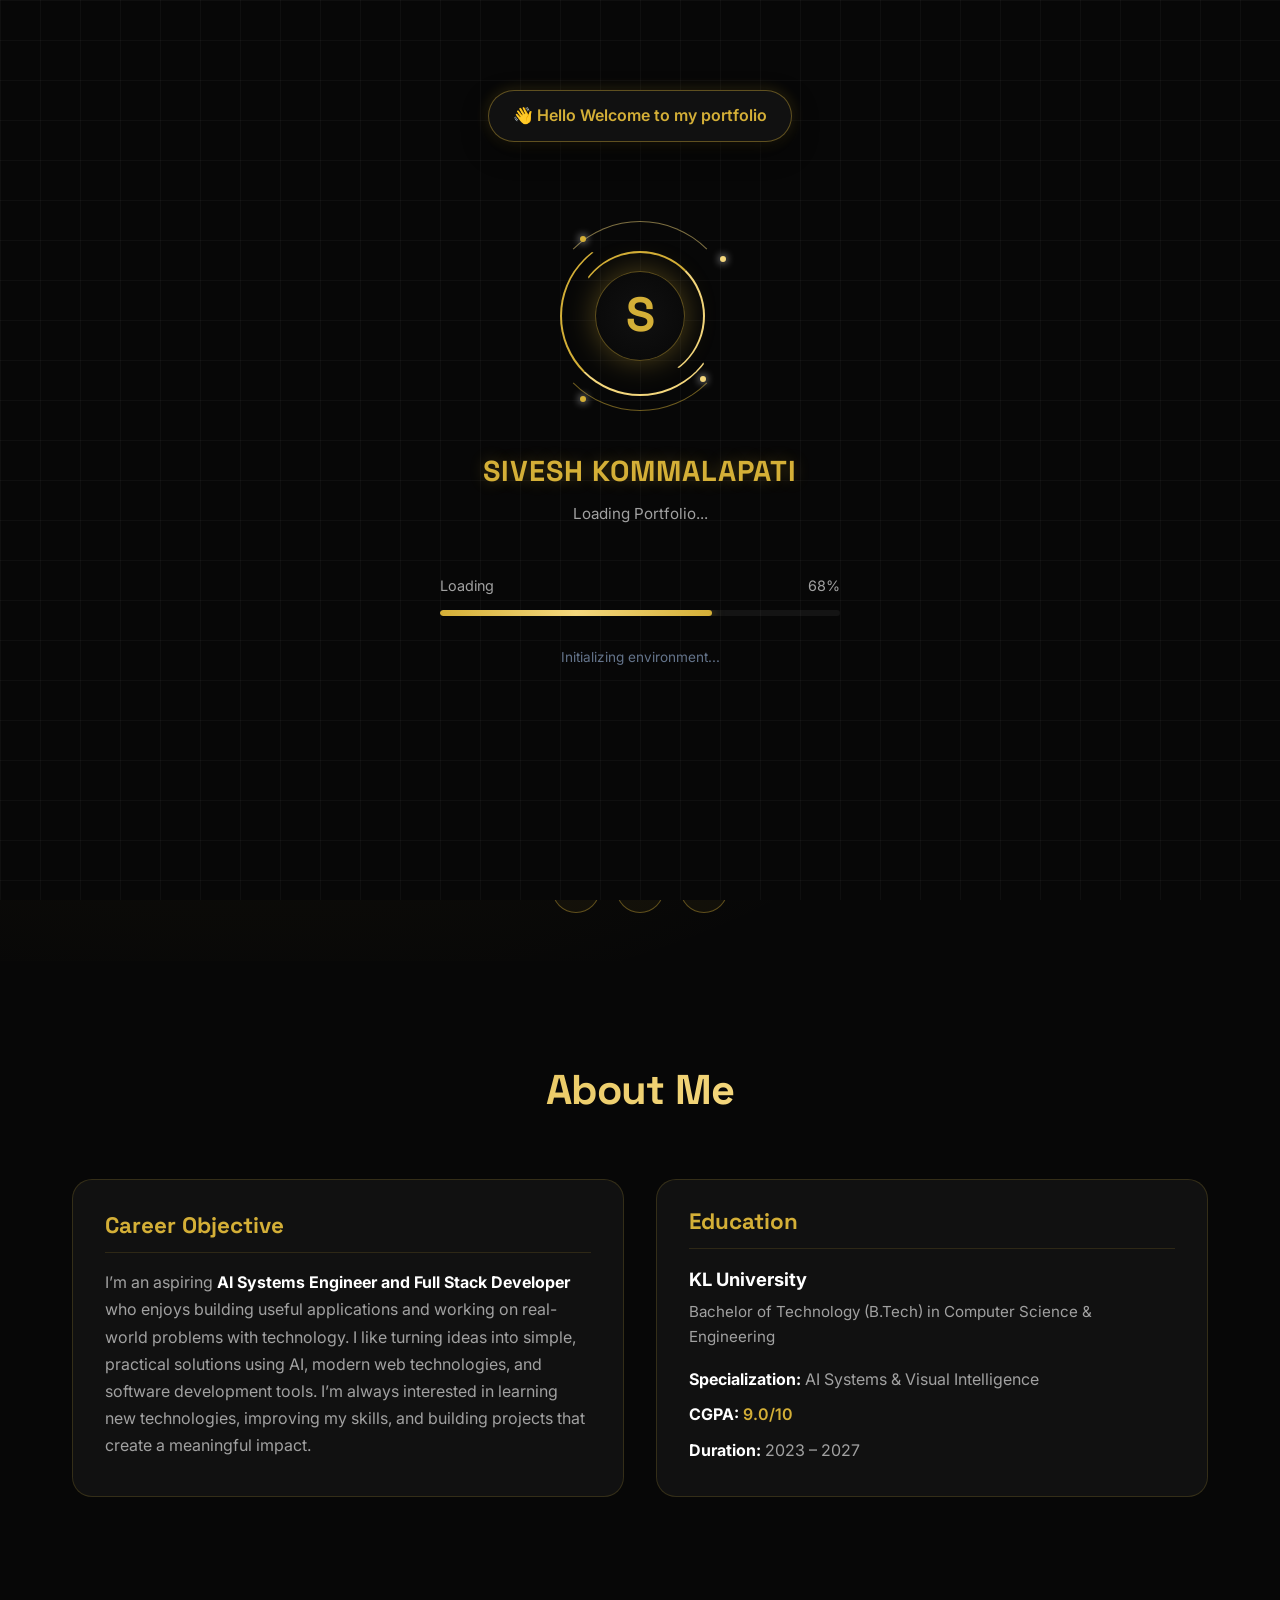
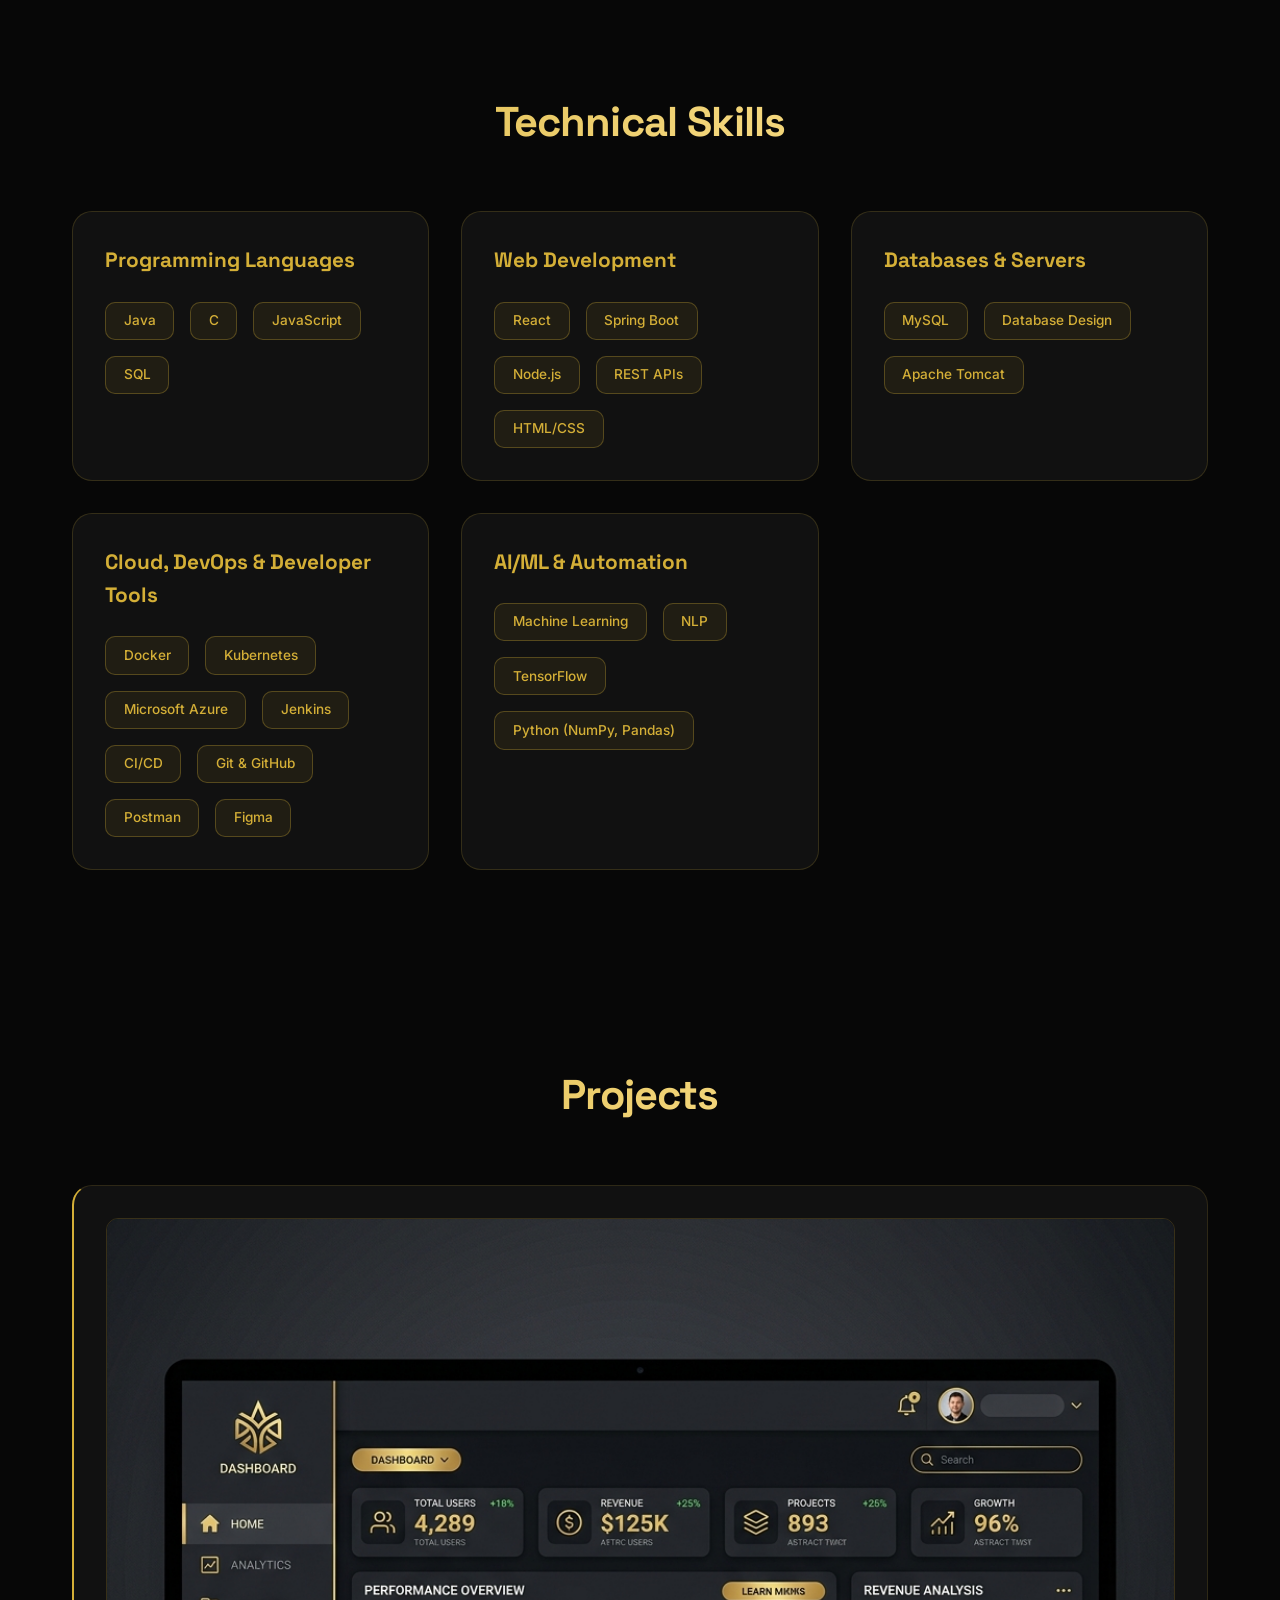
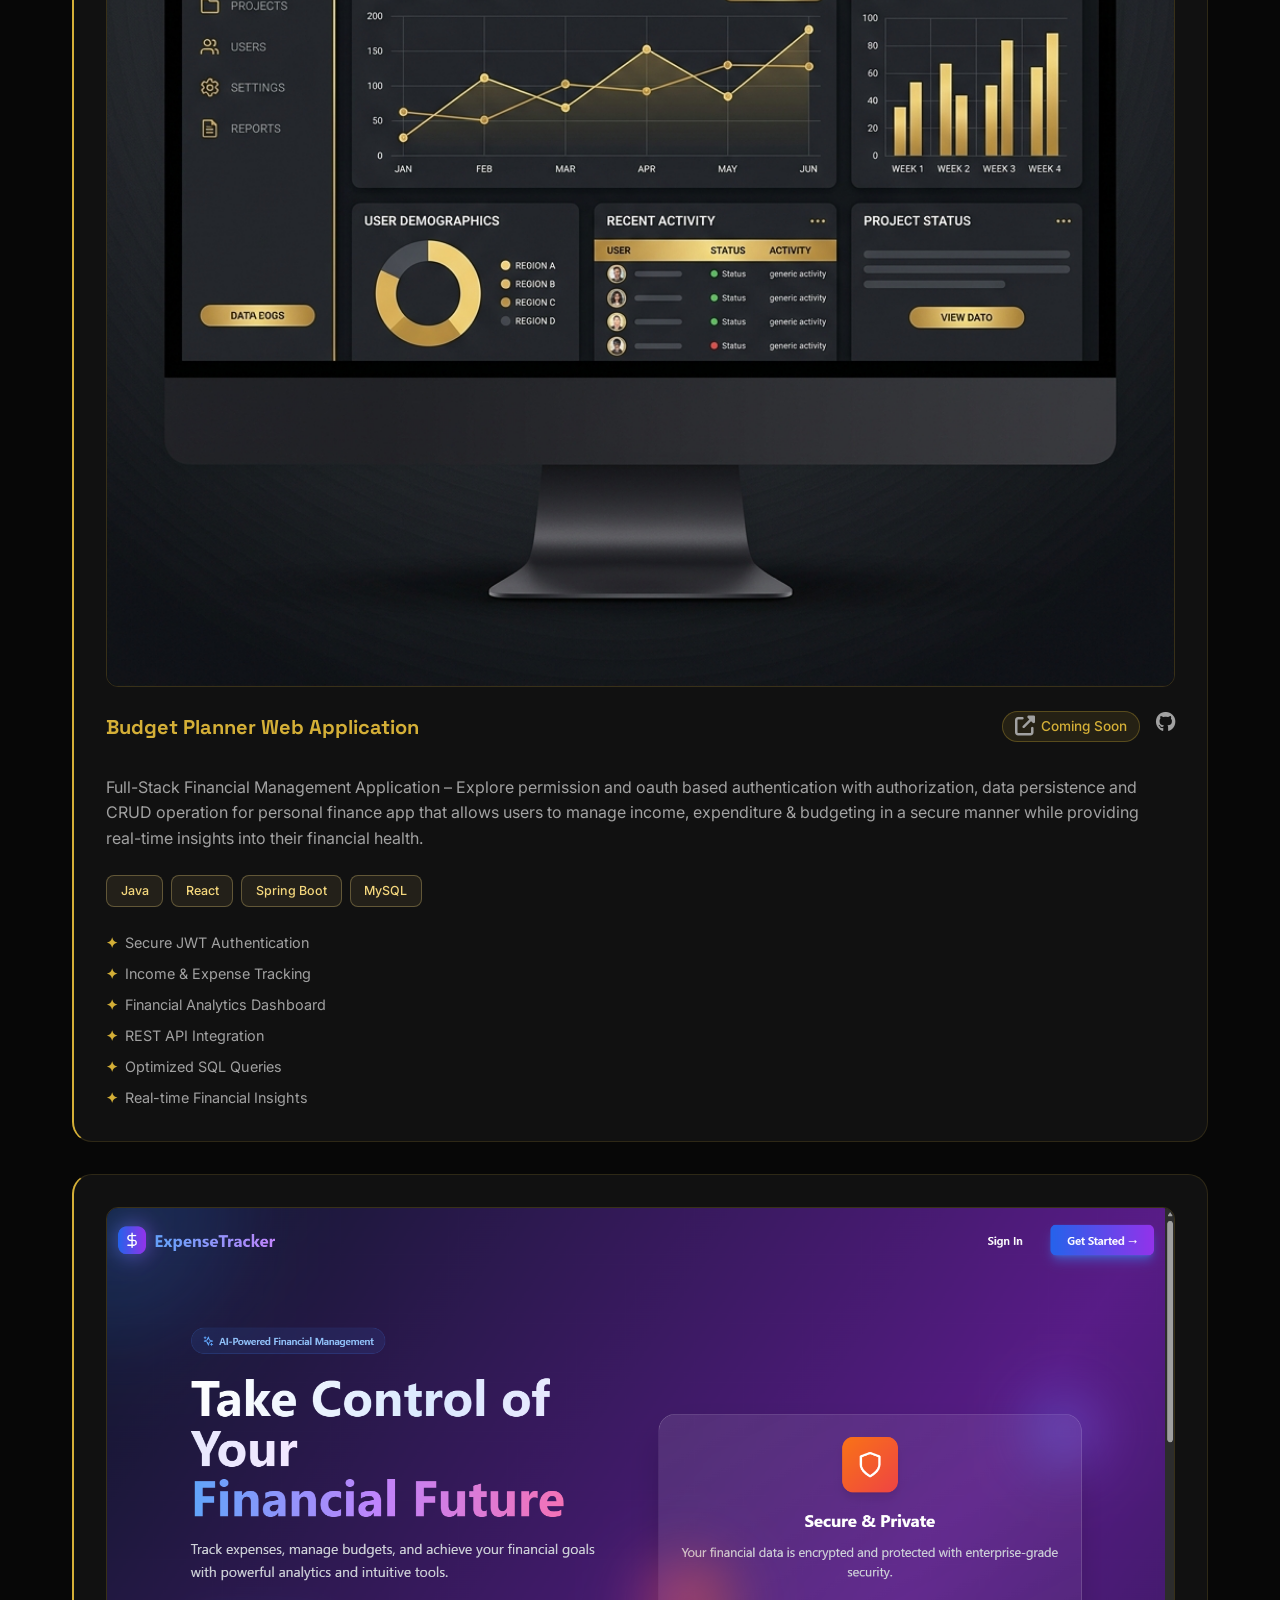
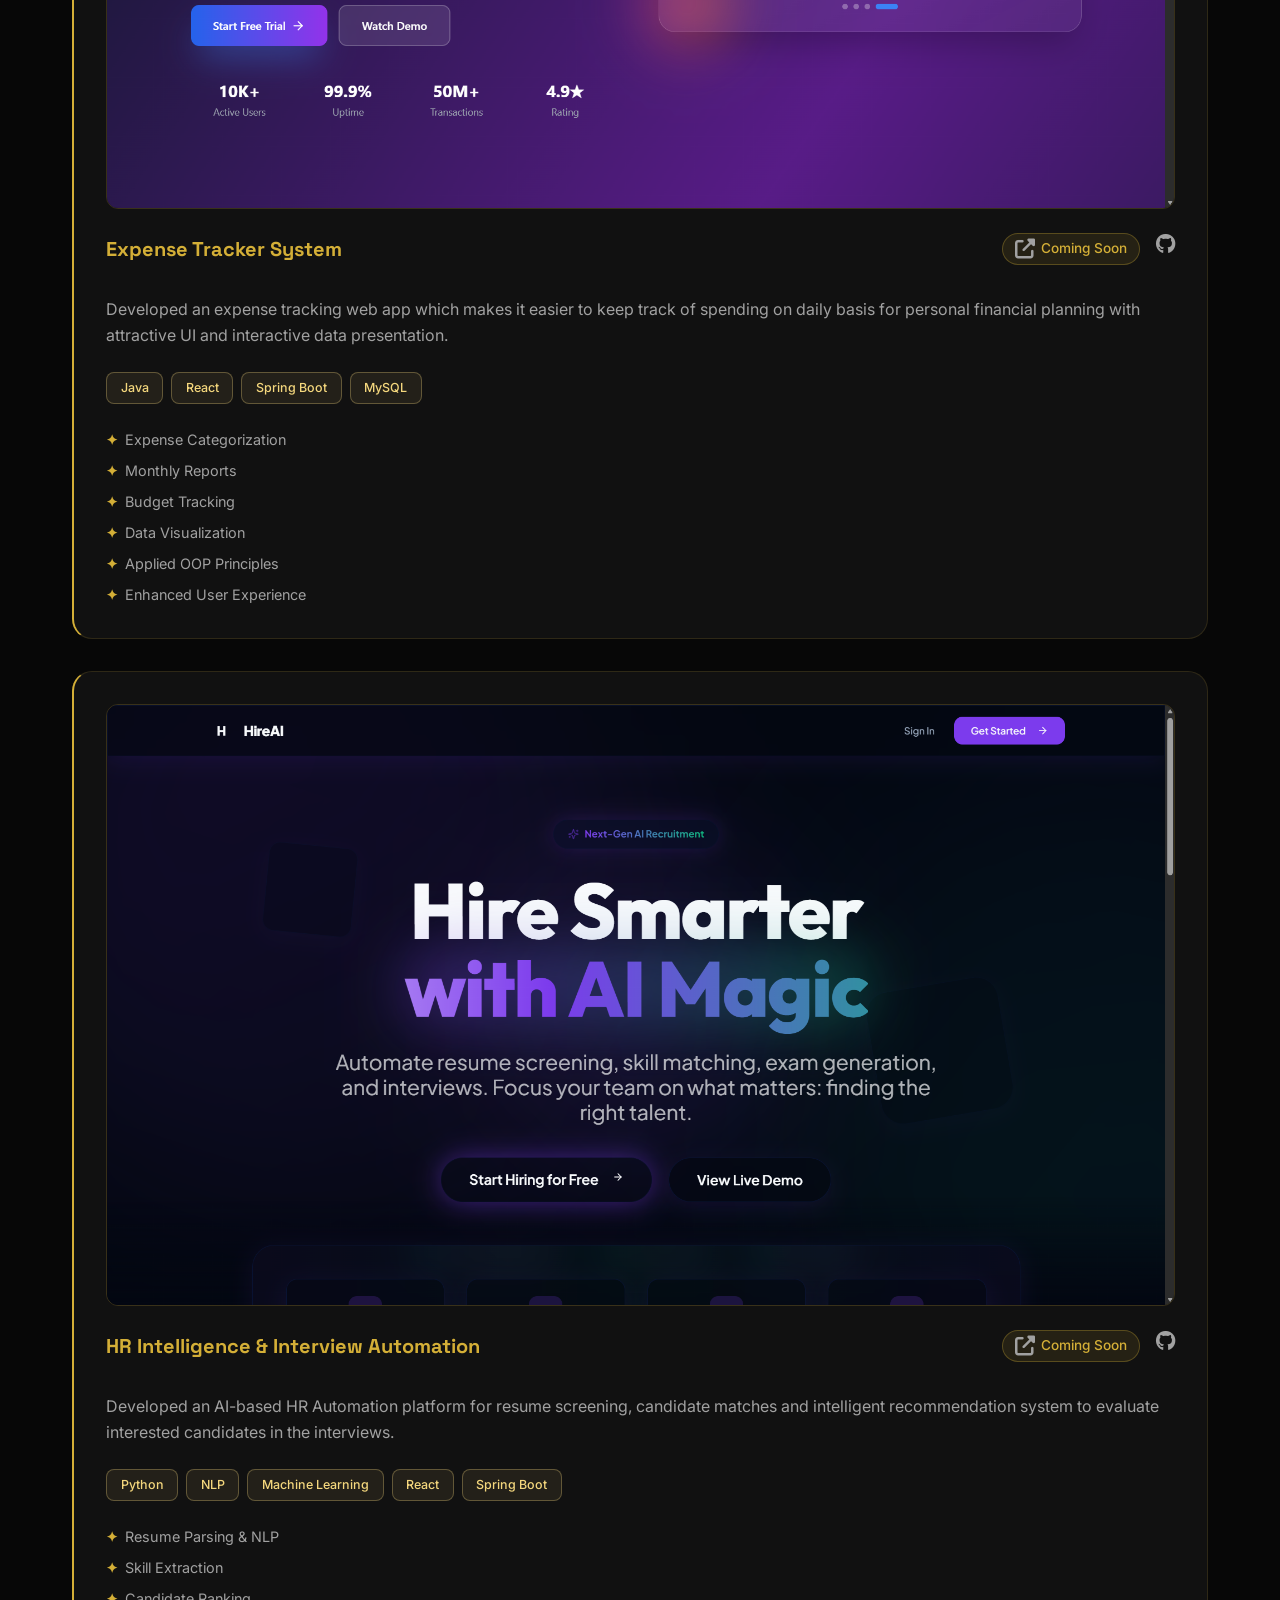
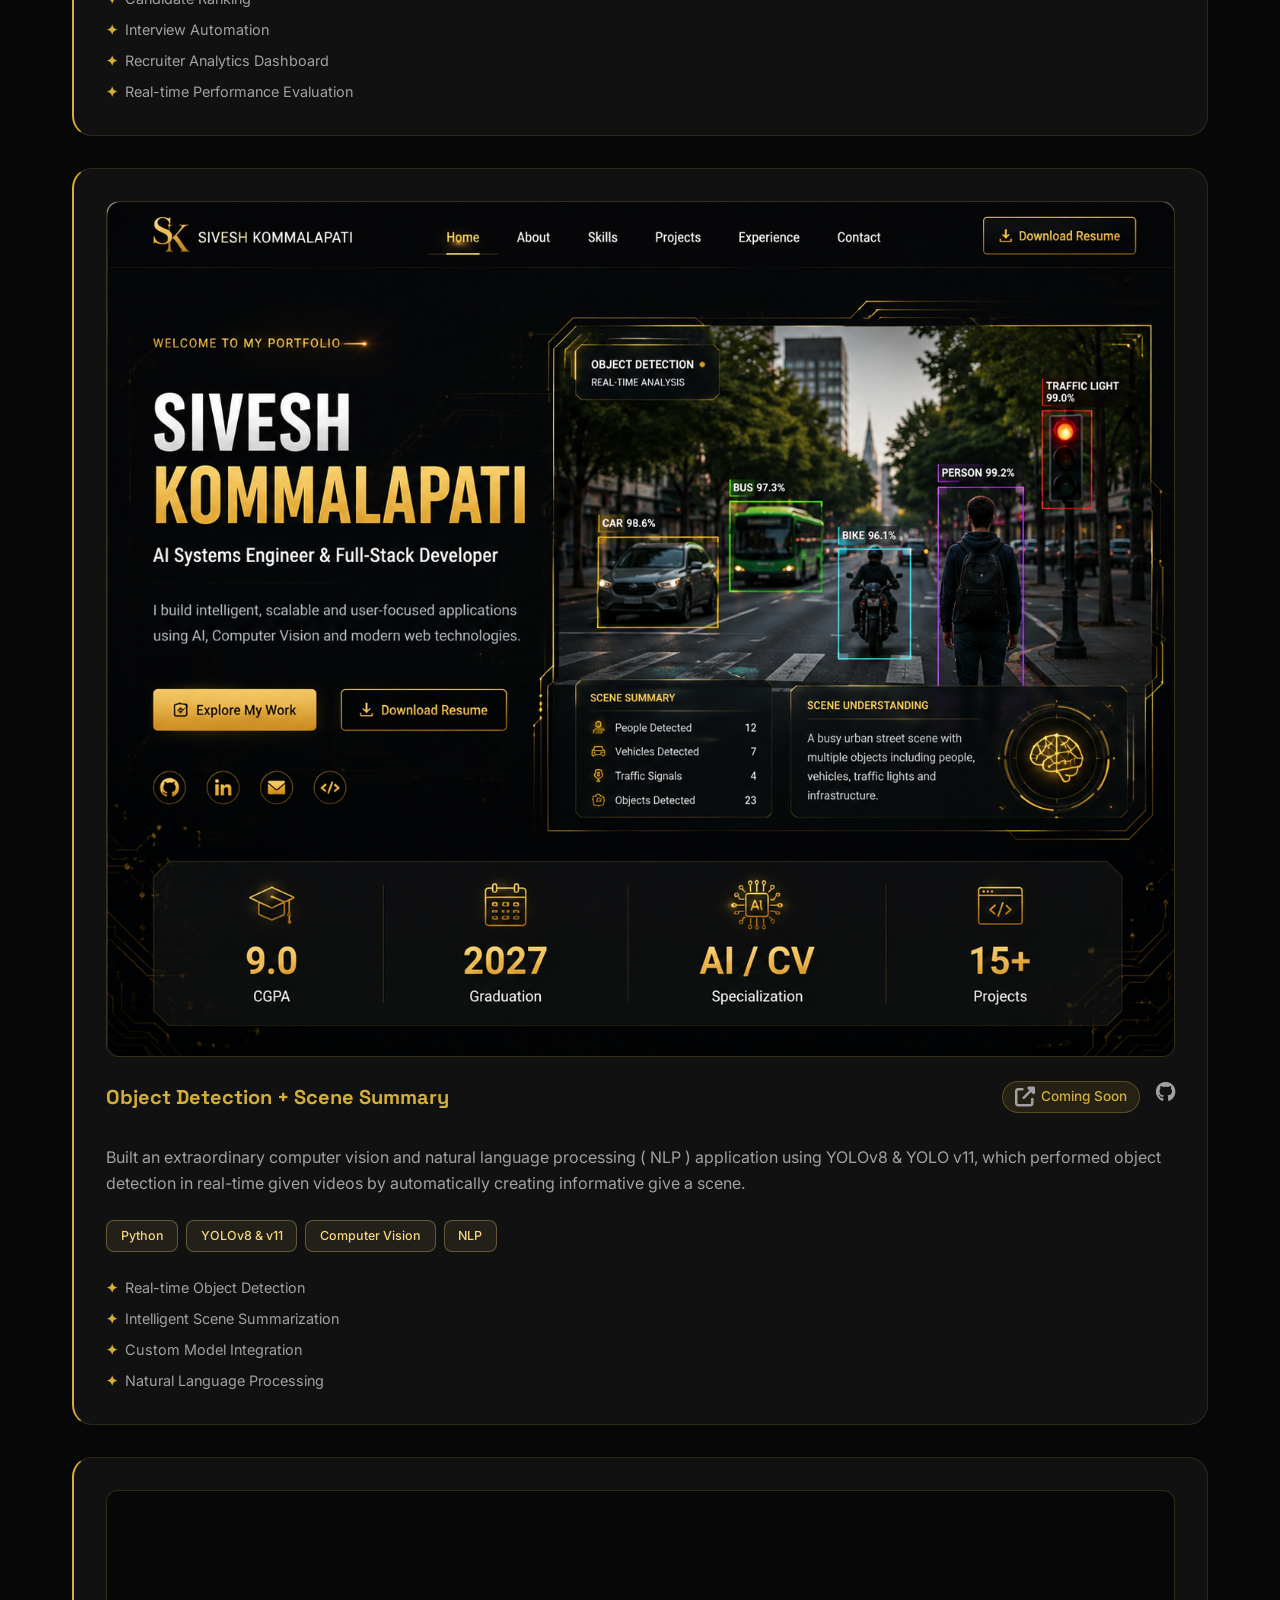
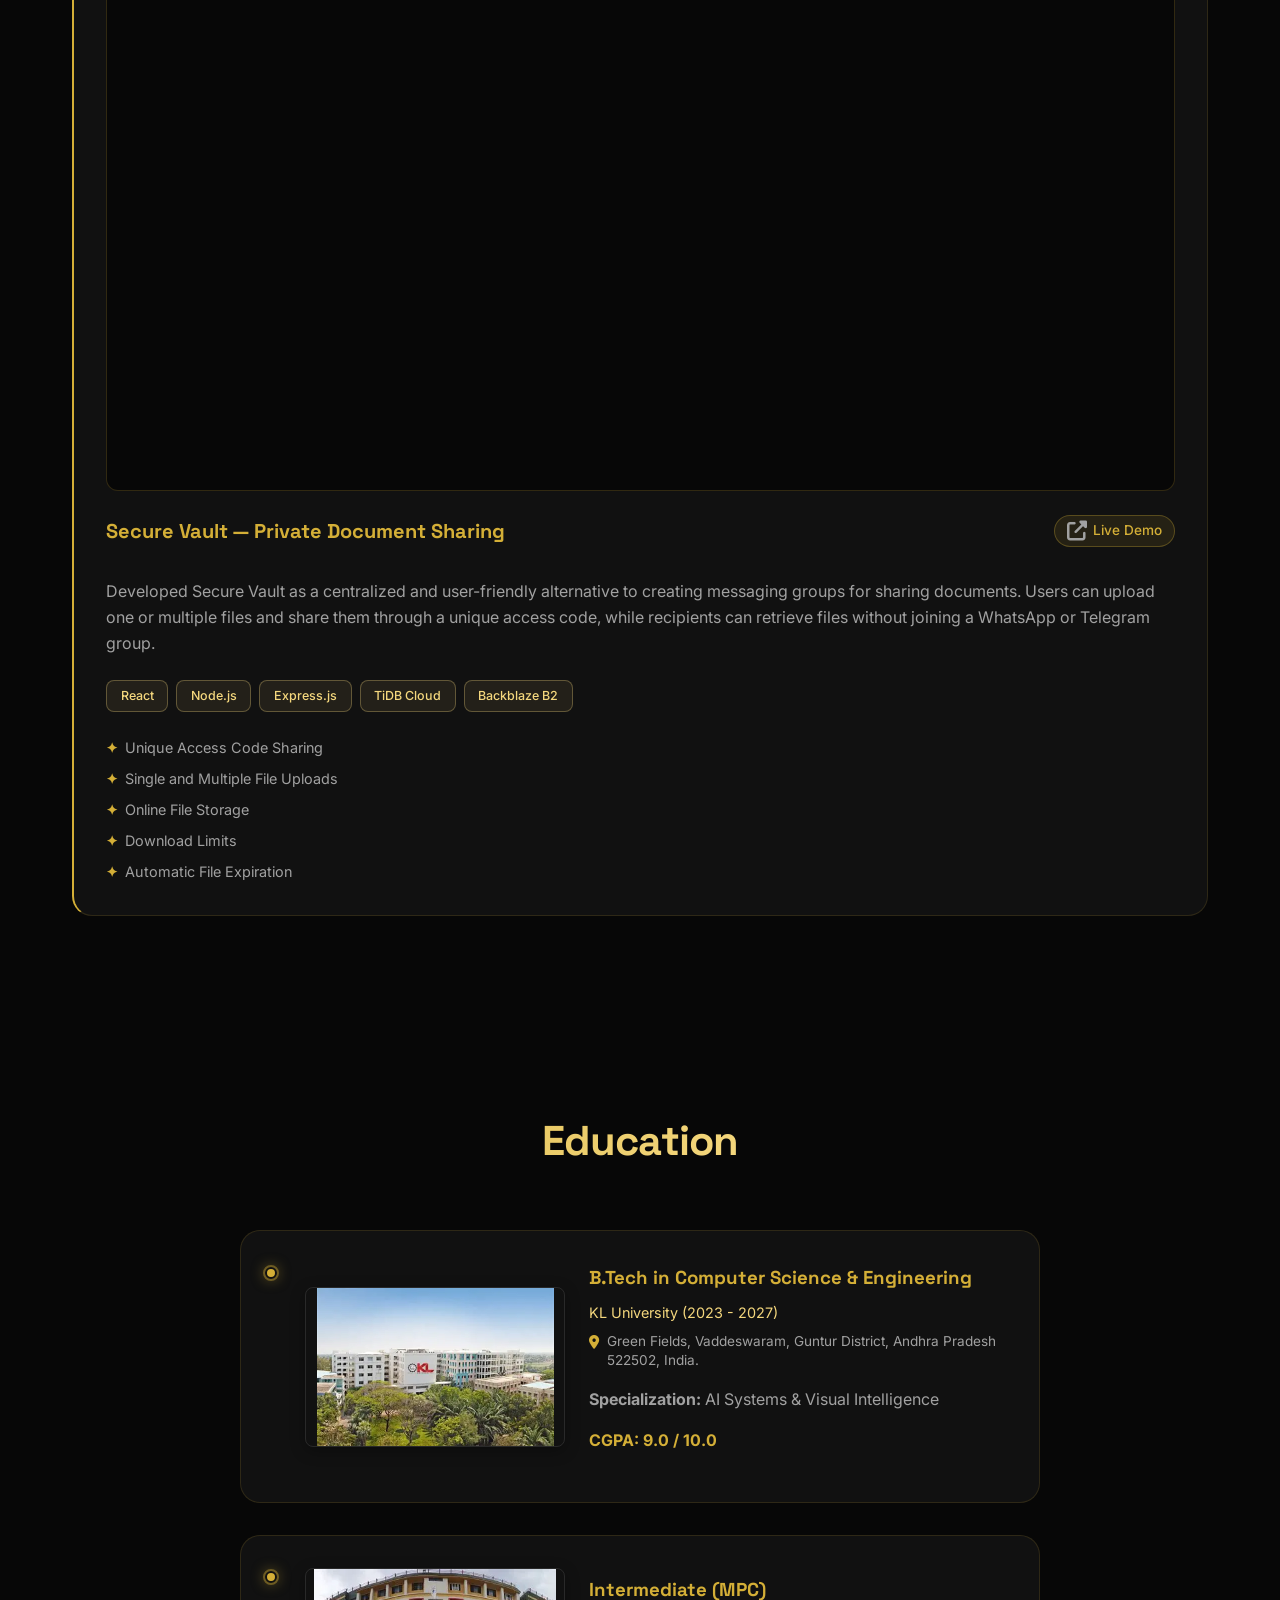
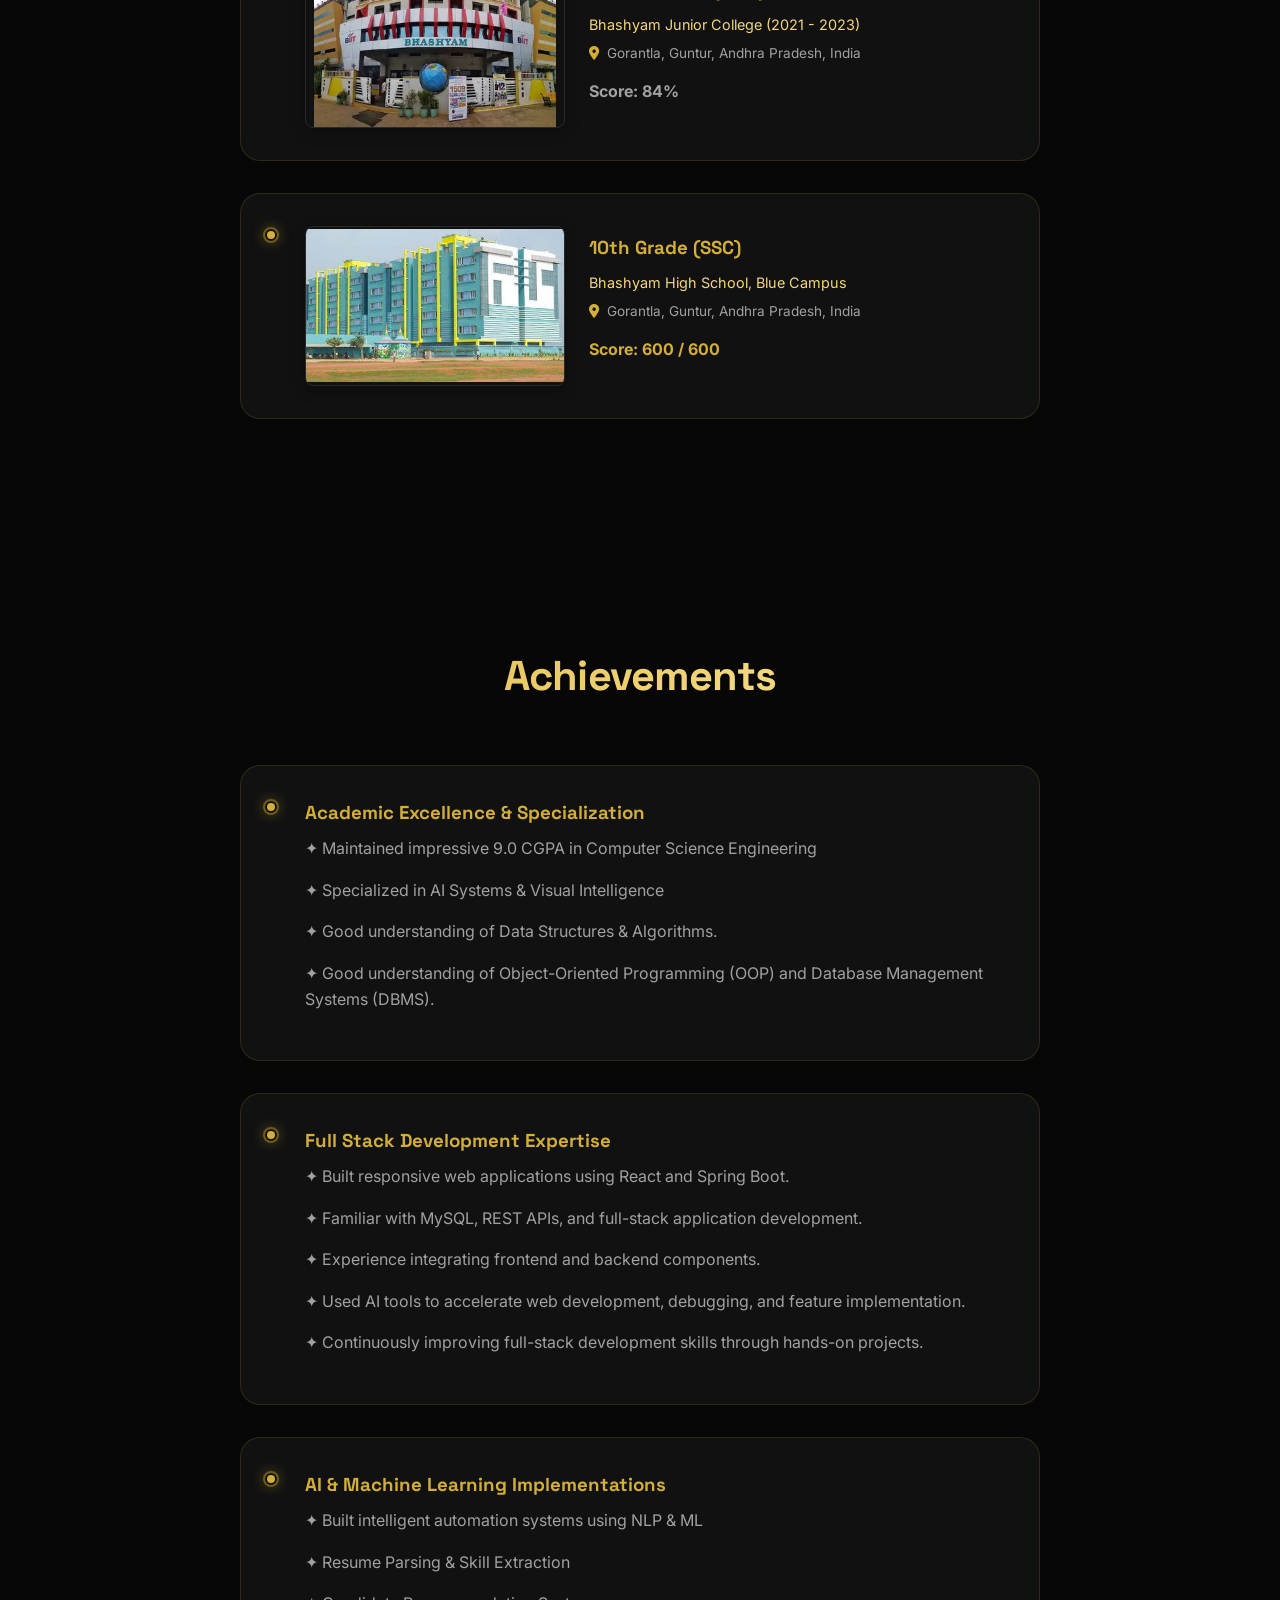
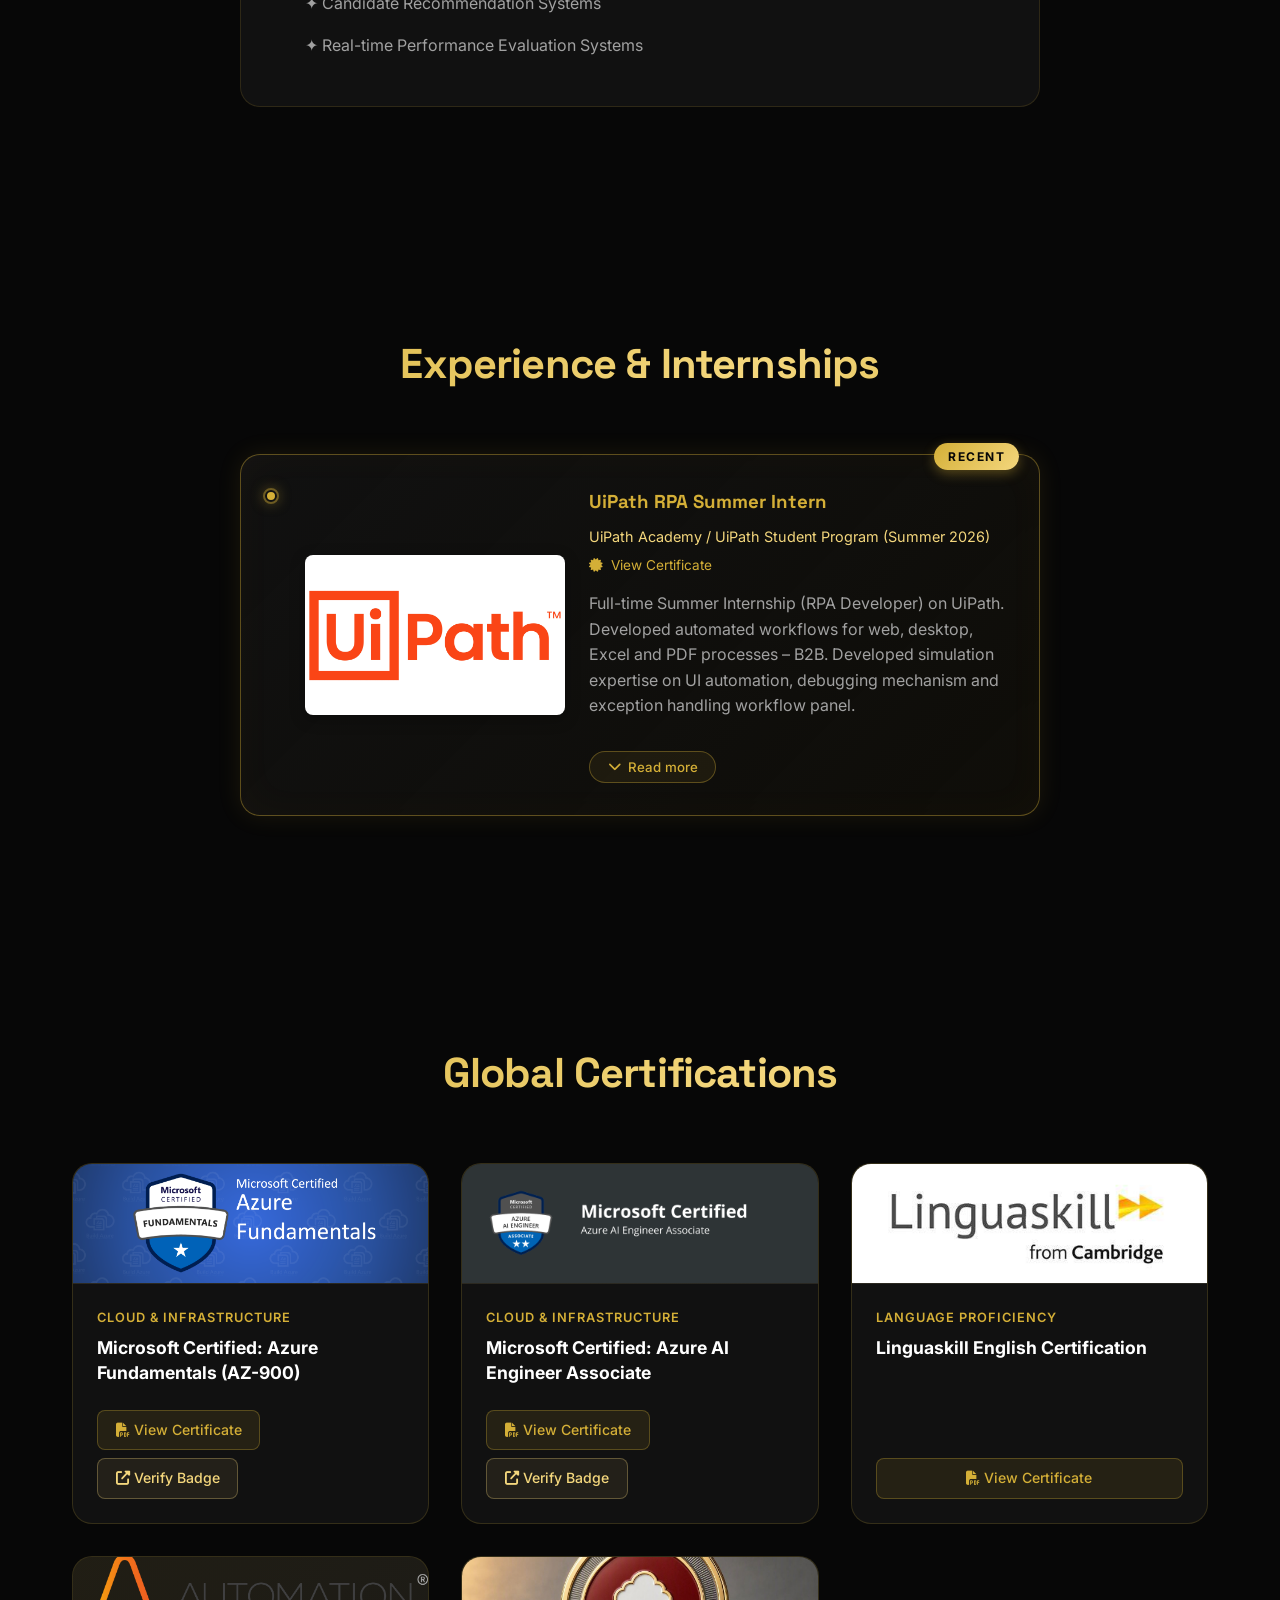
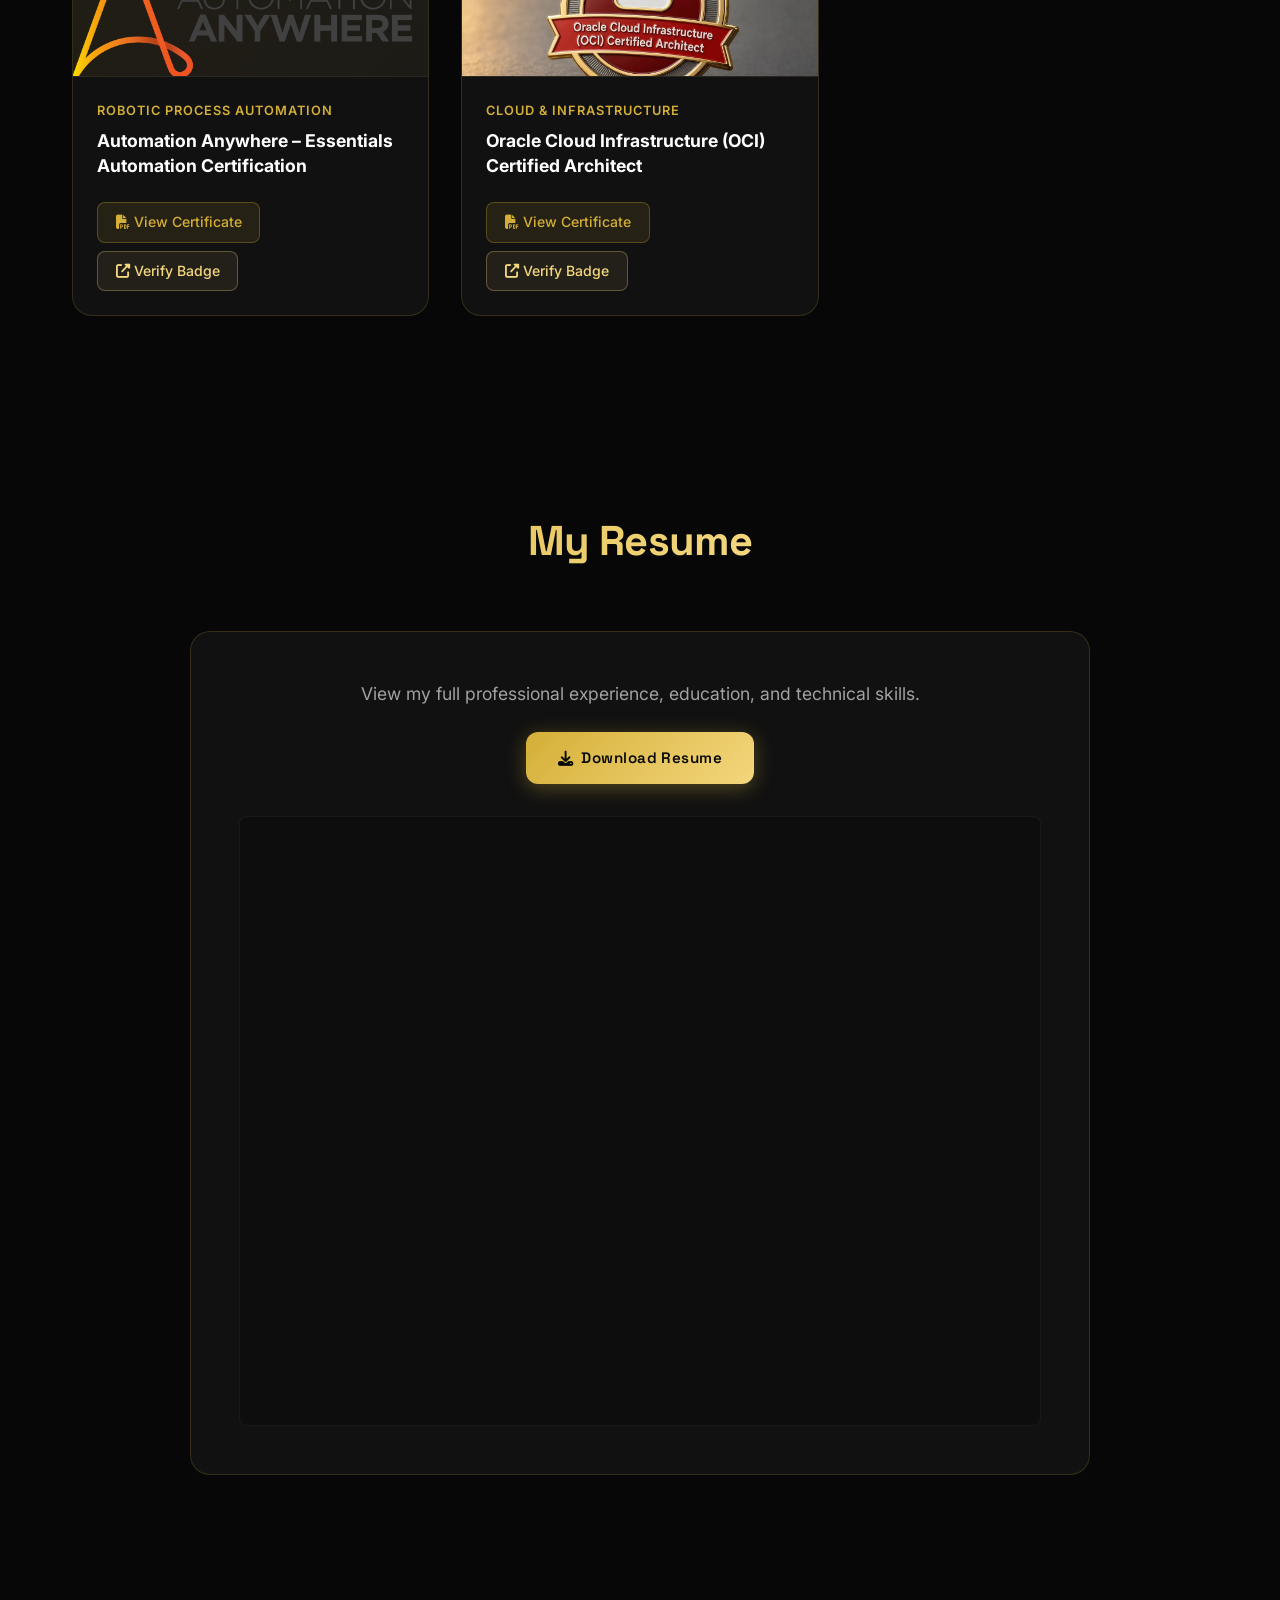
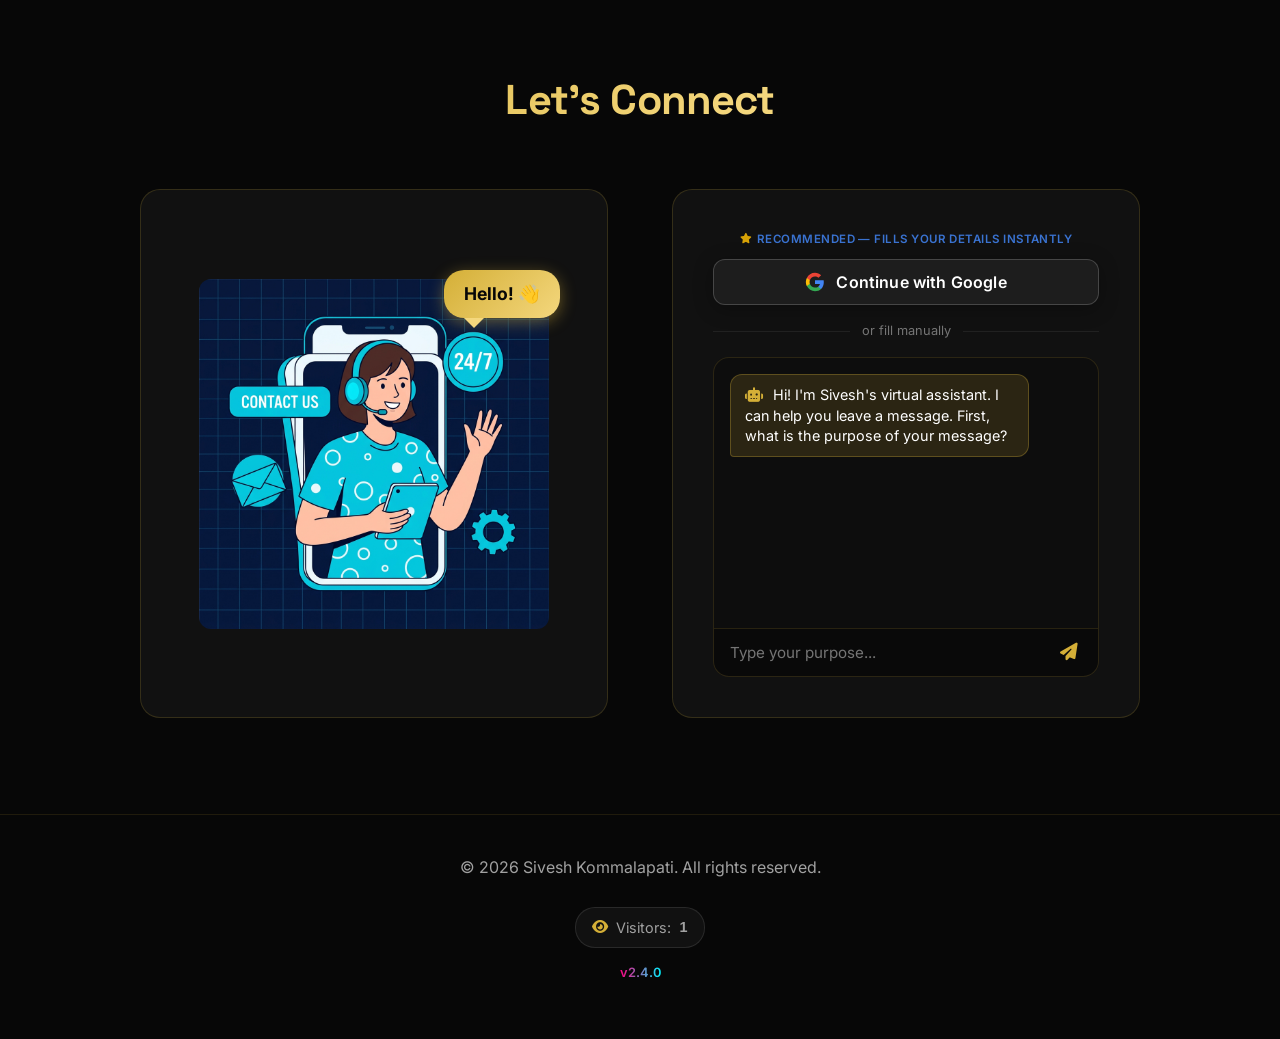
==== index.html @ a2d4336d "sivesh" ====
<!DOCTYPE html>
<html lang="en">

<head>
    <meta charset="UTF-8">
    <meta name="viewport" content="width=device-width, initial-scale=1.0">
    <title>KOMMALAPATI SIVESH PORTFOLIO</title>
    <meta name="description"
        content="Kommalapati Sivesh is an AI Engineer and Full Stack Developer specializing in Java, Spring Boot, React, Machine Learning, and Artificial Intelligence. B.Tech student at KL University, Andhra Pradesh.">
    <meta name="keywords"
        content="Kommalapati Sivesh, Sivesh, Kommalapati, AI Engineer, AI Developer, Full Stack Developer, Java Developer, React Developer, Machine Learning Engineer, Portfolio, KL University, Andhra Pradesh, Spring Boot, Computer Vision">
    <meta name="author" content="Kommalapati Sivesh">

    <!-- Open Graph Tags -->
    <meta property="og:title" content="KOMMALAPATI SIVESH PORTFOLIO">
    <meta property="og:description"
        content="Kommalapati Sivesh – AI Engineer & Full Stack Developer. Java, Spring Boot, React, Machine Learning, Computer Vision.">
    <meta property="og:image" content="/assets/images/profile.jpeg">
    <meta property="og:url" content="https://www.kommalapatisivesh.me">
    <meta property="og:type" content="website">
    <meta property="og:site_name" content="Kommalapati Sivesh Portfolio">

    <!-- Twitter Card -->
    <meta name="twitter:card" content="summary_large_image">
    <meta name="twitter:title" content="Kommalapati Sivesh | AI Engineer | Full Stack Developer">
    <meta name="twitter:description"
        content="Kommalapati Sivesh – AI Engineer & Full Stack Developer. Java, Spring Boot, React, Machine Learning.">
    <meta name="twitter:image" content="/assets/images/profile.jpeg">

    <!-- Canonical URL -->
    <link rel="canonical" href="https://www.kommalapatisivesh.me/">

    <!-- Structured Data (JSON-LD) -->
    <script type="application/ld+json">
    {
     "@context": "https://schema.org",
     "@type": "Person",
     "name": "Kommalapati Sivesh",
     "alternateName": "Sivesh Kommalapati",
     "url": "https://www.kommalapatisivesh.me",
     "jobTitle": ["AI Engineer", "Full Stack Developer", "Java Developer", "React Developer", "Machine Learning Engineer"],
     "alumniOf": {
       "@type": "CollegeOrUniversity",
       "name": "KL University",
       "address": {
         "@type": "PostalAddress",
         "addressRegion": "Andhra Pradesh",
         "addressCountry": "IN"
       }
     },
     "knowsAbout": ["Artificial Intelligence", "Machine Learning", "Java", "Spring Boot", "React", "Computer Vision", "Robotic Process Automation"],
     "sameAs": [
       "https://github.com/2300030863",
       "https://www.linkedin.com/in/sivesh-kommalapati"
     ]
    }
    </script>
    <link rel="preconnect" href="https://fonts.googleapis.com">
    <link rel="preconnect" href="https://fonts.gstatic.com" crossorigin>
    <link
        href="https://fonts.googleapis.com/css2?family=Inter:wght@300;400;500;600;700&family=Space+Grotesk:wght@400;500;600;700;800&display=swap"
        rel="stylesheet">
    <link rel="stylesheet" href="style.css?v=40">
    <script src="https://cdnjs.cloudflare.com/ajax/libs/three.js/r128/three.min.js"></script>
    <script src="https://cdnjs.cloudflare.com/ajax/libs/vanilla-tilt/1.8.0/vanilla-tilt.min.js"></script>

    <script src="https://cdnjs.cloudflare.com/ajax/libs/gsap/3.12.2/gsap.min.js"></script>
    <script src="https://cdnjs.cloudflare.com/ajax/libs/gsap/3.12.2/ScrollTrigger.min.js"></script>
    <link rel="stylesheet" href="https://cdnjs.cloudflare.com/ajax/libs/font-awesome/6.4.0/css/all.min.css">
    <link rel="icon" type="image/png" href="assets/images/3a56f64a-4cdd-40e1-a619-ba2431212754.png">

    <!-- Google Analytics -->
    <script async src="https://www.googletagmanager.com/gtag/js?id=G-1CTFKKJG35"></script>
    <script>
        window.dataLayer = window.dataLayer || [];
        function gtag() { dataLayer.push(arguments); }
        gtag('js', new Date());
        gtag('config', 'G-1CTFKKJG35');
    </script>

    <!-- Security Headers -->
    <meta http-equiv="X-XSS-Protection" content="1; mode=block">
    <meta http-equiv="X-Content-Type-Options" content="nosniff">
    <meta name="referrer" content="strict-origin-when-cross-origin">
    <meta http-equiv="Permissions-Policy" content="camera=(), microphone=(), geolocation=(), payment=()">

    <!-- Google Identity Services -->
    <script src="https://accounts.google.com/gsi/client" async defer></script>
</head>

<body>
    <!-- Preloader -->
    <div id="preloader" class="preloader">
        <div class="preloader-content">
            <div class="loader-logo-container">
                <div class="orbit orbit-1"></div>
                <div class="orbit orbit-2"></div>
                <div class="orbit orbit-3"></div>
                <div class="loader-logo">
                    <span
                        style="font-size: 3rem; font-weight: bold; color: #D4AF37; font-family: 'Space Grotesk', sans-serif;">S</span>
                </div>
                <div class="dot-wrapper dot-wrapper-1">
                    <div class="dot" style="top: 10%; left: 20%; background: #D4AF37;"></div>
                    <div class="dot" style="top: 80%; left: 80%; background: #F4D77D;"></div>
                </div>
                <div class="dot-wrapper dot-wrapper-2">
                    <div class="dot" style="top: 20%; left: 90%; background: #F4D77D;"></div>
                    <div class="dot" style="top: 90%; left: 20%; background: #D4AF37;"></div>
                </div>
            </div>

            <h2 class="loader-title">SIVESH KOMMALAPATI</h2>
            <p class="loader-subtitle">Loading Portfolio...</p>

            <div class="progress-container">
                <div class="progress-labels">
                    <span class="progress-text">Loading</span>
                    <span class="progress-percent">0%</span>
                </div>
                <div class="progress-bar-bg">
                    <div class="progress-bar-fill"></div>
                </div>
            </div>

            <p class="loader-status" style="margin-top: 15px;">Initializing environment...</p>
        </div>
    </div>

    <!-- Navigation -->
    <nav class="navbar">
        <div class="nav-container">
            <div class="nav-brand">
                <div class="nav-logo-box">
                    <img src="assets/images/portfolio-logo.png" alt="Portfolio logo" class="nav-logo-img">
                </div>
                <div class="nav-brand-text">
                    <span class="brand-title">SIVESH</span>

                </div>
            </div>
            <div class="nav-menu">
                <a href="#home" class="nav-link"><i class="fas fa-home"></i> Home</a>
                <a href="#about" class="nav-link"><i class="fas fa-user"></i> About</a>
                <a href="#skills" class="nav-link"><i class="fas fa-code"></i> Skills</a>
                <a href="#projects" class="nav-link"><i class="fas fa-briefcase"></i> Projects</a>
                <a href="#education" class="nav-link"><i class="fas fa-graduation-cap"></i> Education</a>
                <a href="#achievements" class="nav-link"><i class="fas fa-trophy"></i> Achievements</a>
                <a href="#experience" class="nav-link"><i class="fas fa-chart-line"></i> Experience</a>
                <a href="#certifications" class="nav-link"><i class="fas fa-certificate"></i> Certifications</a>
                <a href="#resume" class="nav-link"><i class="fas fa-file-alt"></i> Resume</a>
                <a href="#contact" class="nav-link"><i class="fas fa-envelope"></i> Contact</a>
            </div>
            <div class="theme-toggle" id="theme-btn" title="Toggle Light/Dark Mode">
                <i class="fas fa-moon" id="theme-icon"></i>
            </div>
            <div class="hamburger">
                <span></span>
                <span></span>
                <span></span>
            </div>
        </div>
    </nav>

    <!-- Hero Section -->
    <section id="home" class="hero">
        <div class="hero-bg-glow"></div>
        <div class="hero-content">

            <!-- Photo first -->
            <div class="hero-image-container">
                <div id="canvas-container"
                    style="position: absolute; top: 0; left: 0; width: 100%; height: 100%; z-index: 0;"></div>
                <div class="profile-glow-ring"></div>
                <img src="assets/images/sivesh.jpg" alt="KOMMALAPATI SIVESH" class="hero-profile-img"
                    onerror="this.src='https://via.placeholder.com/400?text=Upload+Profile+Image'">

                <div class="floating-tech tech-1"><i class="fab fa-react"></i></div>
                <div class="floating-tech tech-2"><i class="fab fa-java"></i></div>
                <div class="floating-tech tech-3"><i class="fas fa-database"></i></div>
            </div>

            <!-- Text below -->
            <div class="hero-text">

                <h1 class="gradient-text hero-title">KOMMALAPATI SIVESH</h1>
                <h2 class="hero-subtitle">
                    AI Engineer &amp; <span class="typing-effect">Full Stack Developer</span>
                </h2>
                <p class="hero-description">
                    Passionate Computer Science student specializing in Artificial Intelligence Systems for Visual
                    Intelligence and Full Stack Development. Skilled in Java, Spring Boot, React, and MySQL, with a
                    strong interest in building scalable, intelligent, and real-world AI-powered applications.
                </p>
                <div class="hero-buttons">
                    <button class="btn btn-primary" onclick="scrollToSection('contact')">Get In Touch <i
                            class="fas fa-arrow-right" style="margin-left: 8px;"></i></button>
                    <a href="#projects" class="btn btn-secondary">View Projects</a>
                </div>
                <div class="social-icons">
                    <a href="https://www.linkedin.com/in/sivesh-kommalapati-75149232b/" target="_blank"
                        rel="noopener noreferrer" class="social-link">
                        <i class="fab fa-linkedin"></i>
                    </a>
                    <a href="https://github.com/2300030863" target="_blank" rel="noopener noreferrer"
                        class="social-link">
                        <i class="fab fa-github"></i>
                    </a>
                    <a href="https://twitter.com" target="_blank" rel="noopener noreferrer" class="social-link">
                        <i class="fab fa-twitter"></i>
                    </a>
                </div>
            </div>

        </div>
    </section>


    <!-- About Section -->
    <section id="about" class="about">
        <div class="container">
            <h2 class="section-title">About Me</h2>
            <div class="about-content">
                <div class="about-card glass-effect">
                    <h3>Career Objective</h3>
                    <p>
                        I’m an aspiring <strong>AI Systems Engineer and Full Stack Developer</strong> who enjoys
                        building useful applications and working on real-world problems with technology. I like turning
                        ideas into simple, practical solutions using AI, modern web technologies, and software
                        development tools. I’m always interested in learning new technologies, improving my skills, and
                        building projects that create a meaningful impact.
                    </p>
                </div>
                <div class="about-card glass-effect">
                    <h3>Education</h3>
                    <div class="about-education-content">
                        <h4>KL University</h4>
                        <p class="about-degree">Bachelor of Technology (B.Tech) in Computer Science & Engineering</p>
                        <p><strong>Specialization:</strong> AI Systems & Visual Intelligence</p>
                        <p><span class="highlight"><strong>CGPA:</strong> 9.0/10</span></p>
                        <p><strong>Duration:</strong> 2023 – 2027</p>
                    </div>
                </div>
            </div>
        </div>
    </section>

    <!-- Skills Section -->
    <section id="skills" class="skills">
        <div class="container">
            <h2 class="section-title">Technical Skills</h2>
            <div class="skills-grid">
                <!-- Programming Languages -->
                <div class="skill-category glass-effect">
                    <h3>Programming Languages</h3>
                    <div class="skill-list">
                        <span class="skill-tag glow">Java</span>
                        <span class="skill-tag glow">C</span>

                        <span class="skill-tag glow">JavaScript</span>
                        <span class="skill-tag glow">SQL</span>
                    </div>
                </div>

                <!-- Web Development -->
                <div class="skill-category glass-effect">
                    <h3>Web Development</h3>
                    <div class="skill-list">
                        <span class="skill-tag glow">React</span>
                        <span class="skill-tag glow">Spring Boot</span>
                        <span class="skill-tag glow">Node.js</span>
                        <span class="skill-tag glow">REST APIs</span>
                        <span class="skill-tag glow">HTML/CSS</span>

                    </div>
                </div>

                <!-- Databases & Servers -->
                <div class="skill-category glass-effect">
                    <h3>Databases & Servers</h3>
                    <div class="skill-list">
                        <span class="skill-tag glow">MySQL</span>
                        <span class="skill-tag glow">Database Design</span>
                        <span class="skill-tag glow">Apache Tomcat</span>

                    </div>
                </div>

                <!-- Cloud & DevOps -->
                <div class="skill-category glass-effect">
                    <h3> Cloud, DevOps & Developer Tools</h3>
                    <div class="skill-list">
                        <span class="skill-tag glow">Docker</span>
                        <span class="skill-tag glow">Kubernetes</span>
                        <span class="skill-tag glow">Microsoft Azure</span>
                        <span class="skill-tag glow">Jenkins</span>
                        <span class="skill-tag glow">CI/CD</span>
                        <span class="skill-tag glow">Git & GitHub</span>
                        <span class="skill-tag glow">Postman</span>
                        <span class="skill-tag glow">Figma</span>
                    </div>
                </div>

                <!-- AI/ML -->
                <div class="skill-category glass-effect">
                    <h3>AI/ML & Automation</h3>
                    <div class="skill-list">
                        <span class="skill-tag glow">Machine Learning</span>
                        <span class="skill-tag glow">NLP</span>

                        <span class="skill-tag glow">TensorFlow</span>
                        <span class="skill-tag glow">Python (NumPy, Pandas)</span>
                    </div>
                </div>

            </div>
        </div>
    </section>

    <!-- Projects Section -->
    <section id="projects" class="projects">
        <div class="container">
            <h2 class="section-title">Projects</h2>
            <div class="projects-grid">
                <!-- Project 1 -->
                <div class="project-card glass-effect">
                    <img src="assets/images/project-placeholder.png" alt="Budget Planner" class="project-image">
                    <div class="project-header">
                        <h3>Budget Planner Web Application</h3>
                        <div class="project-icons">
                            <a href="#" onclick="event.preventDefault(); alert('Live demo coming soon!');" role="button" class="project-demo-btn">
                                <i class="fas fa-external-link-alt"></i> Coming Soon
                            </a>
                            <a href="https://github.com/2300030863/BudgectPlanner.git" target="_blank"
                                rel="noopener noreferrer" style="color: inherit; text-decoration: none;"
                                title="View Source">
                                <i class="fab fa-github"></i>
                            </a>
                        </div>
                    </div>
                    <p class="project-description">
                        Full-Stack Financial Management Application – Explore permission and oauth based authentication
                        with authorization, data persistence and CRUD operation for personal finance app that allows
                        users to manage income, expenditure & budgeting in a secure manner while providing real-time
                        insights into their financial health.
                    </p>
                    <div class="project-tech">
                        <span class="tech-badge">Java</span>
                        <span class="tech-badge">React</span>
                        <span class="tech-badge">Spring Boot</span>
                        <span class="tech-badge">MySQL</span>
                    </div>
                    <div class="project-features">
                        <p>Secure JWT Authentication</p>
                        <p>Income & Expense Tracking</p>
                        <p>Financial Analytics Dashboard</p>
                        <p>REST API Integration</p>
                        <p>Optimized SQL Queries</p>
                        <p>Real-time Financial Insights</p>
                    </div>
                </div>

                <!-- Project 2 -->
                <div class="project-card glass-effect">
                    <img src="assets/images/expense-tracker.png" alt="Expense Tracker System" class="project-image">
                    <div class="project-header">
                        <h3>Expense Tracker System</h3>
                        <div class="project-icons">
                            <a href="#" onclick="event.preventDefault(); alert('Live demo coming soon!');" role="button" class="project-demo-btn">
                                <i class="fas fa-external-link-alt"></i> Coming Soon
                            </a>
                            <a href="https://github.com/2300030863/Expense-Tracker-Fullstack-Using-Spring-Boot.git"
                                target="_blank" rel="noopener noreferrer" style="color: inherit; text-decoration: none;"
                                title="View Source">
                                <i class="fab fa-github"></i>
                            </a>
                        </div>
                    </div>
                    <p class="project-description">
                        Developed an expense tracking web app which makes it easier to keep track of spending on daily
                        basis for personal financial planning with attractive UI and interactive data presentation.
                    </p>
                    <div class="project-tech">
                        <span class="tech-badge">Java</span>
                        <span class="tech-badge">React</span>
                        <span class="tech-badge">Spring Boot</span>
                        <span class="tech-badge">MySQL</span>
                    </div>
                    <div class="project-features">
                        <p>Expense Categorization</p>
                        <p>Monthly Reports</p>
                        <p>Budget Tracking</p>
                        <p>Data Visualization</p>
                        <p>Applied OOP Principles</p>
                        <p>Enhanced User Experience</p>
                    </div>
                </div>

                <!-- Project 3 -->
                <div class="project-card glass-effect">
                    <img src="assets/images/hire-ai.png" alt="HR Intelligence & Interview Automation"
                        class="project-image">
                    <div class="project-header">
                        <h3>HR Intelligence & Interview Automation</h3>
                        <div class="project-icons">
                            <a href="#" onclick="event.preventDefault(); alert('Live demo coming soon!');" role="button" class="project-demo-btn">
                                <i class="fas fa-external-link-alt"></i> Coming Soon
                            </a>
                            <a href="https://github.com/2300030863/Human_Resources_Intelligent_Candidate_Mathching_Interview_Automation.git"
                                target="_blank" rel="noopener noreferrer" style="color: inherit; text-decoration: none;"
                                title="View Source">
                                <i class="fab fa-github"></i>
                            </a>
                        </div>
                    </div>
                    <p class="project-description">
                        Developed an AI-based HR Automation platform for resume screening, candidate matches and
                        intelligent recommendation system to evaluate interested candidates in the interviews.
                    </p>
                    <div class="project-tech">
                        <span class="tech-badge">Python</span>
                        <span class="tech-badge">NLP</span>
                        <span class="tech-badge">Machine Learning</span>
                        <span class="tech-badge">React</span>
                        <span class="tech-badge">Spring Boot</span>
                    </div>
                    <div class="project-features">
                        <p>Resume Parsing & NLP</p>
                        <p>Skill Extraction</p>
                        <p>Candidate Ranking</p>
                        <p>Interview Automation</p>
                        <p>Recruiter Analytics Dashboard</p>
                        <p>Real-time Performance Evaluation</p>
                    </div>
                </div>

                <!-- Project 4 -->
                <div class="project-card glass-effect">
                    <img src="assets/images/object-detection.png" alt="Object Detection + Scene Summary"
                        class="project-image">
                    <div class="project-header">
                        <h3>Object Detection + Scene Summary</h3>
                        <div class="project-icons">
                            <a href="#" onclick="event.preventDefault(); alert('Live demo coming soon!');" role="button" class="project-demo-btn">
                                <i class="fas fa-external-link-alt"></i> Coming Soon
                            </a>
                            <a href="https://github.com/2300030863/Object-Detection-Pulse-Scene-Summary-Project.git"
                                target="_blank" rel="noopener noreferrer" style="color: inherit; text-decoration: none;"
                                title="View Source">
                                <i class="fab fa-github"></i>
                            </a>
                        </div>
                    </div>
                    <p class="project-description">
                        Built an extraordinary computer vision and natural language processing ( NLP ) application using
                        YOLOv8 &amp; YOLO v11, which performed object detection in real-time given videos by
                        automatically creating informative give a scene.
                    </p>
                    <div class="project-tech">
                        <span class="tech-badge">Python</span>
                        <span class="tech-badge">YOLOv8 & v11</span>
                        <span class="tech-badge">Computer Vision</span>
                        <span class="tech-badge">NLP</span>
                    </div>
                    <div class="project-features">
                        <p>Real-time Object Detection</p>
                        <p>Intelligent Scene Summarization</p>
                        <p>Custom Model Integration</p>
                        <p>Natural Language Processing</p>
                    </div>
                </div>

                <!-- Project 5 -->
                <div class="project-card glass-effect">
                    <div class="project-preview">
                        <iframe src="https://secure-vault-delta-virid.vercel.app/" title="Secure Vault home page"
                            loading="lazy" sandbox="allow-scripts allow-same-origin allow-forms allow-popups"></iframe>
                    </div>
                    <div class="project-header">
                        <h3>Secure Vault — Private Document Sharing</h3>
                        <div class="project-icons">
                            <a href="https://secure-vault-delta-virid.vercel.app/vault" target="_blank"
                                rel="noopener noreferrer" class="project-demo-btn">
                                <i class="fas fa-external-link-alt"></i> Live Demo
                            </a>
                        </div>
                    </div>
                    <p class="project-description">
                        Developed Secure Vault as a centralized and user-friendly alternative to creating messaging
                        groups for sharing documents. Users can upload one or multiple files and share them through a
                        unique access code, while recipients can retrieve files without joining a WhatsApp or Telegram
                        group.
                    </p>
                    <div class="project-tech">
                        <span class="tech-badge">React</span>
                        <span class="tech-badge">Node.js</span>
                        <span class="tech-badge">Express.js</span>
                        <span class="tech-badge">TiDB Cloud</span>
                        <span class="tech-badge">Backblaze B2</span>
                    </div>
                    <div class="project-features">
                        <p>Unique Access Code Sharing</p>
                        <p>Single and Multiple File Uploads</p>
                        <p>Online File Storage</p>
                        <p>Download Limits</p>
                        <p>Automatic File Expiration</p>
                    </div>
                </div>
            </div>
        </div>
    </section>

    <!-- Education Section -->
    <section id="education" class="education">
        <div class="container">
            <h2 class="section-title">Education</h2>
            <div class="timeline">
                <!-- Education Timeline -->
                <div class="timeline-item glass-effect has-image">
                    <div class="timeline-marker"></div>
                    <div class="timeline-content flex-content">
                        <div class="timeline-image-container">
                            <img src="assets/images/kl-university.webp" alt="KL University" class="timeline-image">
                        </div>
                        <div class="timeline-text">
                            <h3>B.Tech in Computer Science & Engineering</h3>
                            <p class="timeline-subtitle">KL University (2023 - 2027)</p>
                            <p class="timeline-address"><i class="fas fa-map-marker-alt"></i> Green Fields, Vaddeswaram,
                                Guntur District, Andhra Pradesh 522502, India.</p>
                            <p><strong>Specialization:</strong> AI Systems & Visual Intelligence</p>
                            <p class="highlight"><strong>CGPA: 9.0 / 10.0</strong></p>
                        </div>
                    </div>
                </div>

                <div class="timeline-item glass-effect has-image">
                    <div class="timeline-marker"></div>
                    <div class="timeline-content flex-content">
                        <div class="timeline-image-container">
                            <img src="assets/images/bhashyam-inter.webp" alt="Bhashyam Junior College"
                                class="timeline-image">
                        </div>
                        <div class="timeline-text">
                            <h3>Intermediate (MPC)</h3>
                            <p class="timeline-subtitle">Bhashyam Junior College (2021 - 2023)</p>
                            <p class="timeline-address"><i class="fas fa-map-marker-alt"></i> Gorantla, Guntur, Andhra
                                Pradesh, India</p>
                            <p><strong>Score: 84%</strong></p>
                        </div>
                    </div>
                </div>

                <div class="timeline-item glass-effect has-image">
                    <div class="timeline-marker"></div>
                    <div class="timeline-content flex-content">
                        <div class="timeline-image-container">
                            <img src="assets/images/bhashyam-10th.jpg" alt="Bhashyam High School"
                                class="timeline-image">
                        </div>
                        <div class="timeline-text">
                            <h3>10th Grade (SSC)</h3>
                            <p class="timeline-subtitle">Bhashyam High School, Blue Campus</p>
                            <p class="timeline-address"><i class="fas fa-map-marker-alt"></i> Gorantla, Guntur, Andhra
                                Pradesh, India</p>
                            <p class="highlight"><strong>Score: 600 / 600</strong></p>
                        </div>
                    </div>
                </div>
            </div>
        </div>
    </section>

    <!-- Achievements Section -->
    <section id="achievements" class="education">
        <div class="container">
            <h2 class="section-title">Achievements</h2>
            <div class="timeline">
                <!-- Academic Excellence -->
                <div class="timeline-item glass-effect">
                    <div class="timeline-marker"></div>
                    <div class="timeline-content">
                        <h3>Academic Excellence & Specialization</h3>
                        <p>✦ Maintained impressive 9.0 CGPA in Computer Science Engineering</p>
                        <p>✦ Specialized in AI Systems & Visual Intelligence</p>
                        <p>✦ Good understanding of Data Structures & Algorithms.</p>
                        <p>✦ Good understanding of Object-Oriented Programming (OOP) and Database Management Systems
                            (DBMS).</p>
                    </div>
                </div>
                <!-- Full Stack Development -->
                <div class="timeline-item glass-effect">
                    <div class="timeline-marker"></div>
                    <div class="timeline-content">
                        <h3>Full Stack Development Expertise</h3>
                        <p>✦ Built responsive web applications using React and Spring Boot.</p>
                        <p>✦ Familiar with MySQL, REST APIs, and full-stack application development.</p>
                        <p>✦ Experience integrating frontend and backend components.</p>
                        <p>✦ Used AI tools to accelerate web development, debugging, and feature implementation.</p>
                        <p>✦ Continuously improving full-stack development skills through hands-on projects.</p>
                    </div>
                </div>
                <!-- AI & Machine Learning -->
                <div class="timeline-item glass-effect">
                    <div class="timeline-marker"></div>
                    <div class="timeline-content">
                        <h3>AI & Machine Learning Implementations</h3>
                        <p>✦ Built intelligent automation systems using NLP & ML</p>
                        <p>✦ Resume Parsing & Skill Extraction</p>
                        <p>✦ Candidate Recommendation Systems</p>
                        <p>✦ Real-time Performance Evaluation Systems</p>
                    </div>
                </div>
            </div>
        </div>
    </section>

    <!-- Experience Section -->
    <section id="experience" class="experience">
        <div class="container">
            <h2 class="section-title">Experience & Internships</h2>
            <div class="timeline">
                <!-- Internship Timeline -->
                <div class="timeline-item glass-effect has-image highlight-item">
                    <div class="timeline-marker"></div>
                    <div class="timeline-content flex-content">
                        <div class="timeline-image-container"
                            style="display: flex; align-items: center; justify-content: center; background: #fff;">
                            <img src="assets/images/UiPath-Logo.jpg" alt="UiPath Internship" class="timeline-image"
                                onerror="this.style.display='none'; this.nextElementSibling.style.display='block';">
                            <i class="fas fa-robot fa-3x" style="color: #06B6D4; display: none;"></i>
                        </div>
                        <div class="timeline-text" style="width: 100%;">
                            <h3>UiPath RPA Summer Intern</h3>
                            <p class="timeline-subtitle">UiPath Academy / UiPath Student Program (Summer 2026)</p>
                            <p class="timeline-address"><i class="fas fa-certificate"></i> <a
                                    href="assets/images/edu Skilles.pdf" target="_blank" rel="noopener noreferrer"
                                    style="color: var(--accent-cyan); text-decoration: none;">View Certificate</a></p>
                            <p>Full-time Summer Internship (RPA Developer) on UiPath. Developed automated workflows for
                                web, desktop, Excel and PDF processes – B2B. Developed simulation expertise on UI
                                automation, debugging mechanism and exception handling workflow panel.</p>

                            <!-- Read more expandable section -->
                            <div id="uipath-expand" class="internship-expand" style="display: none;">
                                <h4 style="margin-top: 1rem; margin-bottom: 0.5rem; color: var(--text-primary);">Tech
                                    Stack:</h4>
                                <div class="project-tech" style="margin-bottom: 1rem;">
                                    <span class="tech-badge">String Manipulation</span>
                                    <span class="tech-badge">Debugging</span>
                                    <span class="tech-badge">Process Automation in ANS and PNP</span>
                                    <span class="tech-badge">Environment Setting</span>
                                    <span class="tech-badge">Creating First Task RPA Using UiPath</span>
                                    <span class="tech-badge">UiPath Studio</span>
                                    <span class="tech-badge">RPA</span>
                                    <span class="tech-badge">Excel &amp; Web Automation</span>
                                    <span class="tech-badge">PDF Automation</span>
                                    <span class="tech-badge">Selectors</span>
                                    <span class="tech-badge">Exception Handling</span>
                                </div>

                                <h4 style="color: var(--text-primary); margin-bottom: 0.5rem;">Highlights:</h4>
                                <ul class="internship-highlights">
                                    <li>UiPath RPA Summer Internship Completed.</li>
                                    <li>Built business process automation bots.</li>
                                    <li>Processing &amp; Automating Excel, PDF and Web tasks.</li>
                                    <li>Implemented strong exception managing and debugging.</li>
                                    <li>Practical experience with workflow design and process automation.</li>
                                </ul>
                            </div>

                            <button id="uipath-read-more-btn" class="read-more-btn"
                                onclick="toggleInternshipExpand('uipath-expand', 'uipath-read-more-btn')">
                                <i class="fas fa-chevron-down"></i> Read more
                            </button>
                        </div>
                    </div>
                </div>
            </div>
        </div>
    </section>

    <!-- Certifications Section -->
    <section id="certifications" class="certifications">
        <div class="container">
            <h2 class="section-title">Global Certifications</h2>
            <div class="certifications-grid">
                <!-- Microsoft AZ-900 -->
                <div class="cert-card glass-effect">
                    <div class="cert-icon-container">
                        <img src="assets/images/Microsoft_Certified_Azure_Fundamentals_Featured_Image.webp"
                            alt="AZ-900 Badge" class="cert-badge-img">
                    </div>
                    <div class="cert-details">
                        <span class="cert-category">Cloud & Infrastructure</span>
                        <h4>Microsoft Certified: Azure Fundamentals (AZ-900)</h4>
                        <div class="cert-btn-group">
                            <a href="assets/images/Microsoft certified-az900.pdf" target="_blank"
                                rel="noopener noreferrer" class="cert-btn"><i class="fas fa-file-pdf"></i> View
                                Certificate</a>
                            <a href="https://learn.microsoft.com/api/credentials/share/en-us/KOMMALAPATISIVESH-2991/EF8AF1DA88B44DB2?sharingId=231BF318F91B7464"
                                target="_blank" rel="noopener noreferrer" class="cert-btn cert-btn-verify"><i
                                    class="fas fa-external-link-alt"></i> Verify Badge</a>
                        </div>
                    </div>
                </div>

                <!-- Microsoft Azure AI Engineer -->
                <div class="cert-card glass-effect">
                    <div class="cert-icon-container">
                        <img src="assets/images/0169-ai-engineer.png" alt="AI-102 Badge" class="cert-badge-img">
                    </div>
                    <div class="cert-details">
                        <span class="cert-category">Cloud & Infrastructure</span>
                        <h4>Microsoft Certified: Azure AI Engineer Associate</h4>
                        <div class="cert-btn-group">
                            <a href="assets/images/Credentials - kommalapatisivesh-2991 _ Microsoft Learn.pdf"
                                target="_blank" rel="noopener noreferrer" class="cert-btn"><i
                                    class="fas fa-file-pdf"></i> View Certificate</a>
                            <a href="https://learn.microsoft.com/api/credentials/share/en-us/KOMMALAPATISIVESH-2991/927B6D42AEE0FDD8?sharingId=231BF318F91B7464"
                                target="_blank" rel="noopener noreferrer" class="cert-btn cert-btn-verify"><i
                                    class="fas fa-external-link-alt"></i> Verify Badge</a>
                        </div>
                    </div>
                </div>

                <!-- Language Proficiency -->
                <div class="cert-card glass-effect">
                    <div class="cert-icon-container">
                        <img src="assets/images/Linguaskill-LOGO.jpg" alt="Linguaskill Badge" class="cert-badge-img">
                    </div>
                    <div class="cert-details">
                        <span class="cert-category">Language Proficiency</span>
                        <h4>Linguaskill English Certification</h4>
                        <a href="assets/images/Linguaskill Agent Detail TRF.pdf" target="_blank"
                            rel="noopener noreferrer" class="cert-btn"><i class="fas fa-file-pdf"></i> View
                            Certificate</a>
                    </div>
                </div>

                <!-- RPA - Automation Anywhere -->
                <div class="cert-card glass-effect">
                    <div class="cert-icon-container">
                        <img src="assets/images/Automation Anywhere – Essentials Automation Certification.png"
                            alt="Automation Anywhere Badge" class="cert-badge-img">
                    </div>
                    <div class="cert-details">
                        <span class="cert-category">Robotic Process Automation</span>
                        <h4>Automation Anywhere – Essentials Automation Certification</h4>
                        <div class="cert-btn-group">
                            <a href="assets/images/Automation Anywhere.pdf" target="_blank" rel="noopener noreferrer"
                                class="cert-btn"><i class="fas fa-file-pdf"></i> View Certificate</a>
                            <a href="https://certificates.automationanywhere.com/2eef0446-3c82-4895-b8ef-c61bd25104c9#acc.E8wp3Yr0"
                                target="_blank" rel="noopener noreferrer" class="cert-btn cert-btn-verify"><i
                                    class="fas fa-external-link-alt"></i> Verify Badge</a>
                        </div>
                    </div>
                </div>

                <!-- Oracle Cloud Infrastructure -->
                <div class="cert-card glass-effect">
                    <div class="cert-icon-container">
                        <img src="assets/images/OIG4.v.ujk01eBM4N.jpg" alt="Oracle Badge" class="cert-badge-img">
                    </div>
                    <div class="cert-details">
                        <span class="cert-category">Cloud & Infrastructure</span>
                        <h4>Oracle Cloud Infrastructure (OCI) Certified Architect</h4>
                        <div class="cert-btn-group">
                            <a href="assets/images/Oracle Cloud Infrastructure 2025 Certified Architect Associate.pdf"
                                target="_blank" rel="noopener noreferrer" class="cert-btn"><i
                                    class="fas fa-file-pdf"></i> View Certificate</a>
                            <a href="https://catalog-education.oracle.com/pls/certview/sharebadge?id=A7B91661AE8E640FF37A5666C20CB3F6D21A87A4D24653166D2F39E8D540CC8B"
                                target="_blank" rel="noopener noreferrer" class="cert-btn cert-btn-verify"><i
                                    class="fas fa-external-link-alt"></i> Verify Badge</a>
                        </div>
                    </div>
                </div>
            </div>
        </div>
    </section>

    <!-- Resume Section -->
    <section id="resume" class="resume">
        <div class="container">
            <h2 class="section-title">My Resume</h2>
            <div class="resume-content glass-effect">
                <div class="resume-actions">
                    <p class="resume-text">View my full professional experience, education, and technical skills.</p>
                    <a href="assets/resume.pdf/resume%20loyalty.pdf" target="_blank" rel="noopener noreferrer"
                        class="btn btn-primary">
                        <i class="fas fa-download"></i> Download Resume
                    </a>
                </div>
                <div class="resume-preview">
                    <!-- The iframe embeds the PDF. If the browser doesn't support PDF embedding, it provides a fallback. -->
                    <iframe src="assets/resume.pdf/resume%20loyalty.pdf" width="100%" height="600px"
                        style="border: none; border-radius: 8px;">
                        <p>Your browser does not support PDFs. <a href="assets/resume.pdf/resume%20loyalty.pdf">Download
                                the PDF</a>.</p>
                    </iframe>
                </div>
            </div>
        </div>
    </section>

    <!-- Contact Section -->
    <section id="contact" class="contact">
        <div class="container">
            <h2 class="section-title">Let's Connect</h2>
            <div class="contact-content">
                <div class="contact-info"
                    style="display: flex; justify-content: center; align-items: center; position: relative; min-height: 350px;">
                    <div class="speech-bubble" style="top: 15%; right: 10%;">Hello! 👋</div>
                    <img src="assets/images/contact-vector.png" alt="Let's Communicate" class="floating-image"
                        style="max-width: 100%; height: auto; max-height: 350px; border-radius: 12px; object-fit: contain;">
                </div>

                <form action="https://api.web3forms.com/submit" method="POST" class="contact-form glass-effect"
                    id="contact-form" autocomplete="on" data-tilt data-tilt-max="3" data-tilt-speed="400"
                    data-tilt-glare data-tilt-max-glare="0.05" data-tilt-perspective="1000">
                    <input type="hidden" name="access_key" value="ca50c391-9c90-46b3-8ab2-62c86323c2c6">
                    <input type="hidden" name="subject" value="New Contact from Kommalapati Sivesh Portfolio">
                    <input type="hidden" name="redirect" value="https://www.kommalapatisivesh.me">

                    <!-- Google Sign-In Button -->
                    <div id="google-signin-area">
                        <div class="g-signin-wrapper" style="text-align: center;">
                            <div class="google-recommended-label" style="margin-bottom: 10px;">
                                <i class="fas fa-star"></i> Recommended — fills your details instantly
                            </div>

                            <!-- The Custom Button UI -->
                            <button type="button" id="google-signin-btn"
                                class="google-signin-btn google-signin-btn--highlighted"
                                onclick="triggerGoogleSignIn()">
                                <svg class="google-icon" viewBox="0 0 24 24">
                                    <path fill="#4285F4"
                                        d="M22.56 12.25c0-.78-.07-1.53-.2-2.25H12v4.26h5.92c-.26 1.37-1.04 2.53-2.21 3.31v2.77h3.57c2.08-1.92 3.28-4.74 3.28-8.09z" />
                                    <path fill="#34A853"
                                        d="M12 23c2.97 0 5.46-.98 7.28-2.66l-3.57-2.77c-.98.66-2.23 1.06-3.71 1.06-2.86 0-5.29-1.93-6.16-4.53H2.18v2.84C3.99 20.53 7.7 23 12 23z" />
                                    <path fill="#FBBC05"
                                        d="M5.84 14.09c-.22-.66-.35-1.36-.35-2.09s.13-1.43.35-2.09V7.07H2.18C1.43 8.55 1 10.22 1 12s.43 3.45 1.18 4.93l3.66-2.84z" />
                                    <path fill="#EA4335"
                                        d="M12 5.38c1.62 0 3.06.56 4.21 1.64l3.15-3.15C17.45 2.09 14.97 1 12 1 7.7 1 3.99 3.47 2.18 7.07l3.66 2.84c.87-2.6 3.3-4.53 6.16-4.53z" />
                                </svg>
                                <span>Continue with Google</span>
                            </button>
                        </div>
                        <div id="google-user-card" class="google-user-card" style="display:none;">
                            <img id="google-avatar" src="" alt="Profile" class="google-avatar">
                            <div class="google-user-info">
                                <span id="google-display-name" class="google-name"></span>
                                <span id="google-display-email" class="google-email"></span>
                                <button type="button" class="google-switch-btn" onclick="switchGoogleAccount()"
                                    title="Sign in with a different account">
                                    <i class="fas fa-user-circle"></i> Use a different account
                                </button>
                            </div>
                            <button type="button" class="google-signout-btn" onclick="clearGoogleSignIn()"
                                title="Sign out">
                                <i class="fas fa-times"></i>
                            </button>
                        </div>
                    </div>

                    <!-- OR Divider -->
                    <div class="form-divider">
                        <span>or fill manually</span>
                    </div>

                    <!-- Interactive Chat Form -->
                    <div class="chat-terminal" id="ai-chat-terminal">
                        <div class="chat-messages" id="chat-messages">
                            <div class="chat-msg bot-msg">
                                <i class="fas fa-robot"></i>
                                <span>Hi! I'm Sivesh's virtual assistant. I can help you leave a message. First, what is
                                    your name?</span>
                            </div>
                        </div>

                        <div class="chat-input-area">
                            <input type="text" id="chat-input" placeholder="Type your name..." autocomplete="off" maxlength="1000">
                            <button type="button" id="chat-send-btn"><i class="fas fa-paper-plane"></i></button>
                        </div>
                    </div>

                    <!-- Hidden inputs for Web3Forms submission -->
                    <input type="hidden" name="purpose" id="hidden-purpose">
                    <input type="hidden" name="name" id="hidden-name">
                    <input type="hidden" name="email" id="hidden-email">
                    <textarea name="message" id="hidden-message" style="display:none;"></textarea>

                    <!-- Invisible Honeypot Spam Protection -->
                    <input type="checkbox" name="botcheck" class="hidden" style="display: none;">

                    <!-- hCaptcha Widget (hidden initially) -->
                    <div id="hcaptcha-container" style="display: none; flex-direction: column; align-items: center; margin-top: 10px; gap: 10px;">
                        <div class="h-captcha" data-captcha="true"></div>
                        <button type="button" id="captcha-send-btn" class="btn btn-primary" style="width: 100%;">
                            <i class="fas fa-paper-plane"></i> Send Message
                        </button>
                    </div>

                    <!-- Real submit button (hidden) -->
                    <button type="submit" id="contact-submit-btn" style="display:none;"></button>
                </form>
            </div>
        </div>
    </section>

    <!-- Footer -->
    <footer class="footer">
        <div class="container" style="display: flex; flex-direction: column; align-items: center; gap: 10px;">
            <p>&copy; 2026 Sivesh Kommalapati. All rights reserved.</p>
            <div class="visitor-counter glass-effect"
                style="padding: 8px 16px; border-radius: 20px; font-size: 0.9rem; display: inline-flex; align-items: center; gap: 8px; color: var(--text-light); border: 1px solid rgba(255, 255, 255, 0.1);">
                <i class="fas fa-eye" style="color: var(--accent-cyan);"></i>
                <span>Visitors: </span>
                <span id="visitor-count" style="font-weight: bold; font-family: 'Outfit', sans-serif;">...</span>
            </div>
            <p id="app-version-display" class="version-text" style="font-size: 0.8rem; margin-top: 5px;">v2.4.0</p>
        </div>
    </footer>

    <!-- Welcome Toasts -->
    <div id="welcome-toast-1" class="welcome-toast">
        👋 Hello Welcome to my portfolio
    </div>
    <div id="welcome-toast-2" class="welcome-toast">
        😊Available for Opportunities
    </div>

    <script src="script.js?v=23"></script>
    <script src="https://web3forms.com/client/script.js" async defer></script>

</body>

</html>
---- style.css ----
/* ==================== ROOT VARIABLES ==================== */
:root {
    --bg-primary: #070707;
    --bg-secondary: #111111;
    --bg-tertiary: #1A1A1A;
    --accent-cyan: #D4AF37;
    --accent-purple: #F4D77D;
    --text-primary: #FFFFFF;
    --text-secondary: #A1A1A1;
    --bg-primary-rgb: 7, 7, 7;
    --bg-secondary-rgb: 17, 17, 17;
    --accent-cyan-rgb: 212, 175, 55;
    --accent-purple-rgb: 244, 215, 125;
    --text-primary-rgb: 255, 255, 255;
    --border-glow: rgba(212, 175, 55, 0.25);
    --transition: all 0.3s cubic-bezier(0.4, 0, 0.2, 1);
    --radius-card: 20px;
    --radius-btn: 12px;
    --radius-tag: 10px;
}

/* ==================== LIGHT MODE VARIABLES ==================== */
body.light-mode {
    --bg-primary: #F5F0E8;
    --bg-secondary: #FFFDF5;
    --bg-tertiary: #EDE8D8;
    --accent-cyan: #B8960C;
    --accent-purple: #D4AF37;
    --text-primary: #1A1A1A;
    --text-secondary: #5A5A5A;
    --bg-primary-rgb: 245, 240, 232;
    --bg-secondary-rgb: 255, 253, 245;
    --accent-cyan-rgb: 184, 150, 12;
    --accent-purple-rgb: 212, 175, 55;
    --text-primary-rgb: 26, 26, 26;
    --border-glow: rgba(184, 150, 12, 0.25);
}

/* ==================== THEME TOGGLE ==================== */
.theme-toggle {
    cursor: pointer;
    font-size: 1.2rem;
    color: var(--accent-cyan);
    display: flex;
    align-items: center;
    justify-content: center;
    width: 40px;
    height: 40px;
    border-radius: 50%;
    transition: var(--transition);
    background: rgba(var(--accent-cyan-rgb), 0.1);
    margin-left: 10px;
    margin-right: 10px;
}

.theme-toggle:hover {
    background: rgba(var(--accent-cyan-rgb), 0.2);
    transform: scale(1.1);
    box-shadow: 0 0 10px rgba(var(--accent-cyan-rgb), 0.3);
}

.theme-toggle i {
    transition: transform 0.5s cubic-bezier(0.4, 0, 0.2, 1), opacity 0.3s ease;
}

.theme-toggle.animating i {
    transform: rotate(360deg) scale(0);
    opacity: 0;
}

/* ==================== GLOBAL STYLES ==================== */
* {
    margin: 0;
    padding: 0;
    box-sizing: border-box;
}

html {
    scroll-behavior: smooth;
}

body {
    font-family: 'Inter', sans-serif;
    background: var(--bg-primary);
    color: var(--text-primary);
    line-height: 1.6;
    overflow-x: hidden;
}

/* ==================== TYPOGRAPHY ==================== */
h1,
h2,
h3 {
    font-family: 'Space Grotesk', sans-serif;
    font-weight: 700;
    margin-bottom: 1rem;
}

h2 {
    font-size: 2.5rem;
    margin-bottom: 3rem;
    text-align: center;
}

p {
    color: var(--text-secondary);
    margin-bottom: 1rem;
}

/* ==================== PRELOADER ==================== */
.preloader {
    position: fixed;
    top: 0;
    left: 0;
    width: 100%;
    height: 100%;
    background-color: var(--bg-primary);
    background-image:
        linear-gradient(rgba(var(--text-primary-rgb), 0.03) 1px, transparent 1px),
        linear-gradient(90deg, rgba(var(--text-primary-rgb), 0.03) 1px, transparent 1px);
    background-size: 40px 40px;
    z-index: 9999;
    display: flex;
    justify-content: center;
    align-items: center;
    transition: opacity 0.5s ease, visibility 0.5s ease;
}

.preloader.fade-out {
    opacity: 0;
    visibility: hidden;
}

.preloader-content {
    display: flex;
    flex-direction: column;
    align-items: center;
    width: 100%;
    max-width: 600px;
    padding: 2rem;
}

.loader-logo-container {
    position: relative;
    width: 200px;
    height: 200px;
    display: flex;
    justify-content: center;
    align-items: center;
    margin-bottom: 2rem;
}

.loader-logo {
    width: 90px;
    height: 90px;
    background: radial-gradient(circle at center, var(--bg-secondary), var(--bg-primary));
    border-radius: 50%;
    display: flex;
    justify-content: center;
    align-items: center;
    box-shadow: 0 0 30px rgba(212, 175, 55, 0.35);
    z-index: 10;
    position: relative;
    border: 1px solid rgba(212, 175, 55, 0.4);
}

.loader-logo i {
    font-size: 2.5rem;
    color: #D4AF37;
    text-shadow: 0 0 10px rgba(212, 175, 55, 0.5);
}

.orbit {
    position: absolute;
    top: 50%;
    left: 50%;
    transform: translate(-50%, -50%);
    border-radius: 50%;
    border: 1px solid transparent;
}

.orbit-1 {
    width: 130px;
    height: 130px;
    border-top: 2px solid #D4AF37;
    border-right: 2px solid #F4D77D;
    animation: spin 3s linear infinite;
}

.orbit-2 {
    width: 160px;
    height: 160px;
    border-bottom: 2px solid #F4D77D;
    border-left: 2px solid #D4AF37;
    animation: spin-reverse 4s linear infinite;
}

.orbit-3 {
    width: 190px;
    height: 190px;
    border-top: 1px solid rgba(244, 215, 125, 0.5);
    border-bottom: 1px solid rgba(212, 175, 55, 0.5);
    animation: spin 6s linear infinite;
}

.dot-wrapper {
    position: absolute;
    top: 50%;
    left: 50%;
    width: 100%;
    height: 100%;
    transform: translate(-50%, -50%);
}

.dot-wrapper-1 {
    animation: spin 3s linear infinite;
}

.dot-wrapper-2 {
    animation: spin-reverse 4s linear infinite;
}

.dot {
    position: absolute;
    width: 6px;
    height: 6px;
    border-radius: 50%;
    box-shadow: 0 0 8px currentColor;
}

@keyframes spin {
    0% {
        transform: translate(-50%, -50%) rotate(0deg);
    }

    100% {
        transform: translate(-50%, -50%) rotate(360deg);
    }
}

@keyframes spin-reverse {
    0% {
        transform: translate(-50%, -50%) rotate(360deg);
    }

    100% {
        transform: translate(-50%, -50%) rotate(0deg);
    }
}

.loader-title {
    font-family: 'Space Grotesk', sans-serif;
    color: #D4AF37;
    font-size: 1.8rem;
    font-weight: 700;
    letter-spacing: 1px;
    margin-bottom: 0.5rem;
    text-align: center;
    text-shadow: 0 0 15px rgba(212, 175, 55, 0.3);
}

.loader-subtitle {
    color: var(--text-secondary);
    font-size: 0.95rem;
    margin-bottom: 3rem;
    text-align: center;
}

.progress-container {
    width: 100%;
    max-width: 400px;
    margin-bottom: 1rem;
}

.progress-labels {
    display: flex;
    justify-content: space-between;
    margin-bottom: 0.8rem;
    color: var(--text-secondary);
    font-size: 0.9rem;
}

.progress-bar-bg {
    width: 100%;
    height: 6px;
    background: rgba(var(--text-primary-rgb), 0.05);
    border-radius: 10px;
    overflow: hidden;
}

.progress-bar-fill {
    height: 100%;
    width: 0%;
    background: linear-gradient(90deg, #D4AF37, #F4D77D, #D4AF37);
    border-radius: 10px;
    box-shadow: 0 0 12px rgba(212, 175, 55, 0.5);
    transition: width 0.1s ease;
}

.loader-status {
    color: #64748B;
    font-size: 0.85rem;
}

/* ==================== CONTAINER ==================== */
.container {
    max-width: 1200px;
    margin: 0 auto;
    padding: 0 2rem;
}

/* ==================== NAVIGATION ==================== */
.navbar {
    position: fixed;
    top: 20px;
    left: 50%;
    transform: translateX(-50%);
    width: 95%;
    max-width: 1440px;
    z-index: 1000;
    background: var(--bg-secondary);
    border: 1px solid rgba(212, 175, 55, 0.3);
    border-radius: 22px;
    transition: background 0.3s ease, border-color 0.3s ease, box-shadow 0.3s ease;
    box-shadow: 0 8px 40px rgba(0, 0, 0, 0.4), 0 0 0 1px rgba(212, 175, 55, 0.08);
}

body.light-mode .navbar {
    background: var(--bg-secondary);
    border-color: rgba(184, 150, 12, 0.35);
    box-shadow: 0 8px 30px rgba(0, 0, 0, 0.12), 0 0 0 1px rgba(184, 150, 12, 0.1);
}

.nav-container {
    display: flex;
    justify-content: space-between;
    align-items: center;
    padding: 0.8rem 1rem;
}

.nav-brand {
    display: flex;
    align-items: center;
    gap: 12px;
    white-space: nowrap;
}

.nav-logo-box {
    width: 45px;
    height: 45px;
    border: 1px solid rgba(212, 175, 55, 0.5);
    border-radius: 14px;
    display: flex;
    justify-content: center;
    align-items: center;
    background: linear-gradient(135deg, rgba(212, 175, 55, 0.12), rgba(17, 17, 17, 0.8));
    box-shadow: 0 0 16px rgba(212, 175, 55, 0.15);
}

.nav-logo-img {
    width: 100%;
    height: 100%;
    border-radius: 12px;
    object-fit: cover;
    display: block;
}

.nav-logo-box .logo-text {
    font-size: 1.8rem;
    font-weight: bold;
    color: var(--accent-cyan);
}

.nav-brand-text {
    display: flex;
    flex-direction: column;
}

.brand-title {
    color: var(--accent-cyan);
    font-size: 1.2rem;
    font-weight: bold;
    font-family: 'Outfit', sans-serif;
    line-height: 1.2;
    letter-spacing: 0.5px;
}

.brand-subtitle {
    color: var(--text-secondary);
    font-size: 0.75rem;
    line-height: 1.2;
}

.nav-menu {
    display: flex;
    gap: 0.25rem;
    align-items: center;
}

.nav-link {
    color: var(--text-secondary);
    text-decoration: none;
    transition: var(--transition);
    display: flex;
    align-items: center;
    gap: 6px;
    padding: 8px 14px;
    border-radius: 12px;
    font-size: 0.88rem;
    font-weight: 500;
    font-family: 'Inter', sans-serif;
    letter-spacing: 0.02em;
    border: 1px solid transparent;
    white-space: nowrap;
}

.nav-link i {
    font-size: 1rem;
    transition: var(--transition);
}

.nav-link:hover,
.nav-link.active {
    color: #D4AF37;
    background: rgba(212, 175, 55, 0.1);
    border: 1px solid rgba(212, 175, 55, 0.3);
}

.hamburger {
    display: none;
    flex-direction: column;
    gap: 5px;
    cursor: pointer;
}

.hamburger span {
    width: 25px;
    height: 3px;
    background: var(--accent-cyan);
    transition: var(--transition);
}

.hamburger.active span:nth-child(1) {
    transform: translateY(8px) rotate(45deg);
}

.hamburger.active span:nth-child(2) {
    opacity: 0;
}

.hamburger.active span:nth-child(3) {
    transform: translateY(-8px) rotate(-45deg);
}

/* ==================== HERO SECTION ==================== */
.hero {
    background: var(--bg-primary);
    min-height: 100vh;
    display: flex;
    align-items: center;
    padding: 130px 3rem 3rem;
    position: relative;
    overflow: hidden;
}

.hero::before {
    content: '';
    position: absolute;
    top: 0;
    left: 0;
    right: 0;
    bottom: 0;
    background: radial-gradient(ellipse at 20% 60%, rgba(212, 175, 55, 0.07) 0%, transparent 55%),
        radial-gradient(ellipse at 80% 30%, rgba(244, 215, 125, 0.05) 0%, transparent 55%);
    pointer-events: none;
}

.hero-content {
    max-width: 1000px;
    margin: 0 auto;
    width: 100%;
    display: flex;
    flex-direction: column;
    align-items: center;
    justify-content: center;
    gap: 3rem;
    z-index: 1;
    text-align: center;
}

.hero-image-container {
    flex-shrink: 0;
    display: flex;
    justify-content: center;
    align-items: center;
    position: relative;
    width: 320px;
    height: 320px;
    margin: 0 auto;
}

.profile-glow-ring {
    position: absolute;
    inset: -8px;
    border-radius: 50%;
    background: conic-gradient(from 0deg, #D4AF37, #F4D77D, transparent, #D4AF37, transparent, #F4D77D, #D4AF37);
    z-index: 1;
    opacity: 0.7;
}

.profile-glow-ring::after {
    content: '';
    position: absolute;
    inset: 3px;
    border-radius: 50%;
    background: var(--bg-primary);
}

.hero-profile-img {
    width: 300px;
    height: 300px;
    border-radius: 50%;
    object-fit: cover;
    object-position: center top;
    border: 3px solid rgba(212, 175, 55, 0.4);
    position: relative;
    z-index: 2;
    box-shadow: 0 0 60px rgba(212, 175, 55, 0.15), 0 20px 60px rgba(0, 0, 0, 0.6);
}

.floating-tech {
    position: absolute;
    width: 46px;
    height: 46px;
    background: var(--bg-secondary);
    border: 1px solid rgba(212, 175, 55, 0.35);
    border-radius: 50%;
    display: flex;
    justify-content: center;
    align-items: center;
    font-size: 1.3rem;
    color: #D4AF37;
    z-index: 3;
    box-shadow: 0 4px 16px rgba(var(--text-primary-rgb), 0.15), 0 0 12px rgba(212, 175, 55, 0.1);
}

.tech-1 {
    top: 5%;
    left: -8%;
}

.tech-2 {
    bottom: 15%;
    right: -8%;
    color: #F89820;
}

.tech-3 {
    bottom: 5%;
    left: 5%;
    color: #F4D77D;
}

.hero-text {
    width: 100%;
    display: flex;
    flex-direction: column;
    align-items: center;
    text-align: center;
    max-width: 750px;
}

.hero-title {
    font-size: 3.6rem;
    margin-bottom: 0.6rem;
}

.greeting-badge {
    background: rgba(212, 175, 55, 0.1);
    color: #D4AF37;
    padding: 7px 18px;
    border-radius: 30px;
    font-size: 0.78rem;
    font-weight: 600;
    letter-spacing: 0.1em;
    text-transform: uppercase;
    margin-bottom: 1.5rem;
    border: 1px solid rgba(212, 175, 55, 0.3);
    display: inline-block;
}

.hero-text h1 {
    font-size: 3.8rem;
    line-height: 1.08;
    margin-bottom: 0.8rem;
    color: var(--text-primary);
    font-weight: 800;
    font-family: 'Space Grotesk', sans-serif;
    letter-spacing: -0.02em;
}

.gradient-text {
    background: linear-gradient(135deg, #D4AF37 0%, #F4D77D 50%, #D4AF37 100%);
    -webkit-background-clip: text;
    background-clip: text;
    -webkit-text-fill-color: transparent;
    color: transparent;
    display: inline-block;
}

.hero-subtitle {
    font-size: 1.2rem;
    color: var(--text-secondary);
    margin-bottom: 1.2rem;
    font-weight: 400;
    font-family: 'Inter', sans-serif;
    min-height: 28px;
}

.hero-subtitle .typing-effect {
    color: #D4AF37;
    font-weight: 500;
}

.hero-description {
    font-size: 1rem;
    color: var(--text-secondary);
    margin-bottom: 2rem;
    max-width: 600px;
    line-height: 1.75;
}

.hero-buttons {
    display: flex;
    gap: 1rem;
    margin-bottom: 2.5rem;
    justify-content: center;
    flex-wrap: wrap;
}

.btn {
    padding: 14px 32px;
    border-radius: var(--radius-btn);
    font-size: 0.95rem;
    font-weight: 600;
    font-family: 'Space Grotesk', sans-serif;
    letter-spacing: 0.03em;
    cursor: pointer;
    transition: var(--transition);
    text-decoration: none;
    display: inline-block;
    border: 1px solid transparent;
}

.btn-primary {
    background: linear-gradient(135deg, #D4AF37, #F4D77D);
    color: #070707;
    border: none;
    box-shadow: 0 4px 20px rgba(212, 175, 55, 0.35);
}

.btn-primary:hover {
    background: linear-gradient(135deg, #F4D77D, #D4AF37);
    box-shadow: 0 6px 28px rgba(212, 175, 55, 0.5);
    transform: translateY(-2px);
}

.btn-secondary {
    background: transparent;
    color: #D4AF37;
    border: 1px solid rgba(212, 175, 55, 0.5);
}

.btn-secondary:hover {
    background: rgba(212, 175, 55, 0.1);
    border-color: #D4AF37;
    box-shadow: 0 0 20px rgba(212, 175, 55, 0.2);
    transform: translateY(-2px);
}

.social-icons {
    display: flex;
    gap: 1rem;
    justify-content: center;
}

.social-link {
    width: 48px;
    height: 48px;
    border: 1px solid rgba(212, 175, 55, 0.4);
    border-radius: 50%;
    display: flex;
    align-items: center;
    justify-content: center;
    color: #D4AF37;
    transition: var(--transition);
    text-decoration: none;
    font-size: 1.2rem;
    background: rgba(212, 175, 55, 0.05);
}

.social-link:hover {
    background: rgba(212, 175, 55, 0.15);
    border-color: #D4AF37;
    box-shadow: 0 0 20px rgba(212, 175, 55, 0.3);
    transform: translateY(-3px);
}

.hero-canvas {
    position: relative;
    height: 500px;
    display: none;
}

/* ==================== CARD STYLES ==================== */
.glass-effect {
    background: var(--bg-secondary);
    border: 1px solid rgba(212, 175, 55, 0.18);
    border-radius: var(--radius-card);
    transition: border-color 0.3s ease, box-shadow 0.3s ease, transform 0.3s ease;
}

.glass-effect:hover {
    border-color: rgba(212, 175, 55, 0.4);
    box-shadow: 0 12px 40px rgba(0, 0, 0, 0.5), 0 0 0 1px rgba(212, 175, 55, 0.12);
    transform: translateY(-4px);
}

/* ==================== SECTIONS ==================== */
section {
    padding: 6rem 0;
    position: relative;
}

.section-title {
    font-size: 2.6rem;
    text-align: center;
    margin-bottom: 3.5rem;
    font-family: 'Space Grotesk', sans-serif;
    font-weight: 700;
    background: linear-gradient(135deg, #D4AF37 0%, #F4D77D 60%, #D4AF37 100%);
    -webkit-background-clip: text;
    -webkit-text-fill-color: transparent;
    background-clip: text;
    letter-spacing: -0.02em;
}

/* ==================== ACHIEVEMENTS ==================== */
.achievements {
    margin-top: 4rem;
}

.certifications-grid {
    display: grid;
    grid-template-columns: repeat(auto-fit, minmax(290px, 1fr));
    gap: 2rem;
    margin-top: 2rem;
}

.cert-card {
    border-radius: var(--radius-card);
    overflow: hidden;
    transition: transform 0.3s ease, box-shadow 0.3s ease, border-color 0.3s ease;
    display: flex;
    flex-direction: column;
    background: var(--bg-secondary);
    border: 1px solid rgba(212, 175, 55, 0.18);
}

.cert-card:hover {
    transform: translateY(-5px);
    border-color: rgba(212, 175, 55, 0.45);
    box-shadow: 0 16px 40px rgba(0, 0, 0, 0.5), 0 0 0 1px rgba(212, 175, 55, 0.15);
}

.cert-icon-container {
    width: 100%;
    height: 120px;
    background: linear-gradient(135deg, rgba(212, 175, 55, 0.08), rgba(244, 215, 125, 0.05));
    display: flex;
    align-items: center;
    justify-content: center;
    overflow: hidden;
    position: relative;
    border-bottom: 1px solid rgba(var(--text-primary-rgb), 0.05);
}

.cert-icon-container i {
    font-size: 3.5rem;
    color: #D4AF37;
    text-shadow: 0 0 18px rgba(212, 175, 55, 0.4);
    transition: transform 0.3s ease;
}

.cert-card:hover .cert-icon-container i {
    transform: scale(1.2);
}

.cert-badge-img {
    height: 100%;
    width: 100%;
    object-fit: cover;
    transition: transform 0.3s cubic-bezier(0.175, 0.885, 0.32, 1.275);
}

.cert-card:hover .cert-badge-img {
    transform: scale(1.15);
}

.cert-details {
    padding: 1.5rem;
    flex: 1;
    display: flex;
    flex-direction: column;
    gap: 0.5rem;
}

.cert-category {
    font-size: 0.8rem;
    color: var(--accent-cyan);
    text-transform: uppercase;
    letter-spacing: 1px;
    font-weight: 600;
}

.cert-details h4 {
    font-size: 1.1rem;
    color: var(--text-primary);
    line-height: 1.4;
    margin-bottom: 1rem;
}

.cert-btn {
    display: inline-block;
    padding: 0.5rem 1.1rem;
    background: rgba(212, 175, 55, 0.1);
    color: #D4AF37;
    border: 1px solid rgba(212, 175, 55, 0.3);
    border-radius: 8px;
    text-decoration: none;
    font-size: 0.88rem;
    font-weight: 500;
    transition: all 0.3s ease;
    text-align: center;
    margin-top: auto;
}

.cert-btn:hover {
    background: rgba(212, 175, 55, 0.2);
    border-color: #D4AF37;
    box-shadow: 0 0 14px rgba(212, 175, 55, 0.3);
}

.cert-btn-group {
    display: flex;
    flex-wrap: wrap;
    gap: 0.5rem;
    margin-top: auto;
}

.cert-btn-verify {
    background: rgba(244, 215, 125, 0.08);
    color: #F4D77D;
    border-color: rgba(244, 215, 125, 0.3);
}

.cert-btn-verify:hover {
    background: rgba(244, 215, 125, 0.18);
    border-color: #F4D77D;
    box-shadow: 0 0 14px rgba(244, 215, 125, 0.25);
}

/* ==================== ABOUT SECTION ==================== */
.about {
    background: var(--bg-primary);
}

.about-content {
    display: grid;
    grid-template-columns: repeat(auto-fit, minmax(320px, 1fr));
    gap: 2rem;
    margin-top: 3rem;
}

.about-card {
    padding: 1.5rem 2rem;
    display: flex;
    flex-direction: column;
    justify-content: center;
    border-radius: var(--radius-card);
    transition: transform 0.3s ease, box-shadow 0.3s ease, border-color 0.3s ease;
}

.about-card:hover {
    transform: translateY(-5px);
    border-color: rgba(212, 175, 55, 0.35);
    box-shadow: 0 12px 30px rgba(0, 0, 0, 0.4), 0 0 0 1px rgba(212, 175, 55, 0.15);
}

.about-card h3 {
    color: #D4AF37;
    font-size: 1.4rem;
    margin-bottom: 1rem;
    padding-bottom: 0.5rem;
    border-bottom: 1px solid rgba(212, 175, 55, 0.15);
}

.about-card p {
    color: var(--text-secondary);
    line-height: 1.7;
    margin-bottom: 0.5rem;
}

.about-card strong {
    color: var(--text-primary);
}

.about-education-content h4 {
    color: var(--text-primary);
    font-size: 1.15rem;
    margin-bottom: 0.25rem;
}

.about-degree {
    color: var(--accent-cyan);
    font-size: 0.95rem;
    margin-bottom: 1rem !important;
}

.highlight {
    color: #D4AF37;
    font-weight: 600;
}

/* ==================== SKILLS SECTION ==================== */
.skills {
    background: var(--bg-primary);
}

.skills-grid {
    display: grid;
    grid-template-columns: repeat(auto-fit, minmax(300px, 1fr));
    gap: 2rem;
}

.skill-category {
    padding: 2rem;
}

.skill-category h3 {
    color: var(--accent-cyan);
    margin-bottom: 1.5rem;
    font-size: 1.3rem;
}

.skill-list {
    display: flex;
    flex-wrap: wrap;
    gap: 1rem;
}

.skill-tag {
    padding: 0.45rem 1.1rem;
    background: rgba(212, 175, 55, 0.08);
    border: 1px solid rgba(212, 175, 55, 0.3);
    border-radius: var(--radius-tag);
    color: #D4AF37;
    font-size: 0.85rem;
    font-weight: 500;
    transition: var(--transition);
    cursor: default;
}

.skill-tag:hover {
    background: rgba(212, 175, 55, 0.18);
    border-color: #D4AF37;
    box-shadow: 0 0 12px rgba(212, 175, 55, 0.25);
    transform: translateY(-2px);
}

/* ==================== PROJECTS SECTION ==================== */
.projects {
    background: var(--bg-primary);
}

.projects-grid {
    display: grid;
    grid-template-columns: 1fr;
    gap: 2rem;
}

.project-card {
    padding: 2rem;
    display: flex;
    flex-direction: column;
    height: 100%;
    border-left: 2px solid #D4AF37;
    border-radius: var(--radius-card);
    background: var(--bg-secondary);
    border-top: 1px solid rgba(212, 175, 55, 0.15);
    border-right: 1px solid rgba(212, 175, 55, 0.15);
    border-bottom: 1px solid rgba(212, 175, 55, 0.15);
    transition: border-color 0.3s ease, box-shadow 0.3s ease, transform 0.3s ease;
}

.project-card:hover {
    border-left-color: #F4D77D;
    box-shadow: 0 16px 48px rgba(0, 0, 0, 0.5), 0 0 0 1px rgba(212, 175, 55, 0.15);
    transform: translateY(-4px);
}

.project-header {
    display: flex;
    flex-wrap: wrap;
    gap: 0.5rem;
    justify-content: space-between;
    align-items: start;
    margin-bottom: 1rem;
}

.project-header h3 {
    color: #D4AF37;
    font-size: 1.25rem;
    font-family: 'Space Grotesk', sans-serif;
}

.project-icons {
    display: flex;
    gap: 1rem;
}

.project-icons i {
    color: #A1A1A1;
    font-size: 1.25rem;
    cursor: pointer;
    transition: color 0.3s ease, transform 0.3s ease;
}

.project-icons i:hover {
    color: #D4AF37;
    transform: scale(1.1);
}

.project-demo-btn {
    display: inline-flex;
    align-items: center;
    gap: 6px;
    font-size: 0.85rem;
    color: #D4AF37;
    background: rgba(212, 175, 55, 0.1);
    border: 1px solid rgba(212, 175, 55, 0.3);
    padding: 4px 12px;
    border-radius: 20px;
    text-decoration: none;
    transition: all 0.3s ease;
    font-weight: 500;
}

.project-demo-btn:hover {
    background: rgba(212, 175, 55, 0.2);
    border-color: #D4AF37;
}

.project-image {
    width: 100%;
    height: auto;
    border-radius: 12px;
    margin-bottom: 1.5rem;
    border: 1px solid rgba(212, 175, 55, 0.2);
}

.project-preview {
    width: 100%;
    aspect-ratio: 16 / 9;
    overflow: hidden;
    border-radius: 12px;
    margin-bottom: 1.5rem;
    border: 1px solid rgba(212, 175, 55, 0.2);
    background: var(--bg-primary);
}

.project-preview iframe {
    width: 100%;
    height: 100%;
    border: 0;
    display: block;
}

.project-description {
    color: var(--text-secondary);
    margin-bottom: 1.5rem;
    flex-grow: 1;
}

.project-tech {
    display: flex;
    flex-wrap: wrap;
    gap: 0.5rem;
    margin-bottom: 1.5rem;
}

.tech-badge {
    padding: 0.3rem 0.85rem;
    background: rgba(244, 215, 125, 0.08);
    border: 1px solid rgba(244, 215, 125, 0.3);
    border-radius: 8px;
    color: #F4D77D;
    font-size: 0.78rem;
    font-weight: 500;
}

.project-features {
    display: flex;
    flex-direction: column;
    gap: 0.5rem;
}

.project-features p {
    font-size: 0.9rem;
    margin: 0;
    color: var(--text-secondary);
}

.project-features p::before {
    content: '✦ ';
    color: #D4AF37;
    font-weight: bold;
    margin-right: 4px;
}

/* ==================== EDUCATION SECTION ==================== */
.education {
    background: var(--bg-primary);
}

.timeline {
    max-width: 800px;
    margin: 0 auto;
}

.timeline-item {
    padding: 2rem 2rem 2rem 4rem;
    margin-bottom: 2rem;
    position: relative;
    background: var(--bg-secondary);
    border: 1px solid rgba(212, 175, 55, 0.15);
    border-radius: var(--radius-card);
    transition: border-color 0.3s ease, box-shadow 0.3s ease;
}

.timeline-item:hover {
    border-color: rgba(212, 175, 55, 0.35);
    box-shadow: 0 8px 32px rgba(0, 0, 0, 0.4);
}

.timeline-marker {
    position: absolute;
    left: 1.5rem;
    top: 2.2rem;
    width: 12px;
    height: 12px;
    background: #D4AF37;
    border-radius: 50%;
    box-shadow: 0 0 14px rgba(212, 175, 55, 0.6);
    z-index: 1;
    border: 2px solid var(--bg-secondary);
    outline: 2px solid rgba(212, 175, 55, 0.4);
}

.highlight-item {
    border-color: rgba(212, 175, 55, 0.4);
    box-shadow: 0 0 24px rgba(212, 175, 55, 0.1), inset 0 0 40px rgba(212, 175, 55, 0.03);
    background: linear-gradient(135deg, var(--bg-secondary), rgba(212, 175, 55, 0.04));
}

.highlight-item::after {
    content: 'Recent';
    position: absolute;
    top: -12px;
    right: 20px;
    background: linear-gradient(135deg, #D4AF37, #F4D77D);
    color: #070707;
    padding: 4px 14px;
    border-radius: 20px;
    font-size: 0.75rem;
    font-weight: 700;
    letter-spacing: 1.5px;
    text-transform: uppercase;
    box-shadow: 0 4px 12px rgba(212, 175, 55, 0.35);
}

.highlight-item:hover {
    border-color: rgba(212, 175, 55, 0.55);
    box-shadow: 0 12px 36px rgba(0, 0, 0, 0.5), 0 0 24px rgba(212, 175, 55, 0.15);
}

.timeline-item::before {
    display: none;
}

.timeline-item h3 {
    color: var(--accent-cyan);
    margin-bottom: 0.5rem;
}

.timeline-subtitle {
    color: var(--accent-purple);
    font-size: 0.9rem;
    margin-bottom: 0.5rem;
}

.timeline-item.has-image .flex-content {
    display: flex;
    gap: 1.5rem;
    align-items: center;
}

.timeline-image-container {
    flex: 0 0 260px;
    height: 160px;
    border-radius: 8px;
    overflow: hidden;
    border: 1px solid rgba(var(--text-primary-rgb), 0.1);
    box-shadow: 0 4px 15px rgba(0, 0, 0, 0.3);
}

.timeline-image {
    width: 100%;
    height: 100%;
    object-fit: contain;
}

.timeline-address {
    font-size: 0.85rem;
    color: var(--text-secondary);
    margin: 0.5rem 0 1rem 0;
    display: flex;
    align-items: flex-start;
    gap: 0.5rem;
    line-height: 1.4;
}

.timeline-address i {
    color: var(--accent-cyan);
    margin-top: 0.2rem;
}

/* ==================== RESUME SECTION ==================== */
.resume-content {
    max-width: 900px;
    margin: 0 auto;
    padding: 3rem;
    display: flex;
    flex-direction: column;
    gap: 2rem;
    align-items: center;
    background: var(--bg-secondary);
    border: 1px solid rgba(212, 175, 55, 0.18);
    border-radius: var(--radius-card);
}

.resume-actions {
    text-align: center;
    width: 100%;
}

.resume-text {
    font-size: 1.1rem;
    color: var(--text-secondary);
    margin-bottom: 1.5rem;
}

.resume-actions .btn {
    display: inline-flex;
    align-items: center;
    gap: 0.5rem;
}

.resume-preview {
    width: 100%;
    border-radius: 8px;
    overflow: hidden;
    background: rgba(0, 0, 0, 0.2);
    border: 1px solid rgba(var(--text-primary-rgb), 0.05);
}

/* ==================== EXPERIENCE SECTION ==================== */
.experience {
    background: var(--bg-primary);
}

/* ==================== CERTIFICATIONS SECTION ==================== */
.certifications {
    background: var(--bg-primary);
}

/* ==================== CONTACT SECTION ==================== */
.contact {
    background: var(--bg-primary);
}

.contact-content {
    display: grid;
    grid-template-columns: 1fr 1fr;
    gap: 3rem;
    max-width: 1000px;
    margin: 0 auto;
}

.contact-info,
.contact-form {
    padding: 2.5rem;
    background: var(--bg-secondary);
    border: 1px solid rgba(212, 175, 55, 0.18);
    border-radius: var(--radius-card);
}

.contact-info h3,
.contact-form h3 {
    color: #D4AF37;
    margin-bottom: 2rem;
    font-size: 1.4rem;
    font-family: 'Space Grotesk', sans-serif;
}

.contact-item {
    display: flex;
    gap: 1rem;
    margin-bottom: 1.5rem;
    align-items: flex-start;
}

.contact-item i {
    color: var(--accent-cyan);
    margin-top: 5px;
    font-size: 1.2rem;
}

.contact-item a {
    color: var(--accent-cyan);
    text-decoration: none;
    transition: var(--transition);
}

.contact-item a:hover {
    color: var(--accent-purple);
    text-decoration: underline;
}

.form-group {
    margin-bottom: 1.5rem;
}

.form-group input,
.form-group textarea {
    width: 100%;
    padding: 14px 16px;
    background: var(--bg-primary);
    border: 1px solid rgba(212, 175, 55, 0.2);
    border-radius: 12px;
    color: var(--text-primary);
    font-family: 'Inter', sans-serif;
    font-size: 0.95rem;
    transition: var(--transition);
}

.form-group input::placeholder,
.form-group textarea::placeholder {
    color: var(--text-secondary);
}

.form-group input:focus,
.form-group textarea:focus {
    outline: none;
    border-color: rgba(212, 175, 55, 0.6);
    background: var(--bg-primary);
    box-shadow: 0 0 16px rgba(212, 175, 55, 0.12);
}

.footer {
    background: var(--bg-primary);
    padding: 2.5rem 2rem;
    text-align: center;
    color: var(--text-secondary);
    border-top: 1px solid rgba(212, 175, 55, 0.12);
}

.footer-tagline {
    color: #D4AF37;
    font-style: italic;
    margin-top: 0.5rem;
}

/* ==================== RESPONSIVE DESIGN ==================== */
/* Desktop - Large screens */
@media (min-width: 1200px) {
    .contact-content {
        gap: 4rem;
    }

    .contact-info,
    .contact-form {
        padding: 2.5rem;
    }
}

@media (max-width: 1024px) {

    /* NAVIGATION */
    .nav-menu {
        display: flex;
        flex-direction: column;
        position: absolute;
        top: 100%;
        left: 0;
        right: 0;
        height: calc(100vh - 70px);
        overflow-y: auto;
        background: var(--bg-secondary);
        padding: 2rem 2rem 5rem 2rem;
        gap: 1rem;
        align-items: stretch;
        border-top: 1px solid rgba(var(--accent-cyan-rgb), 0.15);
        box-shadow: 0 20px 40px rgba(0, 0, 0, 0.4);

        /* Animation Setup */
        opacity: 0;
        visibility: hidden;
        transform: translateY(-20px);
        transition: all 0.4s cubic-bezier(0.4, 0, 0.2, 1);
    }

    .nav-menu.active {
        opacity: 1;
        visibility: visible;
        transform: translateY(0);
    }

    body.no-scroll {
        overflow: hidden;
    }

    .nav-menu .nav-link {
        font-size: 1.25rem;
        font-weight: 500;
        width: 100%;
        text-align: left;
        padding: 1rem 1.5rem;
        border-radius: 12px;
        background: rgba(var(--text-primary-rgb), 0.03);
        border: 1px solid rgba(var(--text-primary-rgb), 0.05);
        transition: all 0.3s cubic-bezier(0.4, 0, 0.2, 1);

        /* Link Stagger Animation Setup */
        opacity: 0;
        transform: translateX(-20px);
    }

    .nav-menu.active .nav-link {
        opacity: 1;
        transform: translateX(0);
    }

    /* Staggered Delays for links */
    .nav-menu.active .nav-link:nth-child(1) {
        transition-delay: 0.1s;
    }

    .nav-menu.active .nav-link:nth-child(2) {
        transition-delay: 0.15s;
    }

    .nav-menu.active .nav-link:nth-child(3) {
        transition-delay: 0.2s;
    }

    .nav-menu.active .nav-link:nth-child(4) {
        transition-delay: 0.25s;
    }

    .nav-menu.active .nav-link:nth-child(5) {
        transition-delay: 0.3s;
    }

    .nav-menu.active .nav-link:nth-child(6) {
        transition-delay: 0.35s;
    }

    .nav-menu.active .nav-link:nth-child(7) {
        transition-delay: 0.4s;
    }

    .nav-menu.active .nav-link:nth-child(8) {
        transition-delay: 0.45s;
    }

    .nav-menu.active .nav-link:nth-child(9) {
        transition-delay: 0.5s;
    }

    .nav-menu .nav-link:active,
    .nav-menu .nav-link:hover {
        background: rgba(var(--accent-cyan-rgb), 0.1);
        border-color: rgba(var(--accent-cyan-rgb), 0.3);
        color: var(--accent-cyan);
        transform: translateX(10px);
        transition-delay: 0s !important;
        /* Override stagger delay on hover */
    }

    .nav-menu .nav-link::after {
        display: none;
    }

    .hamburger {
        display: flex;
    }

    /* HERO SECTION */
    .hero {
        padding: 110px 1.5rem 3rem;
    }

    .hero-content {
        flex-direction: column;
        align-items: center;
        text-align: center;
        gap: 2rem;
    }

    .hero-text {
        align-items: center;
        max-width: 100%;
    }

    .hero-image-container {
        width: 240px;
        height: 240px;
    }

    .hero-profile-img {
        width: 220px;
        height: 220px;
    }

    .hero-buttons {
        justify-content: center;
    }

    .social-icons {
        justify-content: center;
    }

    .hero-title {
        font-size: 2.4rem;
        line-height: 1.2;
    }

    .hero-subtitle {
        font-size: 1.3rem;
        margin-top: 1rem;
    }

    .hero-buttons {
        flex-direction: column;
        gap: 1rem;
        width: 100%;
        max-width: 350px;
        margin: 0 auto;
    }

    .btn {
        width: 100%;
        text-align: center;
        padding: 14px 20px;
        /* larger tap target */
        font-size: 1rem;
        border-radius: 8px;
    }

    h2 {
        font-size: 2rem;
    }

    /* GRIDS */
    .projects-grid,
    .skills-grid,
    .about-content,
    .certifications-grid {
        grid-template-columns: 1fr;
        gap: 2rem;
    }

    .contact-content {
        grid-template-columns: 1fr;
        gap: 2rem;
    }

    .contact-info,
    .contact-form {
        padding: 1.5rem;
        border-radius: 12px;
    }

    .contact-item {
        margin-bottom: 1.2rem;
        align-items: center;
    }

    .social-icons {
        justify-content: center;
        gap: 1.5rem;
        margin-top: 2rem;
    }

    .social-link {
        font-size: 1.8rem;
    }

    /* TIMELINE FIXES */
    .timeline::before {
        left: 20px;
    }

    .timeline-marker {
        left: 14px;
        width: 14px;
        height: 14px;
    }

    .timeline-item {
        padding-left: 3.5rem;
        padding-right: 1rem;
        padding-top: 1.5rem;
        padding-bottom: 1.5rem;
    }

    .timeline-item.has-image .flex-content {
        flex-direction: column;
        align-items: flex-start;
        gap: 1rem;
    }

    .timeline-image-container {
        width: 100%;
        flex: none;
        height: 200px;
    }

    /* PREMIUM CARDS */
    .glass-effect {
        background: var(--bg-secondary);
        border: 1px solid var(--bg-tertiary);
        border-radius: 18px;
        transition: var(--transition);
    }

    .cert-icon-container {
        height: 100px;
    }

    .cert-icon-container i {
        font-size: 3rem;
    }

    /* RESUME MOBILE */
    .resume-preview {
        display: none !important;
        /* Hide iframe on mobile */
    }

    .resume-actions {
        padding: 2rem 1rem;
        background: linear-gradient(135deg, rgba(var(--accent-cyan-rgb), 0.1), rgba(var(--accent-purple-rgb), 0.1));
        border-radius: 16px;
        border: 1px solid rgba(var(--accent-cyan-rgb), 0.3);
        margin: 0 1rem;
    }

    .resume-text {
        font-size: 1.1rem;
        margin-bottom: 2rem;
    }
}

@media (max-width: 480px) {
    .container {
        padding: 0 1.2rem;
    }

    .hero {
        padding: 100px 1rem 2rem;
    }

    .hero-title {
        font-size: 2rem;
    }

    .hero-subtitle {
        font-size: 1.1rem;
    }

    h2 {
        font-size: 1.8rem;
        margin-bottom: 2rem;
    }

    .about-card,
    .skill-category,
    .project-card {
        padding: 1.5rem;
    }

    .skill-tag {
        padding: 10px 16px;
        /* larger tap targets */
        font-size: 0.95rem;
    }

    .contact-info,
    .contact-form {
        padding: 1.2rem !important;
    }

    .form-group input,
    .form-group textarea {
        padding: 14px;
        font-size: 1rem;
        /* prevent iOS zoom */
    }

    .btn {
        padding: 14px 20px;
        font-size: 1rem;
    }

    .nav-container {
        padding: 1rem;
    }
}

.skill-tag i {
    color: #D4AF37;
}

/* ==================== READ MORE TOGGLE ==================== */
.read-more-content {
    display: none;
    margin-top: 1rem;
}

.read-more-content.expanded {
    display: block;
}

.read-more-btn {
    background: transparent;
    border: none;
    color: #D4AF37;
    cursor: pointer;
    font-weight: 600;
    margin-top: 1rem;
    display: inline-flex;
    align-items: center;
    gap: 0.5rem;
    transition: var(--transition);
    font-size: 0.9rem;
    font-family: 'Inter', sans-serif;
}

.read-more-btn:hover {
    color: #F4D77D;
}

.internship-highlights {
    margin-top: 1rem;
    padding-left: 0;
    list-style: none;
}

.internship-highlights li {
    position: relative;
    padding-left: 1.8rem;
    margin-bottom: 0.5rem;
    color: var(--text-secondary);
}

.internship-highlights li::before {
    content: '✦';
    color: #D4AF37;
    position: absolute;
    left: 0;
    top: 2px;
    font-size: 0.9rem;
}

.speech-bubble {
    position: absolute;
    top: 10%;
    right: 15%;
    background: linear-gradient(135deg, #D4AF37, #F4D77D);
    color: #070707;
    padding: 10px 20px;
    border-radius: 20px;
    font-weight: bold;
    font-size: 1.1rem;
    box-shadow: 0 4px 16px rgba(212, 175, 55, 0.45);
    z-index: 10;
}

.speech-bubble::after {
    content: '';
    position: absolute;
    bottom: -10px;
    left: 20px;
    border-width: 10px 10px 0;
    border-style: solid;
    border-color: var(--accent-purple) transparent transparent transparent;
    display: block;
    width: 0;
}

/* ==================== WELCOME TOAST ==================== */
.welcome-toast {
    position: fixed;
    top: -100px;
    left: 50%;
    transform: translateX(-50%);
    background: var(--bg-secondary);
    border: 1px solid rgba(var(--accent-cyan-rgb), 0.4);
    color: var(--accent-cyan);
    padding: 12px 24px;
    border-radius: 30px;
    font-weight: 600;
    font-size: 1rem;
    box-shadow: 0 10px 25px rgba(0, 0, 0, 0.5), 0 0 15px rgba(var(--accent-cyan-rgb), 0.2);
    z-index: 9999;
    opacity: 0;
    white-space: nowrap;
}

.welcome-toast.show {
    top: 90px;
    opacity: 1;
}

/* ==================== READ MORE TOGGLE ==================== */
.read-more-btn {
    display: inline-flex;
    align-items: center;
    gap: 0.45rem;
    margin-top: 1rem;
    padding: 0.45rem 1.1rem;
    background: rgba(212, 175, 55, 0.08);
    border: 1px solid rgba(212, 175, 55, 0.35);
    border-radius: 20px;
    color: #D4AF37;
    font-size: 0.83rem;
    font-weight: 500;
    cursor: pointer;
    transition: background 0.3s ease, transform 0.2s ease, box-shadow 0.3s ease;
    font-family: 'Inter', sans-serif;
}

.read-more-btn:hover {
    background: rgba(212, 175, 55, 0.18);
    border-color: #D4AF37;
    box-shadow: 0 0 12px rgba(212, 175, 55, 0.2);
    transform: translateY(-1px);
}

.internship-expand {
    overflow: hidden;
}

/* ==================== CONTACT FORM / AI CHAT TERMINAL ==================== */
.contact-form {
    transform-style: preserve-3d;
}

.chat-terminal {
    background: rgba(0, 0, 0, 0.2);
    border: 1px solid rgba(212, 175, 55, 0.15);
    border-radius: 16px;
    overflow: hidden;
    display: flex;
    flex-direction: column;
    margin-top: 1rem;
    height: 320px;
    transform: translateZ(20px);
}

body.light-mode .chat-terminal {
    background: rgba(255, 255, 255, 0.5);
    border-color: rgba(212, 175, 55, 0.3);
}

.chat-messages {
    flex: 1;
    padding: 1rem;
    overflow-y: auto;
    display: flex;
    flex-direction: column;
    gap: 1rem;
}

.chat-msg {
    max-width: 85%;
    padding: 10px 14px;
    border-radius: 12px;
    font-size: 0.9rem;
    line-height: 1.4;
    animation: fadeInChat 0.3s ease forwards;
}

.bot-msg {
    align-self: flex-start;
    background: rgba(212, 175, 55, 0.15);
    color: var(--text-primary);
    border-bottom-left-radius: 4px;
    border: 1px solid rgba(212, 175, 55, 0.3);
}

.bot-msg i {
    color: #D4AF37;
    margin-right: 6px;
}

.user-msg {
    align-self: flex-end;
    background: rgba(0, 200, 255, 0.15);
    color: var(--text-primary);
    border-bottom-right-radius: 4px;
    border: 1px solid rgba(0, 200, 255, 0.3);
}

.chat-input-area {
    display: flex;
    border-top: 1px solid rgba(212, 175, 55, 0.15);
    background: rgba(0, 0, 0, 0.3);
}

body.light-mode .chat-input-area {
    background: rgba(255, 255, 255, 0.7);
}

#chat-input {
    flex: 1;
    background: transparent;
    border: none;
    padding: 14px 16px;
    color: var(--text-primary);
    font-size: 0.95rem;
    font-family: 'Inter', sans-serif;
}

#chat-input:focus {
    outline: none;
}

#chat-send-btn {
    background: transparent;
    border: none;
    padding: 0 20px;
    color: #D4AF37;
    cursor: pointer;
    font-size: 1.1rem;
    transition: transform 0.2s ease, color 0.2s ease;
}

#chat-send-btn:hover {
    color: #F4D77D;
    transform: scale(1.1);
}

@keyframes fadeInChat {
    from { opacity: 0; transform: translateY(10px); }
    to { opacity: 1; transform: translateY(0); }
}

/* ==================== GOOGLE SIGN-IN ==================== */
#google-signin-area {
    margin-bottom: 0.5rem;
}

.g-signin-wrapper {
    display: flex;
    flex-direction: column;
    align-items: center;
    gap: 0;
}

.google-signin-btn {
    display: inline-flex;
    align-items: center;
    gap: 0.7rem;
    width: 100%;
    padding: 0.75rem 1.25rem;
    background: rgba(255, 255, 255, 0.04);
    border: 1px solid rgba(255, 255, 255, 0.1);
    border-radius: 12px;
    color: var(--text-primary);
    font-size: 0.93rem;
    font-weight: 500;
    cursor: pointer;
    transition: background 0.25s ease, border-color 0.25s ease, box-shadow 0.25s ease, transform 0.2s ease;
    font-family: 'Inter', sans-serif;
    justify-content: center;
}

.google-signin-btn:hover {
    background: rgba(255, 255, 255, 0.08);
    border-color: rgba(255, 255, 255, 0.2);
    box-shadow: 0 4px 16px rgba(0, 0, 0, 0.3);
    transform: translateY(-1px);
}

.google-icon {
    width: 20px;
    height: 20px;
    flex-shrink: 0;
}

/* User card shown after sign-in */
.google-user-card {
    display: flex;
    align-items: center;
    gap: 0.75rem;
    padding: 0.65rem 1rem;
    background: rgba(52, 168, 83, 0.1);
    border: 1px solid rgba(52, 168, 83, 0.3);
    border-radius: 10px;
    position: relative;
}

.google-avatar {
    width: 38px;
    height: 38px;
    border-radius: 50%;
    object-fit: cover;
    border: 2px solid rgba(52, 168, 83, 0.5);
}

.google-user-info {
    display: flex;
    flex-direction: column;
    gap: 0.1rem;
    flex: 1;
    min-width: 0;
}

.google-name {
    font-size: 0.9rem;
    font-weight: 600;
    color: var(--text-primary);
    white-space: nowrap;
    overflow: hidden;
    text-overflow: ellipsis;
    pointer-events: none;
}

.google-email {
    font-size: 0.78rem;
    color: var(--text-secondary);
    white-space: nowrap;
    overflow: hidden;
    text-overflow: ellipsis;
    pointer-events: none;
}

.google-signout-btn {
    background: none;
    border: none;
    color: var(--text-secondary);
    cursor: pointer;
    padding: 4px 6px;
    border-radius: 4px;
    font-size: 0.8rem;
    transition: color 0.2s, background 0.2s;
    flex-shrink: 0;
}

.google-signout-btn:hover {
    color: #EA4335;
    background: rgba(234, 67, 53, 0.1);
}

/* OR Divider */
.form-divider {
    display: flex;
    align-items: center;
    gap: 0.75rem;
    margin: 1rem 0 0.75rem;
    color: var(--text-secondary);
    font-size: 0.8rem;
    opacity: 0.7;
}

.form-divider::before,
.form-divider::after {
    content: '';
    flex: 1;
    height: 1px;
    background: rgba(255, 255, 255, 0.1);
}

/* ── Highlighted Google sign-in button ───────────────────────────────────── */

/* Animated glow border using a conic-gradient rotation trick */

.google-signin-btn--highlighted {
    position: relative;
    background: rgba(255, 255, 255, 0.05) !important;
    border: 1.5px solid rgba(255, 255, 255, 0.18) !important;
    box-shadow: 0 4px 20px rgba(0, 0, 0, 0.3) !important;
    font-weight: 600 !important;
    font-size: 1rem !important;
    letter-spacing: 0.01em;
}

.google-signin-btn--highlighted:hover {
    background: rgba(66, 133, 244, 0.15) !important;
    border-color: rgba(66, 133, 244, 0.7) !important;
    transform: translateY(-2px) !important;
    box-shadow:
        0 0 0 5px rgba(66, 133, 244, 0.2),
        0 8px 32px rgba(66, 133, 244, 0.35) !important;
}

/* ── "Recommended" label above the button ───────────────────────────────── */
.google-recommended-label {
    display: flex;
    align-items: center;
    justify-content: center;
    gap: 0.3rem;
    font-size: 0.72rem;
    font-weight: 600;
    color: #4285F4;
    letter-spacing: 0.04em;
    text-transform: uppercase;
    margin-bottom: 0.45rem;
    opacity: 0.85;
}

.google-recommended-label i {
    font-size: 0.65rem;
    color: #FBBC05;
}

/* ── Verified checkmark on user card ────────────────────────────────────── */
.google-user-card {
    position: relative;
}

.google-user-card::before {
    content: '✓ Verified';
    position: absolute;
    top: -10px;
    left: 12px;
    background: linear-gradient(135deg, #34A853, #0a8f3e);
    color: #fff;
    font-size: 0.65rem;
    font-weight: 700;
    letter-spacing: 0.05em;
    padding: 2px 8px;
    border-radius: 20px;
    text-transform: uppercase;
}

/* ── "Use a different account" button ───────────────────────────────────── */
.google-switch-btn {
    display: inline-flex;
    align-items: center;
    gap: 0.3rem;
    margin-top: 0.3rem;
    background: none;
    border: none;
    color: #4285F4;
    font-size: 0.72rem;
    font-weight: 500;
    cursor: pointer;
    padding: 2px 0;
    font-family: 'Inter', sans-serif;
    text-decoration: underline;
    text-underline-offset: 2px;
    transition: color 0.2s, opacity 0.2s;
    opacity: 0.85;
}

.google-switch-btn:hover {
    color: #1a73e8;
    opacity: 1;
}

.google-switch-btn i {
    font-size: 0.7rem;
}

/* ── Read-only lock on Google-filled inputs ──────────────────────────────── */
input.google-locked,
textarea.google-locked {
    cursor: not-allowed;
    opacity: 0.72;
    background: rgba(66, 133, 244, 0.06) !important;
    border-color: rgba(66, 133, 244, 0.3) !important;
    color: var(--text-secondary) !important;
    /* Small lock icon as background */
    background-image: url("data:image/svg+xml,%3Csvg xmlns='http://www.w3.org/2000/svg' width='14' height='14' viewBox='0 0 24 24' fill='%234285F4' opacity='0.5'%3E%3Cpath d='M18 8h-1V6c0-2.76-2.24-5-5-5S7 3.24 7 6v2H6c-1.1 0-2 .9-2 2v10c0 1.1.9 2 2 2h12c1.1 0 2-.9 2-2V10c0-1.1-.9-2-2-2zm-6 9c-1.1 0-2-.9-2-2s.9-2 2-2 2 .9 2 2-.9 2-2 2zm3.1-9H8.9V6c0-1.71 1.39-3.1 3.1-3.1 1.71 0 3.1 1.39 3.1 3.1v2z'/%3E%3C/svg%3E") !important;
    background-repeat: no-repeat !important;
    background-position: calc(100% - 12px) center !important;
    background-size: 14px !important;
    padding-right: 2.2rem !important;
    user-select: none;
    -webkit-user-select: none;
    pointer-events: none;
}
/* -- Dynamic Version Text -------------------------------------------------- */
.version-text {
    background: linear-gradient(90deg, #ff007f, #00f2fe, #4facfe, #ff007f);
    background-size: 300% 300%;
    -webkit-background-clip: text;
    background-clip: text;
    -webkit-text-fill-color: transparent;
    animation: colorShift 5s ease infinite;
    font-weight: 600;
}

@keyframes colorShift {
    0% { background-position: 0% 50%; }
    50% { background-position: 100% 50%; }
    100% { background-position: 0% 50%; }
}
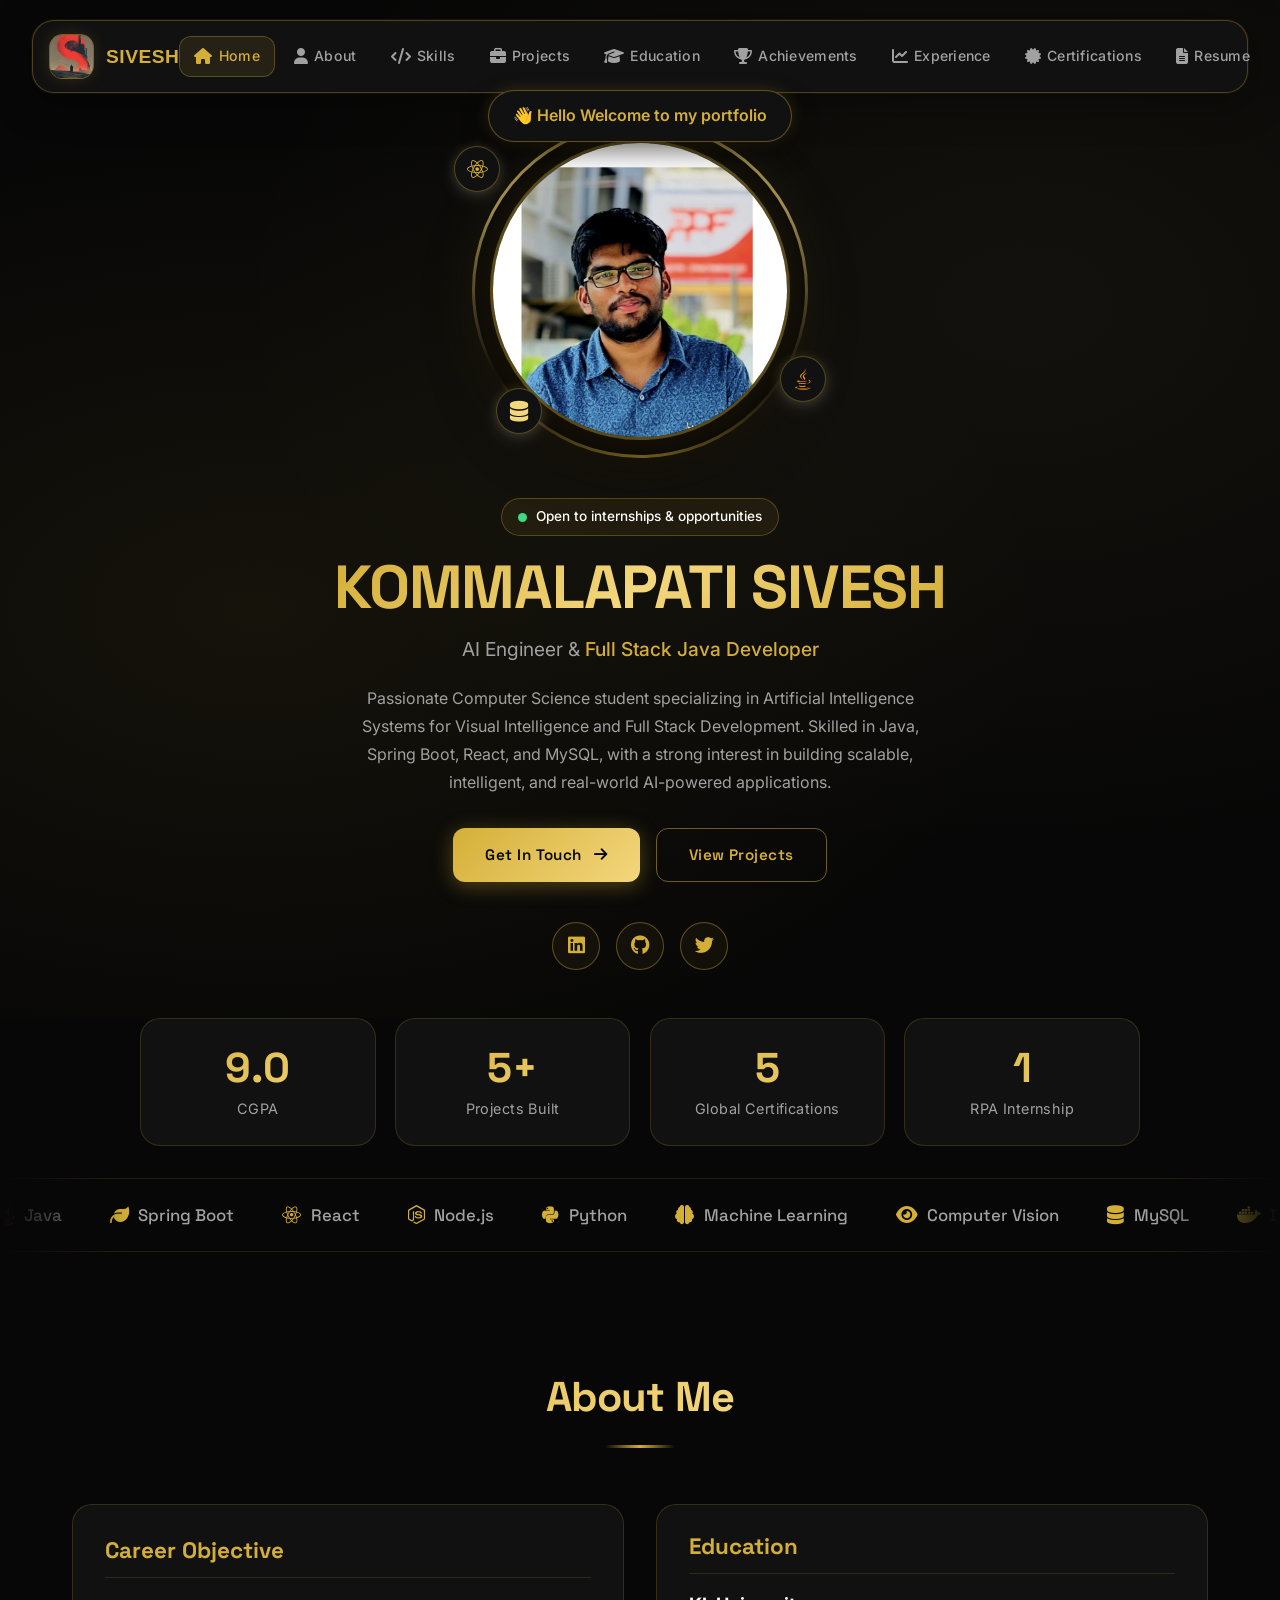
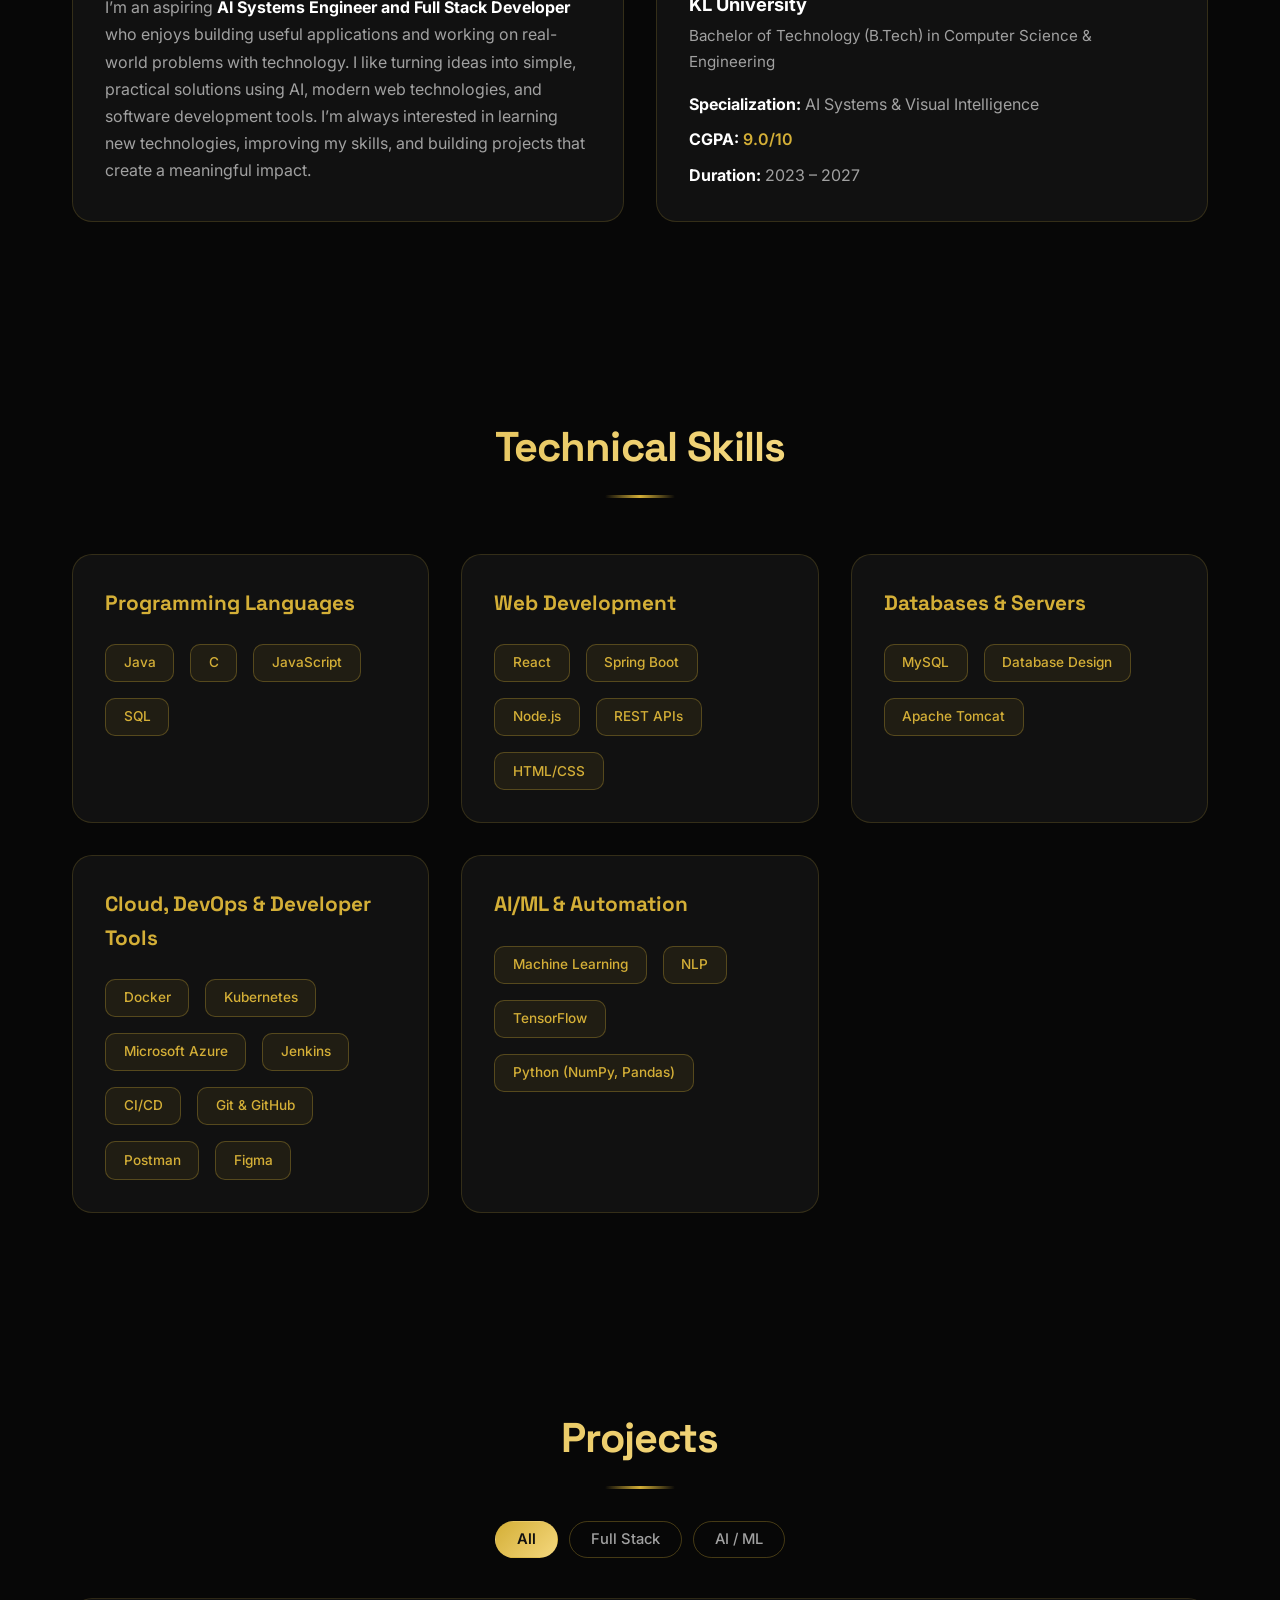
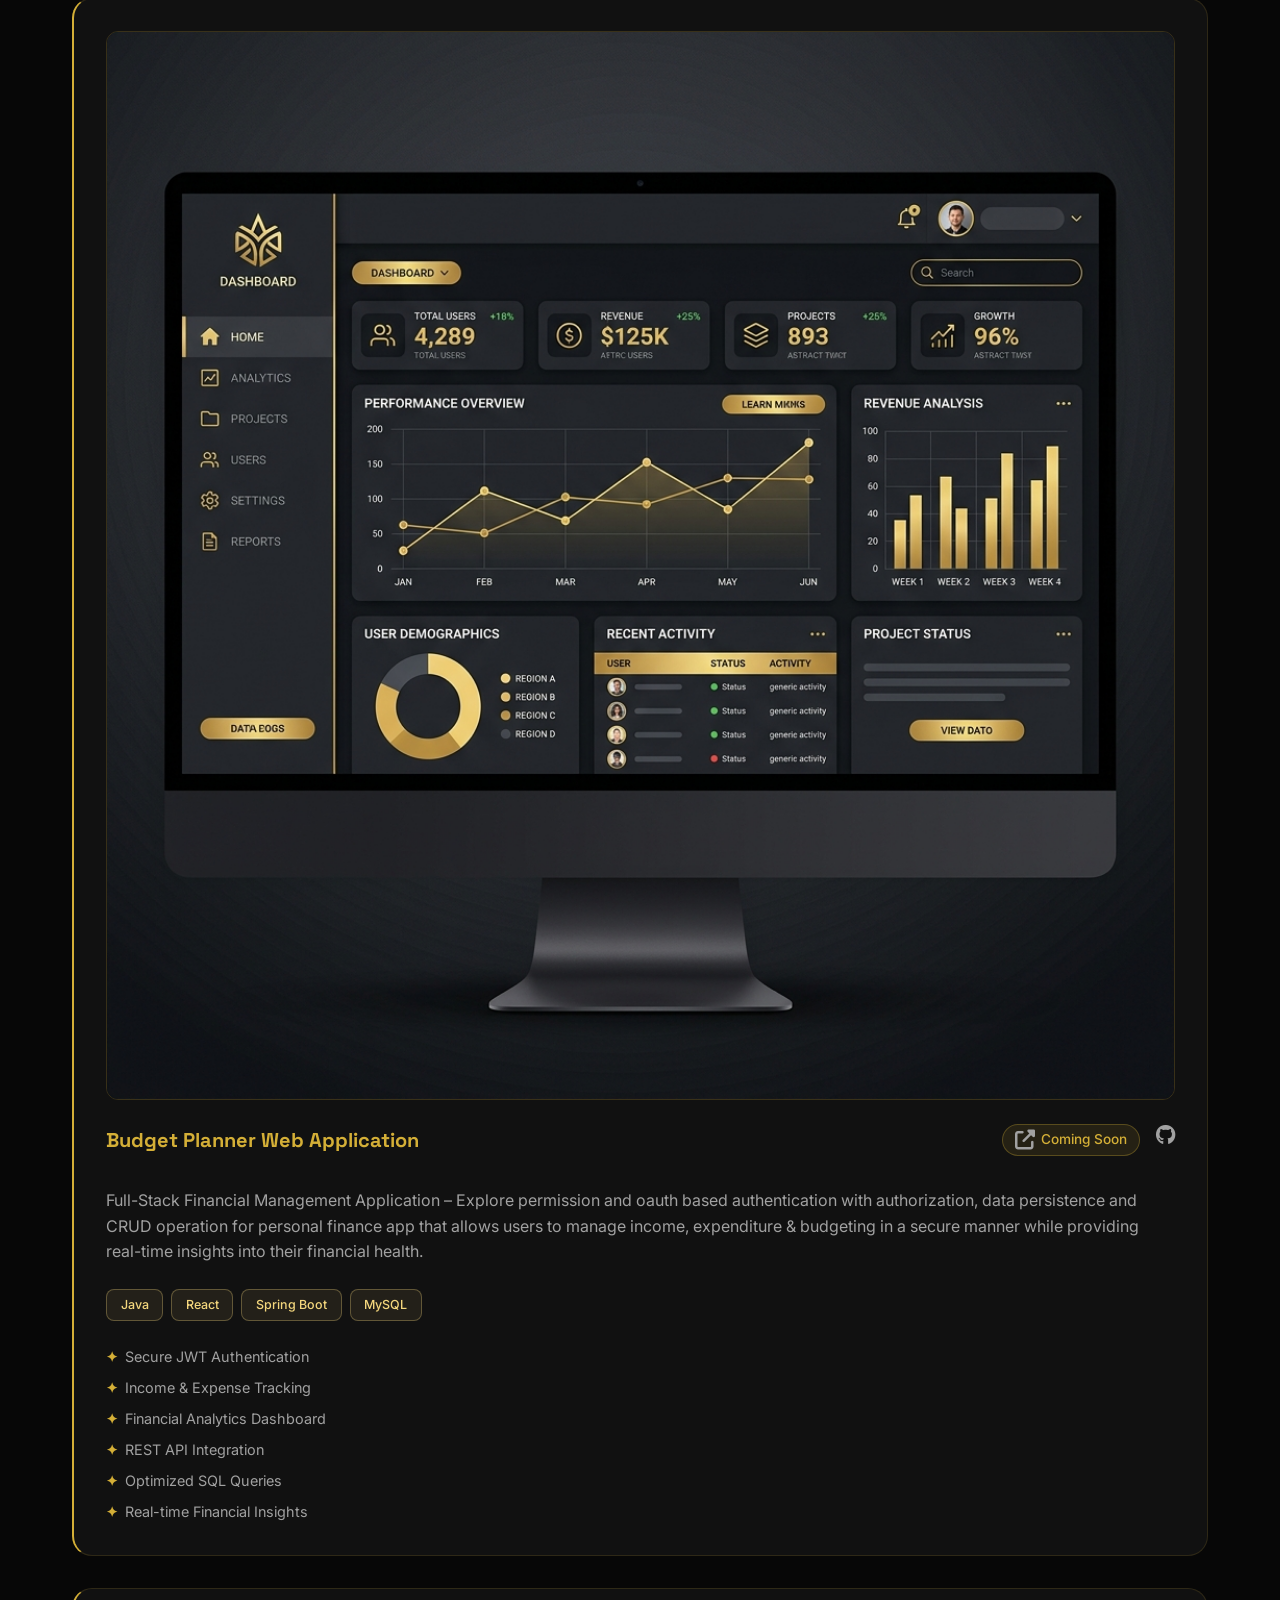
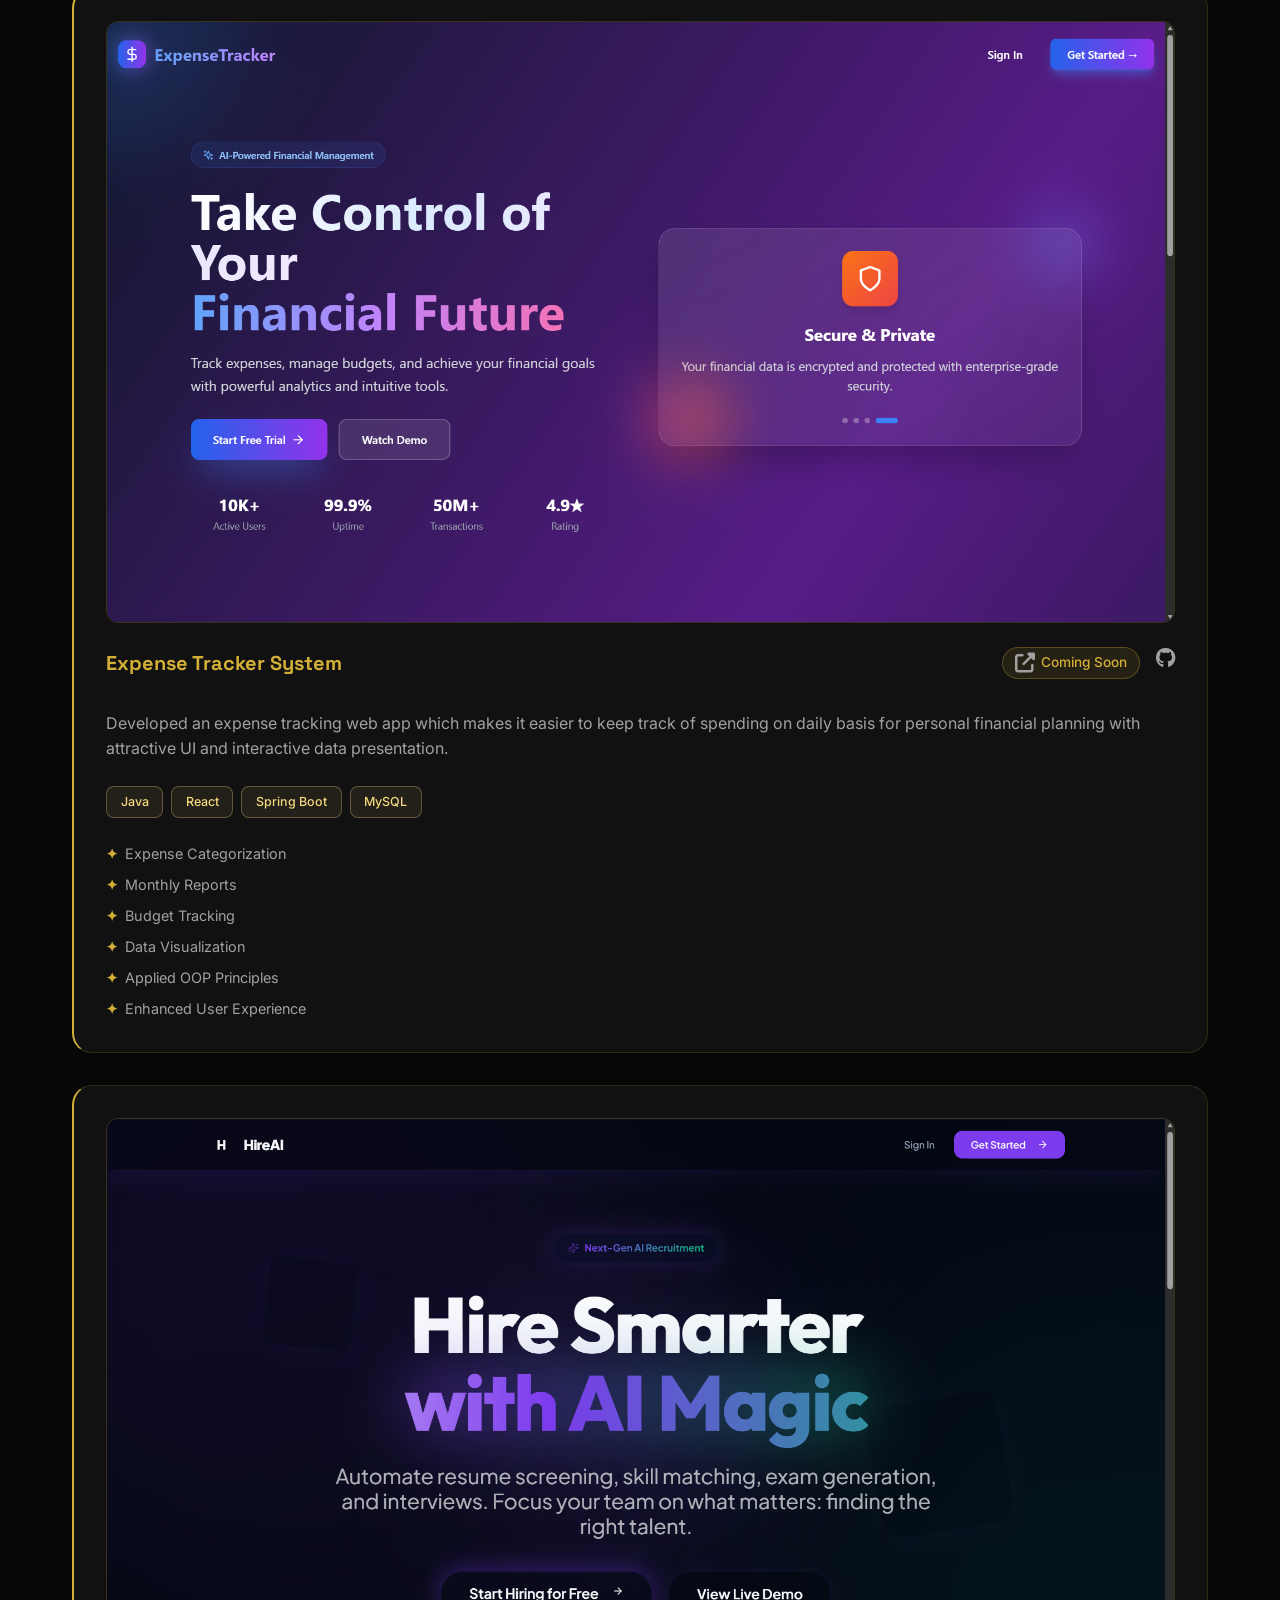
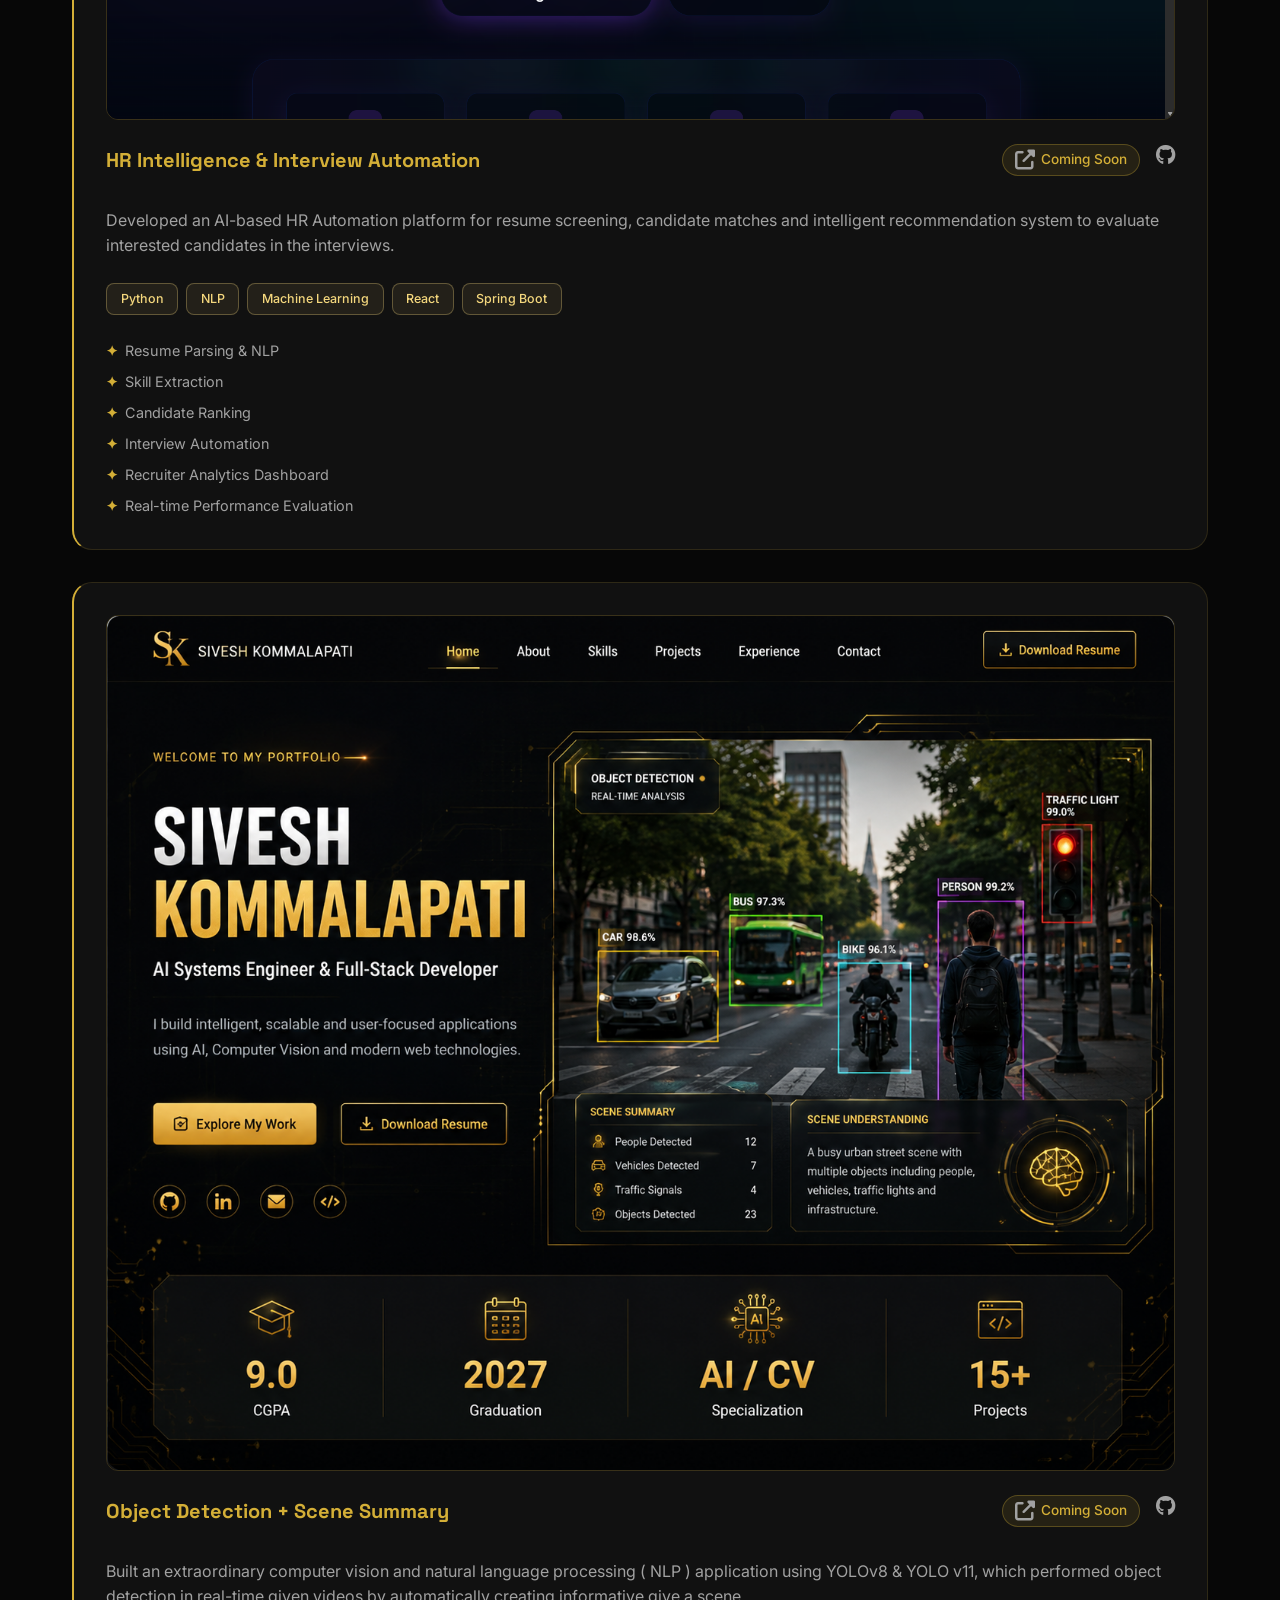
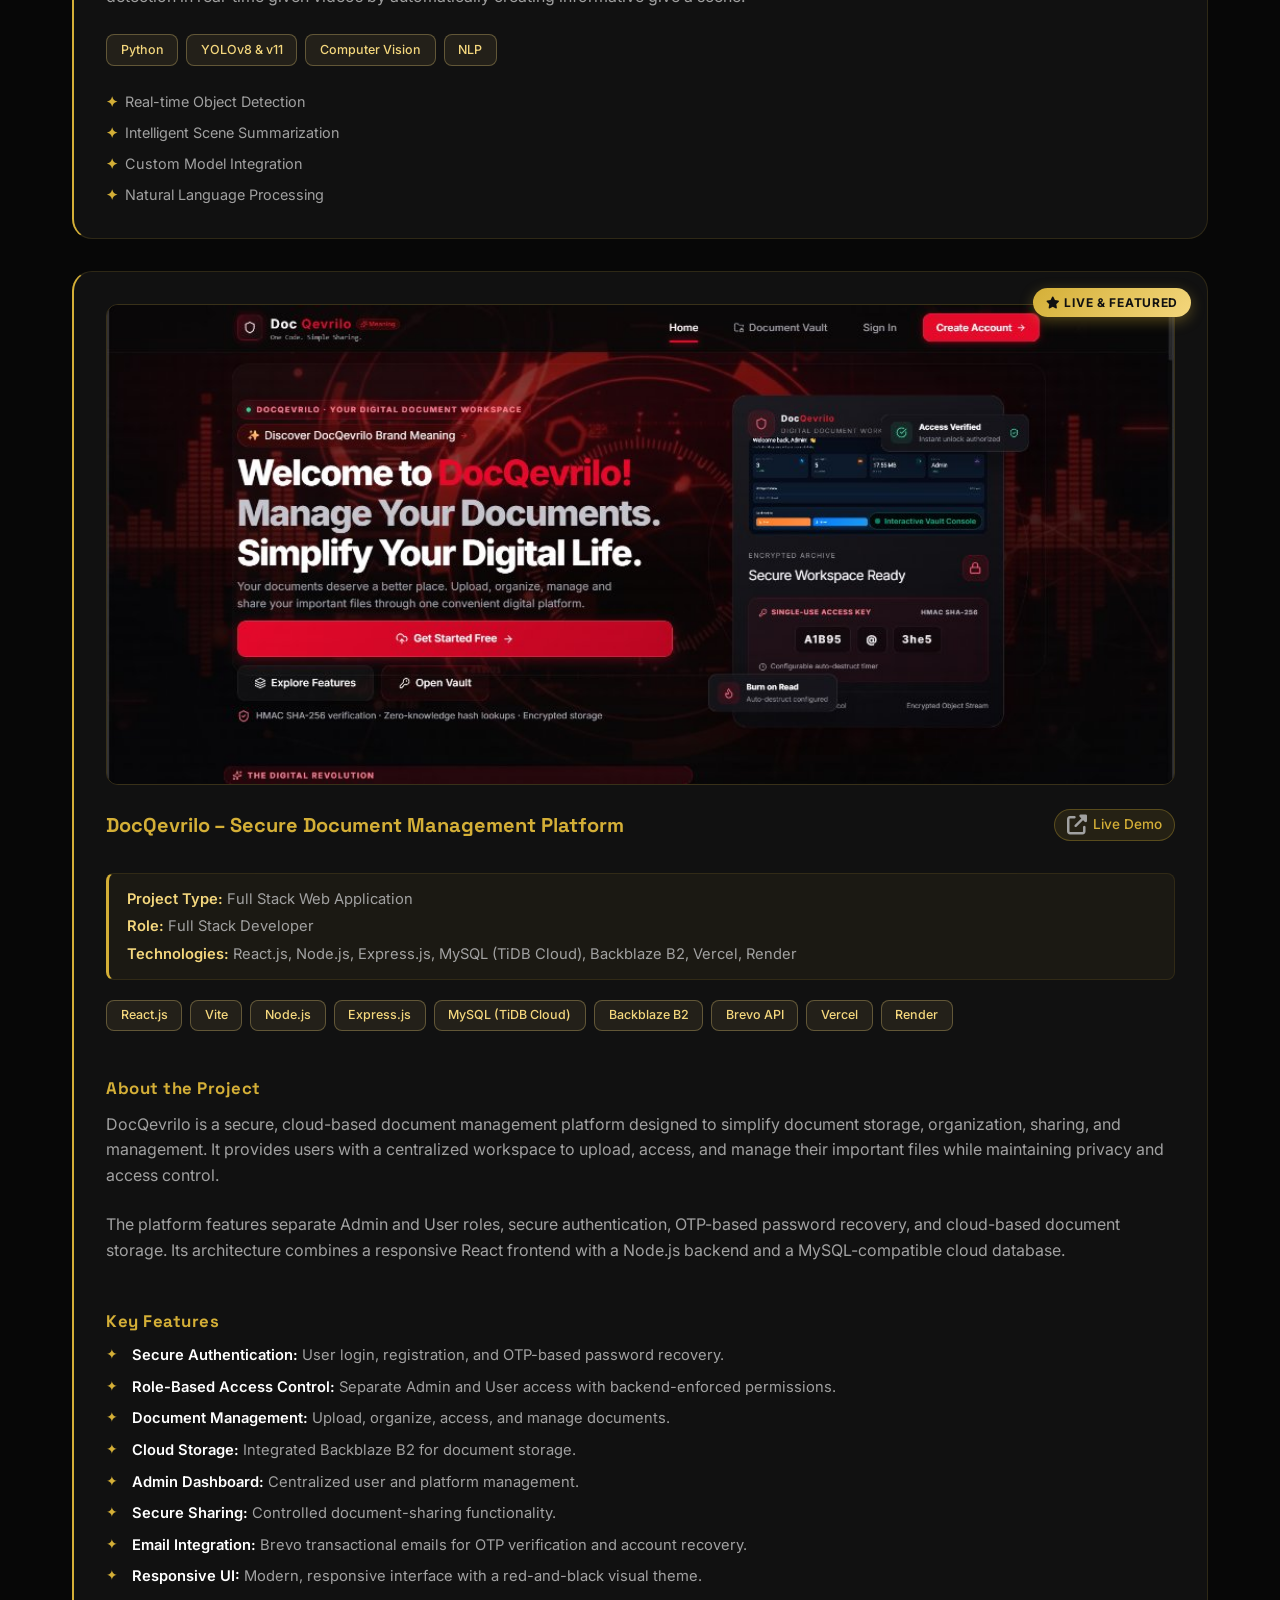
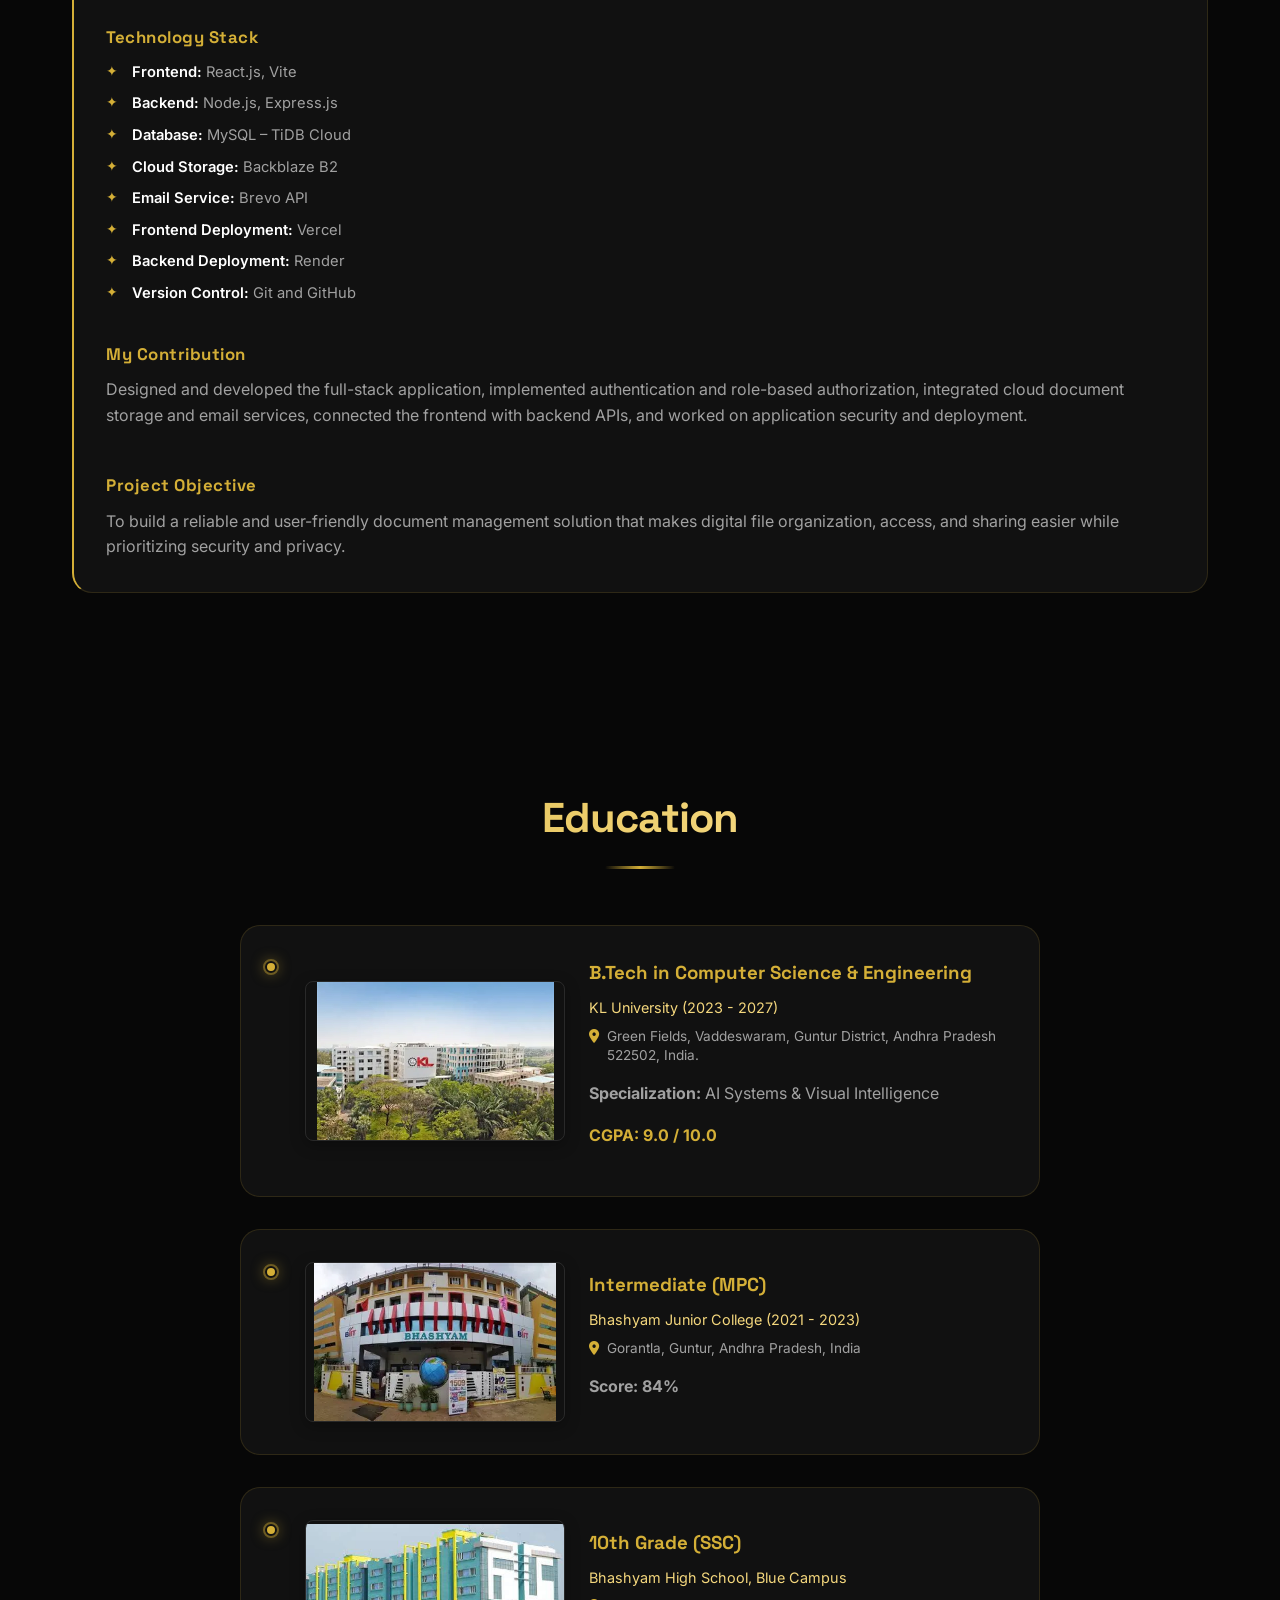
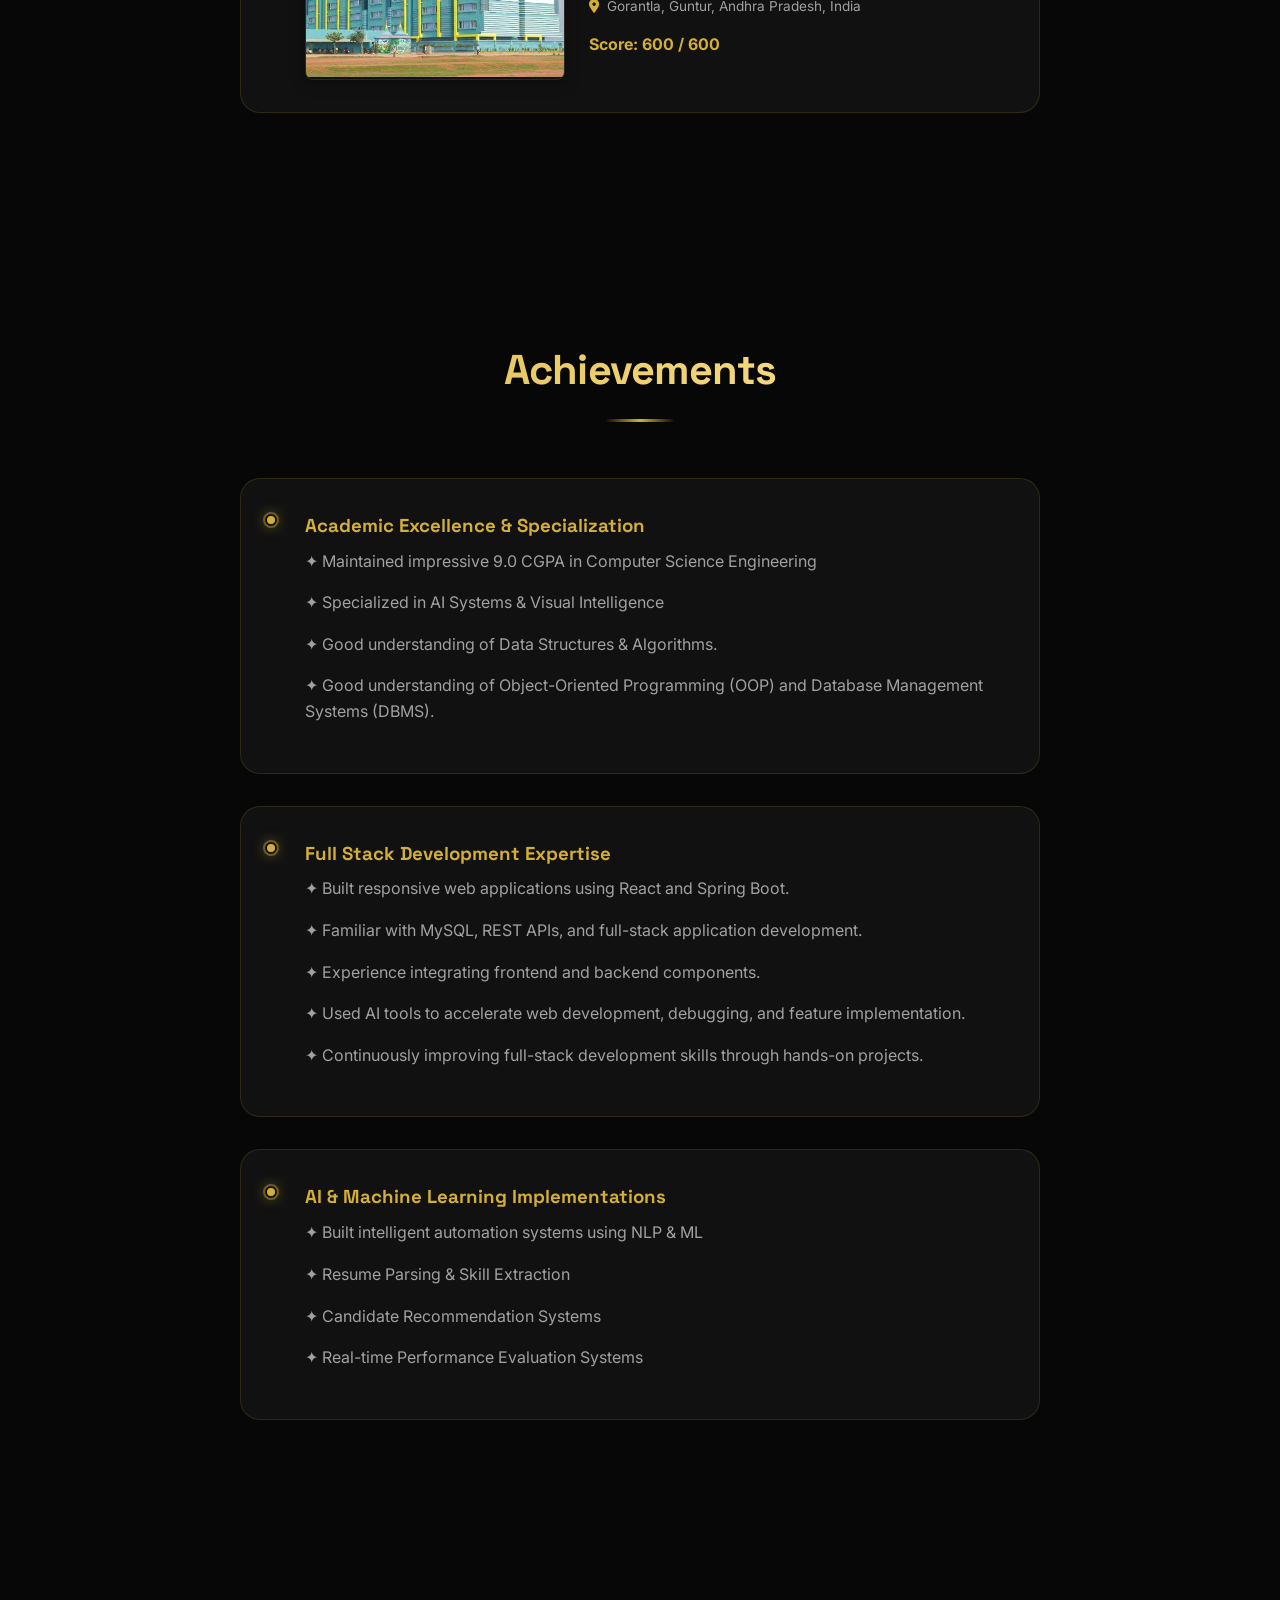
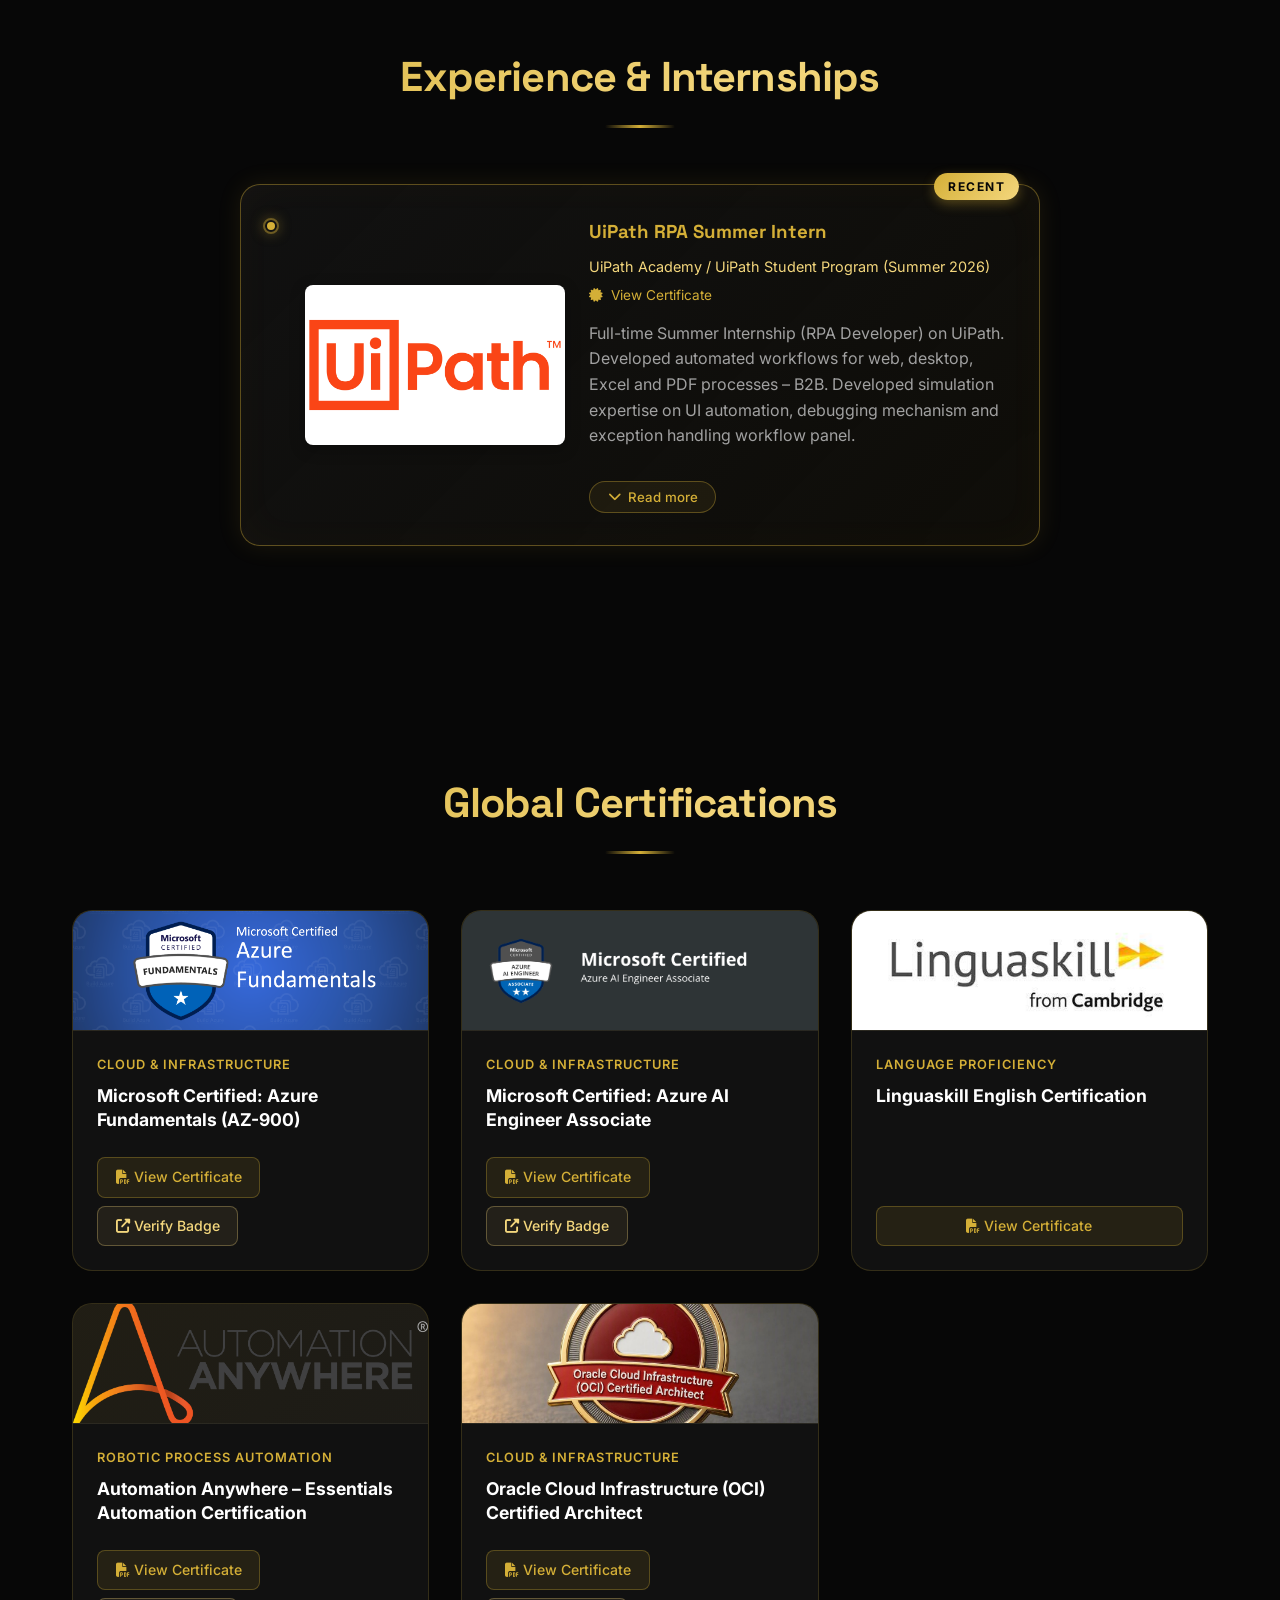
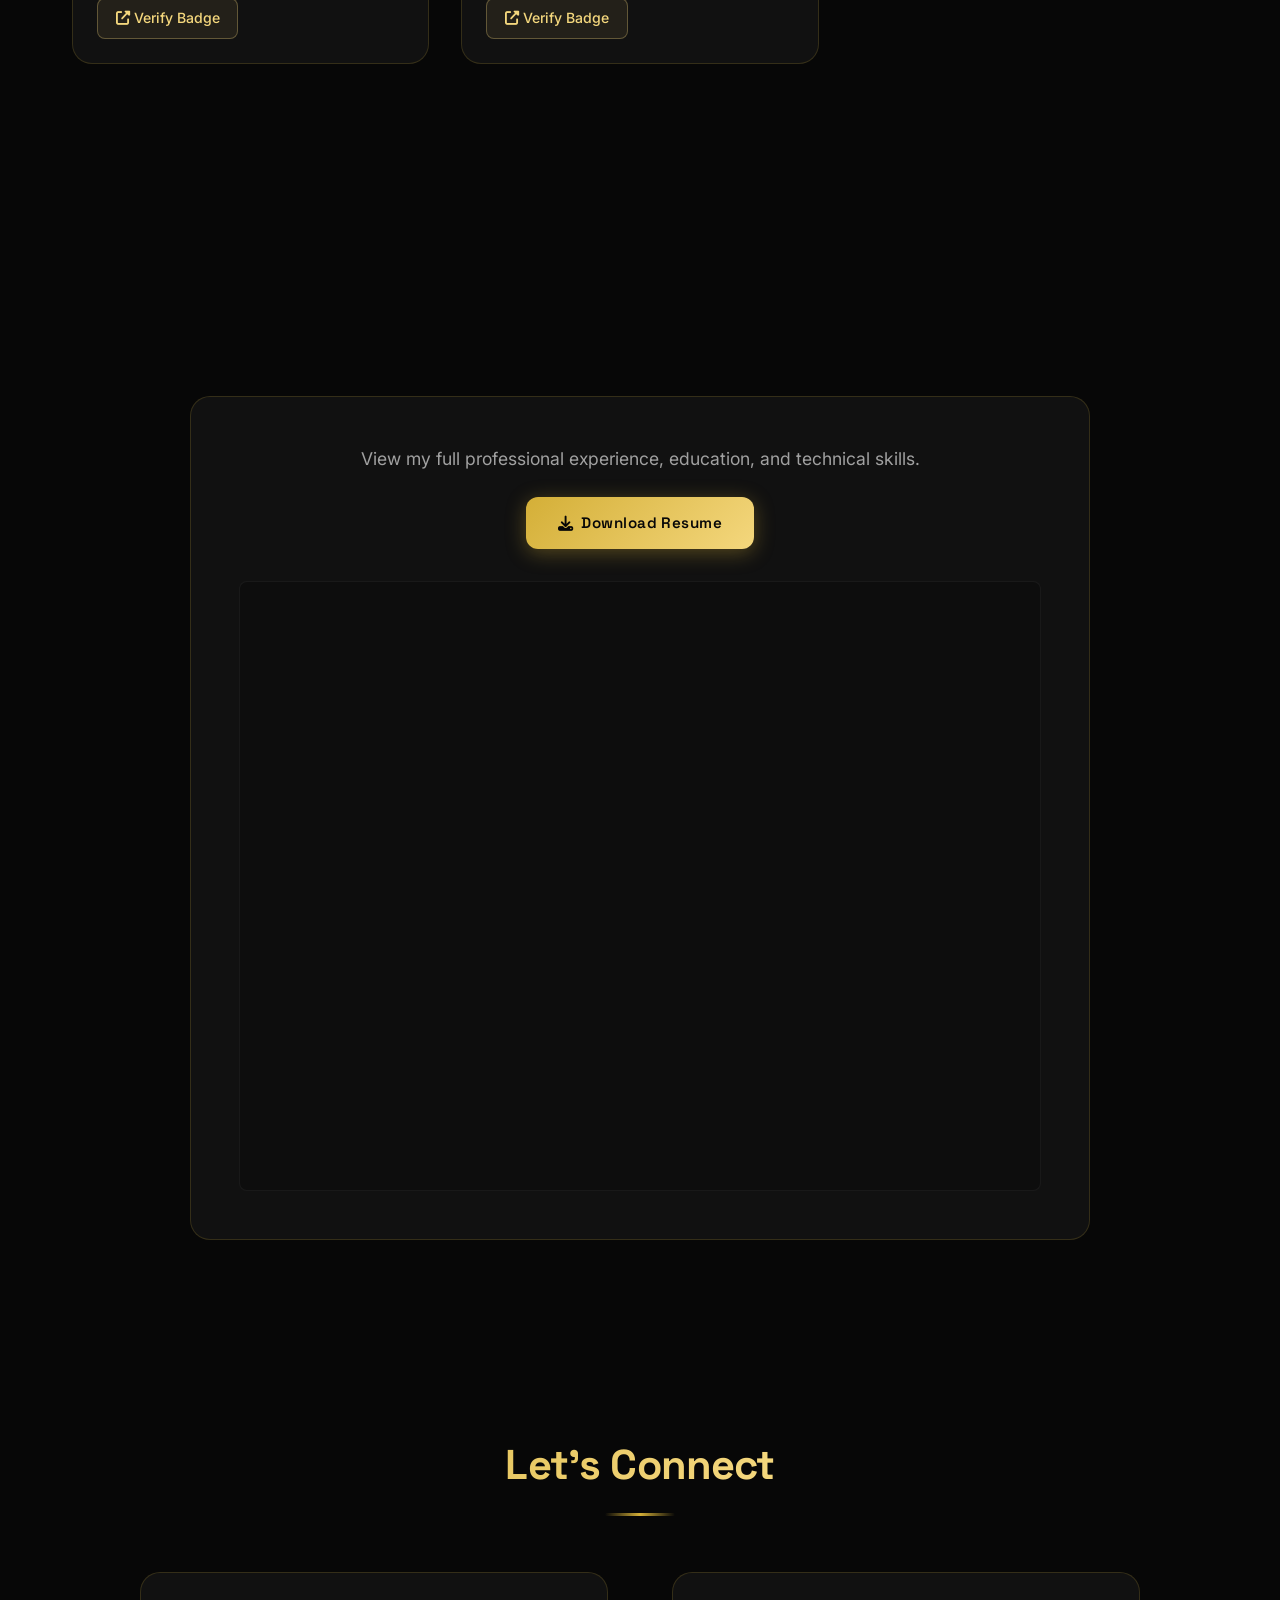
==== commit bdb7fcd1: "add ing the new ui and feature to improve the security" ====
--- a/index.html
+++ b/index.html
@@ -61,13 +61,17 @@
         href="https://fonts.googleapis.com/css2?family=Inter:wght@300;400;500;600;700&family=Space+Grotesk:wght@400;500;600;700;800&display=swap"
         rel="stylesheet">
     <link rel="stylesheet" href="style.css?v=40">
+    <link
+        href="https://fonts.googleapis.com/css2?family=Noto+Sans+Telugu:wght@600&family=Noto+Sans+Devanagari:wght@600&family=Noto+Sans+Tamil:wght@600&display=swap"
+        rel="stylesheet">
+    <link rel="stylesheet" href="enhance.css?v=2">
     <script src="https://cdnjs.cloudflare.com/ajax/libs/three.js/r128/three.min.js"></script>
     <script src="https://cdnjs.cloudflare.com/ajax/libs/vanilla-tilt/1.8.0/vanilla-tilt.min.js"></script>
 
     <script src="https://cdnjs.cloudflare.com/ajax/libs/gsap/3.12.2/gsap.min.js"></script>
     <script src="https://cdnjs.cloudflare.com/ajax/libs/gsap/3.12.2/ScrollTrigger.min.js"></script>
     <link rel="stylesheet" href="https://cdnjs.cloudflare.com/ajax/libs/font-awesome/6.4.0/css/all.min.css">
-    <link rel="icon" type="image/png" href="assets/images/3a56f64a-4cdd-40e1-a619-ba2431212754.png">
+    <link rel="icon" type="image/png" href="assets/images/portfolio-logo.png">
 
     <!-- Google Analytics -->
     <script async src="https://www.googletagmanager.com/gtag/js?id=G-1CTFKKJG35"></script>
@@ -81,14 +85,19 @@
     <!-- Security Headers -->
     <meta http-equiv="X-XSS-Protection" content="1; mode=block">
     <meta http-equiv="X-Content-Type-Options" content="nosniff">
+    <meta http-equiv="X-Frame-Options" content="SAMEORIGIN">
     <meta name="referrer" content="strict-origin-when-cross-origin">
-    <meta http-equiv="Permissions-Policy" content="camera=(), microphone=(), geolocation=(), payment=()">
+    <meta http-equiv="Permissions-Policy" content="camera=(), microphone=(), geolocation=(), payment=(), usb=()">
 
     <!-- Google Identity Services -->
     <script src="https://accounts.google.com/gsi/client" async defer></script>
 </head>
 
 <body>
+    <div class="scroll-progress" aria-hidden="true"></div>
+    <div class="cursor-glow" aria-hidden="true"></div>
+    <button class="back-to-top" type="button" aria-label="Back to top"><i class="fas fa-arrow-up"></i></button>
+
     <!-- Preloader -->
     <div id="preloader" class="preloader">
         <div class="preloader-content">
@@ -108,6 +117,11 @@
                     <div class="dot" style="top: 20%; left: 90%; background: #F4D77D;"></div>
                     <div class="dot" style="top: 90%; left: 20%; background: #D4AF37;"></div>
                 </div>
+            </div>
+
+            <div class="hello-wrap" aria-live="off">
+                <div class="hello-word" id="hello-word" lang="en">Hello</div>
+                <div class="hello-lang" id="hello-lang">English</div>
             </div>
 
             <h2 class="loader-title">SIVESH KOMMALAPATI</h2>
@@ -182,6 +196,7 @@
 
             <!-- Text below -->
             <div class="hero-text">
+                <div class="hero-status"><span class="pulse-dot"></span> Open to internships &amp; opportunities</div>
 
                 <h1 class="gradient-text hero-title">KOMMALAPATI SIVESH</h1>
                 <h2 class="hero-subtitle">
@@ -215,6 +230,46 @@
         </div>
     </section>
 
+
+    <!-- Stats strip + tech ticker -->
+    <section class="stats-strip" aria-label="Highlights">
+        <div class="container">
+            <div class="stats-grid">
+                <div class="stat-card glass-effect">
+                    <div class="stat-number" data-count="9.0" data-decimals="1">9.0</div>
+                    <div class="stat-label">CGPA</div>
+                </div>
+                <div class="stat-card glass-effect">
+                    <div class="stat-number" data-count="5" data-suffix="+">5+</div>
+                    <div class="stat-label">Projects Built</div>
+                </div>
+                <div class="stat-card glass-effect">
+                    <div class="stat-number" data-count="5">5</div>
+                    <div class="stat-label">Global Certifications</div>
+                </div>
+                <div class="stat-card glass-effect">
+                    <div class="stat-number" data-count="1">1</div>
+                    <div class="stat-label">RPA Internship</div>
+                </div>
+            </div>
+        </div>
+        <div class="marquee" aria-hidden="true">
+            <div class="marquee-track">
+                <span class="marquee-item"><i class="fab fa-java"></i> Java</span>
+                <span class="marquee-item"><i class="fas fa-leaf"></i> Spring Boot</span>
+                <span class="marquee-item"><i class="fab fa-react"></i> React</span>
+                <span class="marquee-item"><i class="fab fa-node-js"></i> Node.js</span>
+                <span class="marquee-item"><i class="fab fa-python"></i> Python</span>
+                <span class="marquee-item"><i class="fas fa-brain"></i> Machine Learning</span>
+                <span class="marquee-item"><i class="fas fa-eye"></i> Computer Vision</span>
+                <span class="marquee-item"><i class="fas fa-database"></i> MySQL</span>
+                <span class="marquee-item"><i class="fab fa-docker"></i> Docker</span>
+                <span class="marquee-item"><i class="fab fa-microsoft"></i> Azure</span>
+                <span class="marquee-item"><i class="fab fa-git-alt"></i> Git &amp; GitHub</span>
+                <span class="marquee-item"><i class="fas fa-robot"></i> RPA</span>
+            </div>
+        </div>
+    </section>
 
     <!-- About Section -->
     <section id="about" class="about">
@@ -321,14 +376,21 @@
     <section id="projects" class="projects">
         <div class="container">
             <h2 class="section-title">Projects</h2>
+            <div class="project-filters" role="group" aria-label="Filter projects">
+                <button type="button" class="filter-btn active" data-filter="all" aria-pressed="true">All</button>
+                <button type="button" class="filter-btn" data-filter="fullstack" aria-pressed="false">Full
+                    Stack</button>
+                <button type="button" class="filter-btn" data-filter="ai" aria-pressed="false">AI / ML</button>
+            </div>
             <div class="projects-grid">
                 <!-- Project 1 -->
-                <div class="project-card glass-effect">
+                <div class="project-card glass-effect" data-category="fullstack">
                     <img src="assets/images/project-placeholder.png" alt="Budget Planner" class="project-image">
                     <div class="project-header">
                         <h3>Budget Planner Web Application</h3>
                         <div class="project-icons">
-                            <a href="#" onclick="event.preventDefault(); alert('Live demo coming soon!');" role="button" class="project-demo-btn">
+                            <a href="#" onclick="event.preventDefault(); alert('Live demo coming soon!');" role="button"
+                                class="project-demo-btn">
                                 <i class="fas fa-external-link-alt"></i> Coming Soon
                             </a>
                             <a href="https://github.com/2300030863/BudgectPlanner.git" target="_blank"
@@ -361,12 +423,13 @@
                 </div>
 
                 <!-- Project 2 -->
-                <div class="project-card glass-effect">
+                <div class="project-card glass-effect" data-category="fullstack">
                     <img src="assets/images/expense-tracker.png" alt="Expense Tracker System" class="project-image">
                     <div class="project-header">
                         <h3>Expense Tracker System</h3>
                         <div class="project-icons">
-                            <a href="#" onclick="event.preventDefault(); alert('Live demo coming soon!');" role="button" class="project-demo-btn">
+                            <a href="#" onclick="event.preventDefault(); alert('Live demo coming soon!');" role="button"
+                                class="project-demo-btn">
                                 <i class="fas fa-external-link-alt"></i> Coming Soon
                             </a>
                             <a href="https://github.com/2300030863/Expense-Tracker-Fullstack-Using-Spring-Boot.git"
@@ -397,13 +460,14 @@
                 </div>
 
                 <!-- Project 3 -->
-                <div class="project-card glass-effect">
+                <div class="project-card glass-effect" data-category="ai fullstack">
                     <img src="assets/images/hire-ai.png" alt="HR Intelligence & Interview Automation"
                         class="project-image">
                     <div class="project-header">
                         <h3>HR Intelligence & Interview Automation</h3>
                         <div class="project-icons">
-                            <a href="#" onclick="event.preventDefault(); alert('Live demo coming soon!');" role="button" class="project-demo-btn">
+                            <a href="#" onclick="event.preventDefault(); alert('Live demo coming soon!');" role="button"
+                                class="project-demo-btn">
                                 <i class="fas fa-external-link-alt"></i> Coming Soon
                             </a>
                             <a href="https://github.com/2300030863/Human_Resources_Intelligent_Candidate_Mathching_Interview_Automation.git"
@@ -435,13 +499,14 @@
                 </div>
 
                 <!-- Project 4 -->
-                <div class="project-card glass-effect">
+                <div class="project-card glass-effect" data-category="ai">
                     <img src="assets/images/object-detection.png" alt="Object Detection + Scene Summary"
                         class="project-image">
                     <div class="project-header">
                         <h3>Object Detection + Scene Summary</h3>
                         <div class="project-icons">
-                            <a href="#" onclick="event.preventDefault(); alert('Live demo coming soon!');" role="button" class="project-demo-btn">
+                            <a href="#" onclick="event.preventDefault(); alert('Live demo coming soon!');" role="button"
+                                class="project-demo-btn">
                                 <i class="fas fa-external-link-alt"></i> Coming Soon
                             </a>
                             <a href="https://github.com/2300030863/Object-Detection-Pulse-Scene-Summary-Project.git"
@@ -471,39 +536,104 @@
                 </div>
 
                 <!-- Project 5 -->
-                <div class="project-card glass-effect">
-                    <div class="project-preview">
-                        <iframe src="https://secure-vault-delta-virid.vercel.app/" title="Secure Vault home page"
-                            loading="lazy" sandbox="allow-scripts allow-same-origin allow-forms allow-popups"></iframe>
-                    </div>
+                <div class="project-card glass-effect" data-category="fullstack">
+                    <span class="featured-badge"><i class="fas fa-star"></i> Live &amp; Featured</span>
+                    <img src="assets/images/docqevrilo.png" alt="DocQevrilo &ndash; Secure Document Management Platform"
+                        class="project-image clickable-preview" data-url="https://secure-vault-delta-virid.vercel.app/"
+                        title="Double-click to open website"
+                        ondblclick="window.open('https://secure-vault-delta-virid.vercel.app/', '_blank', 'noopener,noreferrer')">
                     <div class="project-header">
-                        <h3>Secure Vault — Private Document Sharing</h3>
+                        <h3>DocQevrilo &ndash; Secure Document Management Platform</h3>
                         <div class="project-icons">
-                            <a href="https://secure-vault-delta-virid.vercel.app/vault" target="_blank"
+                            <a href="https://secure-vault-delta-virid.vercel.app/" target="_blank"
                                 rel="noopener noreferrer" class="project-demo-btn">
                                 <i class="fas fa-external-link-alt"></i> Live Demo
                             </a>
                         </div>
                     </div>
-                    <p class="project-description">
-                        Developed Secure Vault as a centralized and user-friendly alternative to creating messaging
-                        groups for sharing documents. Users can upload one or multiple files and share them through a
-                        unique access code, while recipients can retrieve files without joining a WhatsApp or Telegram
-                        group.
-                    </p>
+
+                    <div class="project-meta-box">
+                        <p class="project-meta-item"><strong>Project Type:</strong> Full Stack Web Application</p>
+                        <p class="project-meta-item"><strong>Role:</strong> Full Stack Developer</p>
+                        <p class="project-meta-item"><strong>Technologies:</strong> React.js, Node.js, Express.js, MySQL
+                            (TiDB Cloud), Backblaze B2, Vercel, Render</p>
+                    </div>
+
                     <div class="project-tech">
-                        <span class="tech-badge">React</span>
+                        <span class="tech-badge">React.js</span>
+                        <span class="tech-badge">Vite</span>
                         <span class="tech-badge">Node.js</span>
                         <span class="tech-badge">Express.js</span>
-                        <span class="tech-badge">TiDB Cloud</span>
+                        <span class="tech-badge">MySQL (TiDB Cloud)</span>
                         <span class="tech-badge">Backblaze B2</span>
-                    </div>
-                    <div class="project-features">
-                        <p>Unique Access Code Sharing</p>
-                        <p>Single and Multiple File Uploads</p>
-                        <p>Online File Storage</p>
-                        <p>Download Limits</p>
-                        <p>Automatic File Expiration</p>
+                        <span class="tech-badge">Brevo API</span>
+                        <span class="tech-badge">Vercel</span>
+                        <span class="tech-badge">Render</span>
+                    </div>
+
+                    <div class="project-section-block">
+                        <h4 class="project-block-title">About the Project</h4>
+                        <p class="project-description">
+                            DocQevrilo is a secure, cloud-based document management platform designed to simplify
+                            document storage, organization, sharing, and management. It provides users with a
+                            centralized workspace to upload, access, and manage their important files while maintaining
+                            privacy and access control.
+                        </p>
+                        <p class="project-description">
+                            The platform features separate Admin and User roles, secure authentication, OTP-based
+                            password recovery, and cloud-based document storage. Its architecture combines a responsive
+                            React frontend with a Node.js backend and a MySQL-compatible cloud database.
+                        </p>
+                    </div>
+
+                    <div class="project-section-block">
+                        <h4 class="project-block-title">Key Features</h4>
+                        <ul class="project-detail-list">
+                            <li><strong>Secure Authentication:</strong> User login, registration, and OTP-based password
+                                recovery.</li>
+                            <li><strong>Role-Based Access Control:</strong> Separate Admin and User access with
+                                backend-enforced permissions.</li>
+                            <li><strong>Document Management:</strong> Upload, organize, access, and manage documents.
+                            </li>
+                            <li><strong>Cloud Storage:</strong> Integrated Backblaze B2 for document storage.</li>
+                            <li><strong>Admin Dashboard:</strong> Centralized user and platform management.</li>
+                            <li><strong>Secure Sharing:</strong> Controlled document-sharing functionality.</li>
+                            <li><strong>Email Integration:</strong> Brevo transactional emails for OTP verification and
+                                account recovery.</li>
+                            <li><strong>Responsive UI:</strong> Modern, responsive interface with a red-and-black visual
+                                theme.</li>
+                        </ul>
+                    </div>
+
+                    <div class="project-section-block">
+                        <h4 class="project-block-title">Technology Stack</h4>
+                        <ul class="project-detail-list">
+                            <li><strong>Frontend:</strong> React.js, Vite</li>
+                            <li><strong>Backend:</strong> Node.js, Express.js</li>
+                            <li><strong>Database:</strong> MySQL – TiDB Cloud</li>
+                            <li><strong>Cloud Storage:</strong> Backblaze B2</li>
+                            <li><strong>Email Service:</strong> Brevo API</li>
+                            <li><strong>Frontend Deployment:</strong> Vercel</li>
+                            <li><strong>Backend Deployment:</strong> Render</li>
+                            <li><strong>Version Control:</strong> Git and GitHub</li>
+                        </ul>
+                    </div>
+
+                    <div class="project-section-block">
+                        <h4 class="project-block-title">My Contribution</h4>
+                        <p class="project-description">
+                            Designed and developed the full-stack application, implemented authentication and role-based
+                            authorization, integrated cloud document storage and email services, connected the frontend
+                            with backend APIs, and worked on application security and deployment.
+                        </p>
+                    </div>
+
+                    <div class="project-section-block">
+                        <h4 class="project-block-title">Project Objective</h4>
+                        <p class="project-description" style="margin-bottom: 0;">
+                            To build a reliable and user-friendly document management solution that makes digital file
+                            organization, access, and sharing easier while prioritizing security and privacy.
+                        </p>
                     </div>
                 </div>
             </div>
@@ -809,8 +939,9 @@
                 <div class="contact-info"
                     style="display: flex; justify-content: center; align-items: center; position: relative; min-height: 350px;">
                     <div class="speech-bubble" style="top: 15%; right: 10%;">Hello! 👋</div>
-                    <img src="assets/images/contact-vector.png" alt="Let's Communicate" class="floating-image"
-                        style="max-width: 100%; height: auto; max-height: 350px; border-radius: 12px; object-fit: contain;">
+                    <img src="assets/images/contact-vector.png?v=2" alt="Let's Communicate" class="floating-image"
+                        style="max-width: 100%; height: auto; max-height: 350px; border-radius: 12px; object-fit: contain;"
+                        onerror="this.onerror=null; this.src='assets/images/contact-vector_original.jpg';">
                 </div>
 
                 <form action="https://api.web3forms.com/submit" method="POST" class="contact-form glass-effect"
@@ -845,7 +976,13 @@
                             </button>
                         </div>
                         <div id="google-user-card" class="google-user-card" style="display:none;">
-                            <img id="google-avatar" src="" alt="Profile" class="google-avatar">
+                            <div class="google-avatar-box">
+                                <img id="google-avatar" src="" alt="" class="google-avatar" referrerpolicy="no-referrer"
+                                    style="display:none;">
+                                <div id="google-avatar-fallback" class="google-avatar-fallback">
+                                    <span id="google-avatar-initial">U</span>
+                                </div>
+                            </div>
                             <div class="google-user-info">
                                 <span id="google-display-name" class="google-name"></span>
                                 <span id="google-display-email" class="google-email"></span>
@@ -871,14 +1008,16 @@
                         <div class="chat-messages" id="chat-messages">
                             <div class="chat-msg bot-msg">
                                 <i class="fas fa-robot"></i>
-                                <span>Hi! I'm Sivesh's virtual assistant. I can help you leave a message. First, what is
-                                    your name?</span>
+                                <span>Hello! I am Sivesh's virtual assistant. I would be delighted to help you get in
+                                    touch with him. May I please know the purpose of your message?</span>
                             </div>
                         </div>
 
                         <div class="chat-input-area">
-                            <input type="text" id="chat-input" placeholder="Type your name..." autocomplete="off" maxlength="1000">
-                            <button type="button" id="chat-send-btn"><i class="fas fa-paper-plane"></i></button>
+                                type="text" id="chat-input" placeholder="Please share the purpose of your message..."
+                                autocomplete="off" maxlength="1000">
+                            <button type="button" id="chat-send-btn" title="Send message" aria-label="Send message"><i
+                                    class="fas fa-paper-plane"></i></button>
                         </div>
                     </div>
 
@@ -892,7 +1031,8 @@
                     <input type="checkbox" name="botcheck" class="hidden" style="display: none;">
 
                     <!-- hCaptcha Widget (hidden initially) -->
-                    <div id="hcaptcha-container" style="display: none; flex-direction: column; align-items: center; margin-top: 10px; gap: 10px;">
+                    <div id="hcaptcha-container"
+                        style="display: none; flex-direction: column; align-items: center; margin-top: 10px; gap: 10px;">
                         <div class="h-captcha" data-captcha="true"></div>
                         <button type="button" id="captcha-send-btn" class="btn btn-primary" style="width: 100%;">
                             <i class="fas fa-paper-plane"></i> Send Message
@@ -911,10 +1051,11 @@
         <div class="container" style="display: flex; flex-direction: column; align-items: center; gap: 10px;">
             <p>&copy; 2026 Sivesh Kommalapati. All rights reserved.</p>
             <div class="visitor-counter glass-effect"
-                style="padding: 8px 16px; border-radius: 20px; font-size: 0.9rem; display: inline-flex; align-items: center; gap: 8px; color: var(--text-light); border: 1px solid rgba(255, 255, 255, 0.1);">
+                style="padding: 8px 16px; border-radius: 20px; font-size: 0.9rem; display: inline-flex; align-items: center; gap: 8px; color: var(--text-secondary); border: 1px solid rgba(212, 175, 55, 0.2);">
                 <i class="fas fa-eye" style="color: var(--accent-cyan);"></i>
                 <span>Visitors: </span>
-                <span id="visitor-count" style="font-weight: bold; font-family: 'Outfit', sans-serif;">...</span>
+                <span id="visitor-count"
+                    style="font-weight: bold; font-family: 'Outfit', sans-serif; color: var(--accent-purple);">0</span>
             </div>
             <p id="app-version-display" class="version-text" style="font-size: 0.8rem; margin-top: 5px;">v2.4.0</p>
         </div>
@@ -928,7 +1069,9 @@
         😊Available for Opportunities
     </div>
 
+    <script src="security.js?v=1"></script>
     <script src="script.js?v=23"></script>
+    <script src="enhance.js?v=2"></script>
     <script src="https://web3forms.com/client/script.js" async defer></script>
 
 </body>
--- a/style.css
+++ b/style.css
@@ -1069,6 +1069,23 @@
     border: 1px solid rgba(212, 175, 55, 0.2);
 }
 
+.project-image.clickable-preview {
+    cursor: pointer;
+    transition: transform 0.3s ease, border-color 0.3s ease, box-shadow 0.3s ease;
+    user-select: none;
+    -webkit-user-select: none;
+}
+
+.project-image.clickable-preview:hover {
+    transform: translateY(-2px);
+    border-color: rgba(212, 175, 55, 0.6);
+    box-shadow: 0 8px 24px rgba(212, 175, 55, 0.2);
+}
+
+.project-image.clickable-preview:active {
+    transform: scale(0.99);
+}
+
 .project-preview {
     width: 100%;
     aspect-ratio: 16 / 9;
@@ -1126,6 +1143,76 @@
     color: #D4AF37;
     font-weight: bold;
     margin-right: 4px;
+}
+
+/* --- Detailed Project Meta & Blocks --- */
+.project-meta-box {
+    display: flex;
+    flex-direction: column;
+    gap: 0.35rem;
+    padding: 0.85rem 1.1rem;
+    background: rgba(212, 175, 55, 0.05);
+    border-left: 3px solid var(--accent-cyan);
+    border-top: 1px solid rgba(212, 175, 55, 0.12);
+    border-right: 1px solid rgba(212, 175, 55, 0.12);
+    border-bottom: 1px solid rgba(212, 175, 55, 0.12);
+    border-radius: 8px;
+    margin-bottom: 1.25rem;
+}
+
+.project-meta-item {
+    font-size: 0.92rem;
+    color: var(--text-secondary);
+    margin: 0;
+    line-height: 1.5;
+}
+
+.project-meta-item strong {
+    color: var(--accent-purple);
+    font-weight: 600;
+}
+
+.project-section-block {
+    margin-top: 1.25rem;
+}
+
+.project-block-title {
+    color: var(--accent-cyan);
+    font-size: 1.05rem;
+    font-family: 'Space Grotesk', sans-serif;
+    margin-bottom: 0.6rem;
+    letter-spacing: 0.5px;
+}
+
+.project-detail-list {
+    list-style: none;
+    padding-left: 0;
+    margin: 0 0 1rem 0;
+    display: flex;
+    flex-direction: column;
+    gap: 0.55rem;
+}
+
+.project-detail-list li {
+    position: relative;
+    padding-left: 1.6rem;
+    font-size: 0.92rem;
+    color: var(--text-secondary);
+    line-height: 1.55;
+}
+
+.project-detail-list li::before {
+    content: '\2726 ';
+    color: var(--accent-cyan);
+    position: absolute;
+    left: 0;
+    top: 0;
+    font-size: 0.85rem;
+}
+
+.project-detail-list li strong {
+    color: var(--text-primary);
+    font-weight: 600;
 }
 
 /* ==================== EDUCATION SECTION ==================== */
@@ -2033,12 +2120,41 @@
     position: relative;
 }
 
+.google-avatar-box {
+    position: relative;
+    width: 38px;
+    height: 38px;
+    flex-shrink: 0;
+    border-radius: 50%;
+}
+
 .google-avatar {
     width: 38px;
     height: 38px;
     border-radius: 50%;
     object-fit: cover;
     border: 2px solid rgba(52, 168, 83, 0.5);
+    box-sizing: border-box;
+    display: block;
+}
+
+.google-avatar-fallback {
+    width: 38px;
+    height: 38px;
+    border-radius: 50%;
+    border: 2px solid rgba(52, 168, 83, 0.5);
+    background: linear-gradient(135deg, #34A853, #1e7e34);
+    color: #ffffff;
+    display: flex;
+    align-items: center;
+    justify-content: center;
+    font-weight: 700;
+    font-size: 1.05rem;
+    font-family: 'Space Grotesk', 'Inter', sans-serif;
+    text-transform: uppercase;
+    box-sizing: border-box;
+    box-shadow: 0 0 10px rgba(52, 168, 83, 0.3);
+    user-select: none;
 }
 
 .google-user-info {
--- a/enhance.css
+++ b/enhance.css
@@ -0,0 +1,290 @@
+/* ==================== ENHANCEMENTS LAYER ====================
+   Loaded after style.css. Delete this file + enhance.js (and the 2 tags
+   in index.html) to go back to the original look.
+   ============================================================== */
+
+/* ---------- Scroll progress bar ---------- */
+.scroll-progress {
+    position: fixed;
+    top: 0;
+    left: 0;
+    height: 3px;
+    width: 100%;
+    z-index: 2000;
+    background: linear-gradient(90deg, var(--accent-cyan), var(--accent-purple));
+    transform-origin: left;
+    transform: scaleX(0);
+    pointer-events: none;
+}
+
+/* ---------- Cursor glow (desktop / mouse only) ---------- */
+.cursor-glow {
+    position: fixed;
+    top: 0;
+    left: 0;
+    width: 420px;
+    height: 420px;
+    margin: -210px 0 0 -210px;
+    border-radius: 50%;
+    background: radial-gradient(circle, rgba(var(--accent-cyan-rgb), 0.10) 0%, transparent 65%);
+    pointer-events: none;
+    z-index: 1;
+    opacity: 0;
+    transition: opacity 0.4s ease;
+    will-change: transform;
+}
+.cursor-glow.visible { opacity: 1; }
+
+/* ---------- Scroll reveal ---------- */
+.js-reveal .reveal {
+    opacity: 0;
+    transform: translateY(28px);
+    transition: opacity 0.7s cubic-bezier(0.2, 0.7, 0.2, 1), transform 0.7s cubic-bezier(0.2, 0.7, 0.2, 1);
+    transition-delay: var(--reveal-delay, 0ms);
+}
+.js-reveal .reveal.in-view {
+    opacity: 1;
+    transform: none;
+}
+/* once revealed, hand hover transforms back to the card styles */
+.js-reveal .reveal.in-view.revealed-done { transition-delay: 0ms; transition: border-color 0.3s ease, box-shadow 0.3s ease, transform 0.3s ease; }
+
+/* ---------- Section title accent line ---------- */
+.section-title { position: relative; padding-bottom: 1.1rem; }
+.section-title::after {
+    content: "";
+    position: absolute;
+    left: 50%;
+    bottom: 0;
+    width: 70px;
+    height: 3px;
+    border-radius: 3px;
+    transform: translateX(-50%);
+    background: linear-gradient(90deg, transparent, var(--accent-cyan), transparent);
+    -webkit-text-fill-color: initial;
+}
+
+/* ---------- Hero extras ---------- */
+.hero-status {
+    display: inline-flex;
+    align-items: center;
+    gap: 0.6rem;
+    padding: 0.45rem 1rem;
+    margin-bottom: 1.2rem;
+    border-radius: 999px;
+    font-size: 0.85rem;
+    font-weight: 500;
+    color: var(--text-primary);
+    background: rgba(var(--accent-cyan-rgb), 0.08);
+    border: 1px solid rgba(var(--accent-cyan-rgb), 0.3);
+}
+.hero-status .pulse-dot {
+    width: 9px;
+    height: 9px;
+    border-radius: 50%;
+    background: #3ddc84;
+    box-shadow: 0 0 0 0 rgba(61, 220, 132, 0.6);
+    animation: statusPulse 2s infinite;
+}
+@keyframes statusPulse {
+    0%   { box-shadow: 0 0 0 0 rgba(61, 220, 132, 0.55); }
+    70%  { box-shadow: 0 0 0 10px rgba(61, 220, 132, 0); }
+    100% { box-shadow: 0 0 0 0 rgba(61, 220, 132, 0); }
+}
+
+/* ---------- Stats strip ---------- */
+.stats-strip { padding: 0 0 1rem; position: relative; z-index: 2; }
+.stats-grid {
+    display: grid;
+    grid-template-columns: repeat(4, 1fr);
+    gap: 1.2rem;
+    max-width: 1000px;
+    margin: 0 auto;
+}
+.stat-card {
+    text-align: center;
+    padding: 1.6rem 1rem;
+}
+.stat-number {
+    font-family: 'Space Grotesk', sans-serif;
+    font-size: 2.6rem;
+    font-weight: 700;
+    line-height: 1.1;
+    background: linear-gradient(135deg, var(--accent-cyan), var(--accent-purple));
+    -webkit-background-clip: text;
+    background-clip: text;
+    -webkit-text-fill-color: transparent;
+}
+.stat-label {
+    margin-top: 0.4rem;
+    font-size: 0.9rem;
+    color: var(--text-secondary);
+    letter-spacing: 0.03em;
+}
+
+/* ---------- Tech marquee ---------- */
+.marquee {
+    overflow: hidden;
+    padding: 1.4rem 0;
+    margin: 2rem 0 0;
+    border-top: 1px solid rgba(var(--accent-cyan-rgb), 0.15);
+    border-bottom: 1px solid rgba(var(--accent-cyan-rgb), 0.15);
+    -webkit-mask-image: linear-gradient(90deg, transparent, #000 10%, #000 90%, transparent);
+            mask-image: linear-gradient(90deg, transparent, #000 10%, #000 90%, transparent);
+}
+.marquee-track {
+    display: flex;
+    width: max-content;
+    gap: 3rem;
+    animation: marqueeScroll 38s linear infinite;
+}
+.marquee:hover .marquee-track { animation-play-state: paused; }
+.marquee-item {
+    display: inline-flex;
+    align-items: center;
+    gap: 0.6rem;
+    font-family: 'Space Grotesk', sans-serif;
+    font-size: 1.05rem;
+    font-weight: 500;
+    color: var(--text-secondary);
+    white-space: nowrap;
+    transition: color 0.3s ease;
+}
+.marquee-item i { color: var(--accent-cyan); font-size: 1.2rem; }
+.marquee-item:hover { color: var(--text-primary); }
+@keyframes marqueeScroll {
+    from { transform: translateX(0); }
+    to   { transform: translateX(-50%); }
+}
+
+/* ---------- Project filters ---------- */
+.project-filters {
+    display: flex;
+    flex-wrap: wrap;
+    justify-content: center;
+    gap: 0.7rem;
+    margin: -1.5rem 0 2.5rem;
+}
+.filter-btn {
+    font-family: inherit;
+    font-size: 0.92rem;
+    font-weight: 500;
+    cursor: pointer;
+    padding: 0.55rem 1.3rem;
+    border-radius: 999px;
+    color: var(--text-secondary);
+    background: transparent;
+    border: 1px solid rgba(var(--accent-cyan-rgb), 0.3);
+    transition: all 0.25s ease;
+}
+.filter-btn:hover { color: var(--text-primary); border-color: var(--accent-cyan); }
+.filter-btn.active {
+    color: #111;
+    background: linear-gradient(135deg, var(--accent-cyan), var(--accent-purple));
+    border-color: transparent;
+    font-weight: 600;
+}
+.project-card.is-hidden { display: none; }
+.project-card { position: relative; }
+.featured-badge {
+    position: absolute;
+    top: 1rem;
+    right: 1rem;
+    z-index: 2;
+    padding: 0.3rem 0.8rem;
+    font-size: 0.75rem;
+    font-weight: 700;
+    letter-spacing: 0.06em;
+    text-transform: uppercase;
+    border-radius: 999px;
+    color: #111;
+    background: linear-gradient(135deg, var(--accent-cyan), var(--accent-purple));
+    box-shadow: 0 4px 14px rgba(var(--accent-cyan-rgb), 0.35);
+}
+
+/* ---------- Skill tags / badges micro-interactions ---------- */
+.skill-tag, .tech-badge { transition: transform 0.2s ease, box-shadow 0.2s ease; }
+.skill-tag:hover, .tech-badge:hover {
+    transform: translateY(-2px);
+    box-shadow: 0 6px 16px rgba(var(--accent-cyan-rgb), 0.25);
+}
+
+/* ---------- Back to top ---------- */
+.back-to-top {
+    position: fixed;
+    right: 24px;
+    bottom: 24px;
+    z-index: 1500;
+    width: 48px;
+    height: 48px;
+    border-radius: 50%;
+    border: 1px solid rgba(var(--accent-cyan-rgb), 0.4);
+    background: var(--bg-secondary);
+    color: var(--accent-cyan);
+    font-size: 1.1rem;
+    cursor: pointer;
+    opacity: 0;
+    transform: translateY(16px);
+    pointer-events: none;
+    transition: opacity 0.3s ease, transform 0.3s ease, background 0.3s ease;
+    box-shadow: 0 8px 24px rgba(0, 0, 0, 0.35);
+}
+.back-to-top.show { opacity: 1; transform: none; pointer-events: auto; }
+.back-to-top:hover { background: var(--accent-cyan); color: #111; }
+
+/* ---------- Active nav link ---------- */
+.nav-link.active { color: var(--accent-cyan); }
+
+/* ---------- Responsive ---------- */
+@media (max-width: 768px) {
+    .stats-grid { grid-template-columns: repeat(2, 1fr); gap: 0.9rem; }
+    .stat-number { font-size: 2.1rem; }
+    .cursor-glow { display: none; }
+    .back-to-top { right: 16px; bottom: 16px; }
+}
+
+/* ---------- Accessibility: respect reduced motion ---------- */
+@media (prefers-reduced-motion: reduce) {
+    .js-reveal .reveal { opacity: 1; transform: none; transition: none; }
+    .marquee-track { animation: none; }
+    .hero-status .pulse-dot { animation: none; }
+    .cursor-glow { display: none; }
+}
+@media (hover: none) { .cursor-glow { display: none; } }
+
+/* ==================== WELCOME SCREEN: multilingual hello ==================== */
+.hello-wrap {
+    text-align: center;
+    margin: -0.5rem 0 1.4rem;
+    min-height: 6.2rem;
+}
+.hello-word {
+    font-family: 'Space Grotesk', 'Noto Sans Telugu', 'Noto Sans Devanagari', 'Noto Sans Tamil', 'Noto Sans', sans-serif;
+    font-size: clamp(2.6rem, 8vw, 4.2rem);
+    font-weight: 700;
+    line-height: 1.2;
+    padding: 0.1em 0.2em;
+    background: linear-gradient(135deg, #D4AF37 0%, #F4D77D 55%, #D4AF37 100%);
+    -webkit-background-clip: text;
+    background-clip: text;
+    -webkit-text-fill-color: transparent;
+    filter: drop-shadow(0 0 18px rgba(212, 175, 55, 0.35));
+    transition: opacity 0.08s ease, transform 0.08s ease, filter 0.08s ease;
+}
+.hello-word.out { opacity: 0; transform: translateY(-14px); filter: blur(6px); }
+.hello-word.pre { opacity: 0; transform: translateY(14px); filter: blur(6px); transition: none; }
+.hello-lang {
+    margin-top: 0.2rem;
+    font-size: 0.8rem;
+    letter-spacing: 0.35em;
+    text-transform: uppercase;
+    color: var(--text-secondary);
+    transition: opacity 0.08s ease;
+}
+.hello-lang.out { opacity: 0; }
+.preloader .loader-title { font-size: 1.15rem; letter-spacing: 3px; margin-bottom: 0.3rem; }
+.preloader .loader-subtitle { margin-bottom: 1.8rem; font-size: 0.85rem; }
+.preloader .loader-logo-container { transform: scale(0.8); margin-bottom: 0; }
+@media (prefers-reduced-motion: reduce) {
+    .hello-word, .hello-word.out, .hello-word.pre { transform: none; filter: none; }
+}
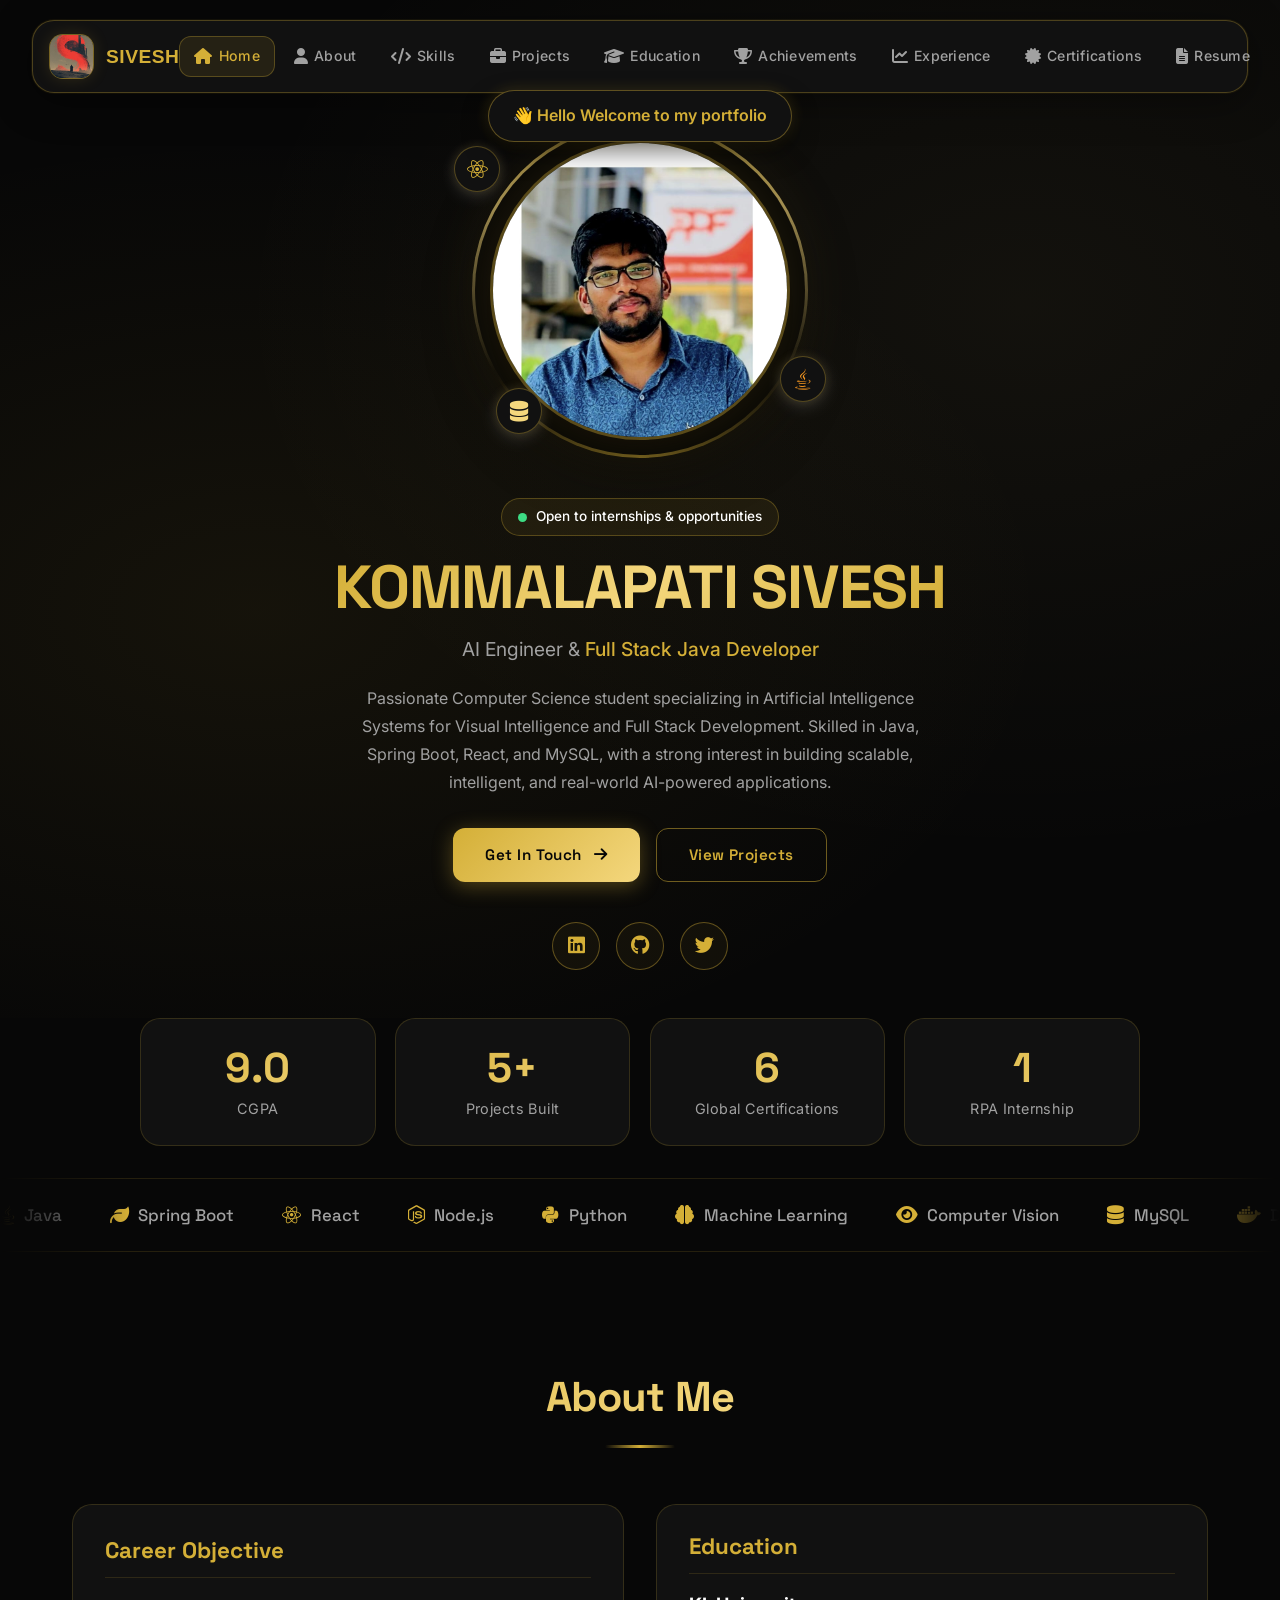
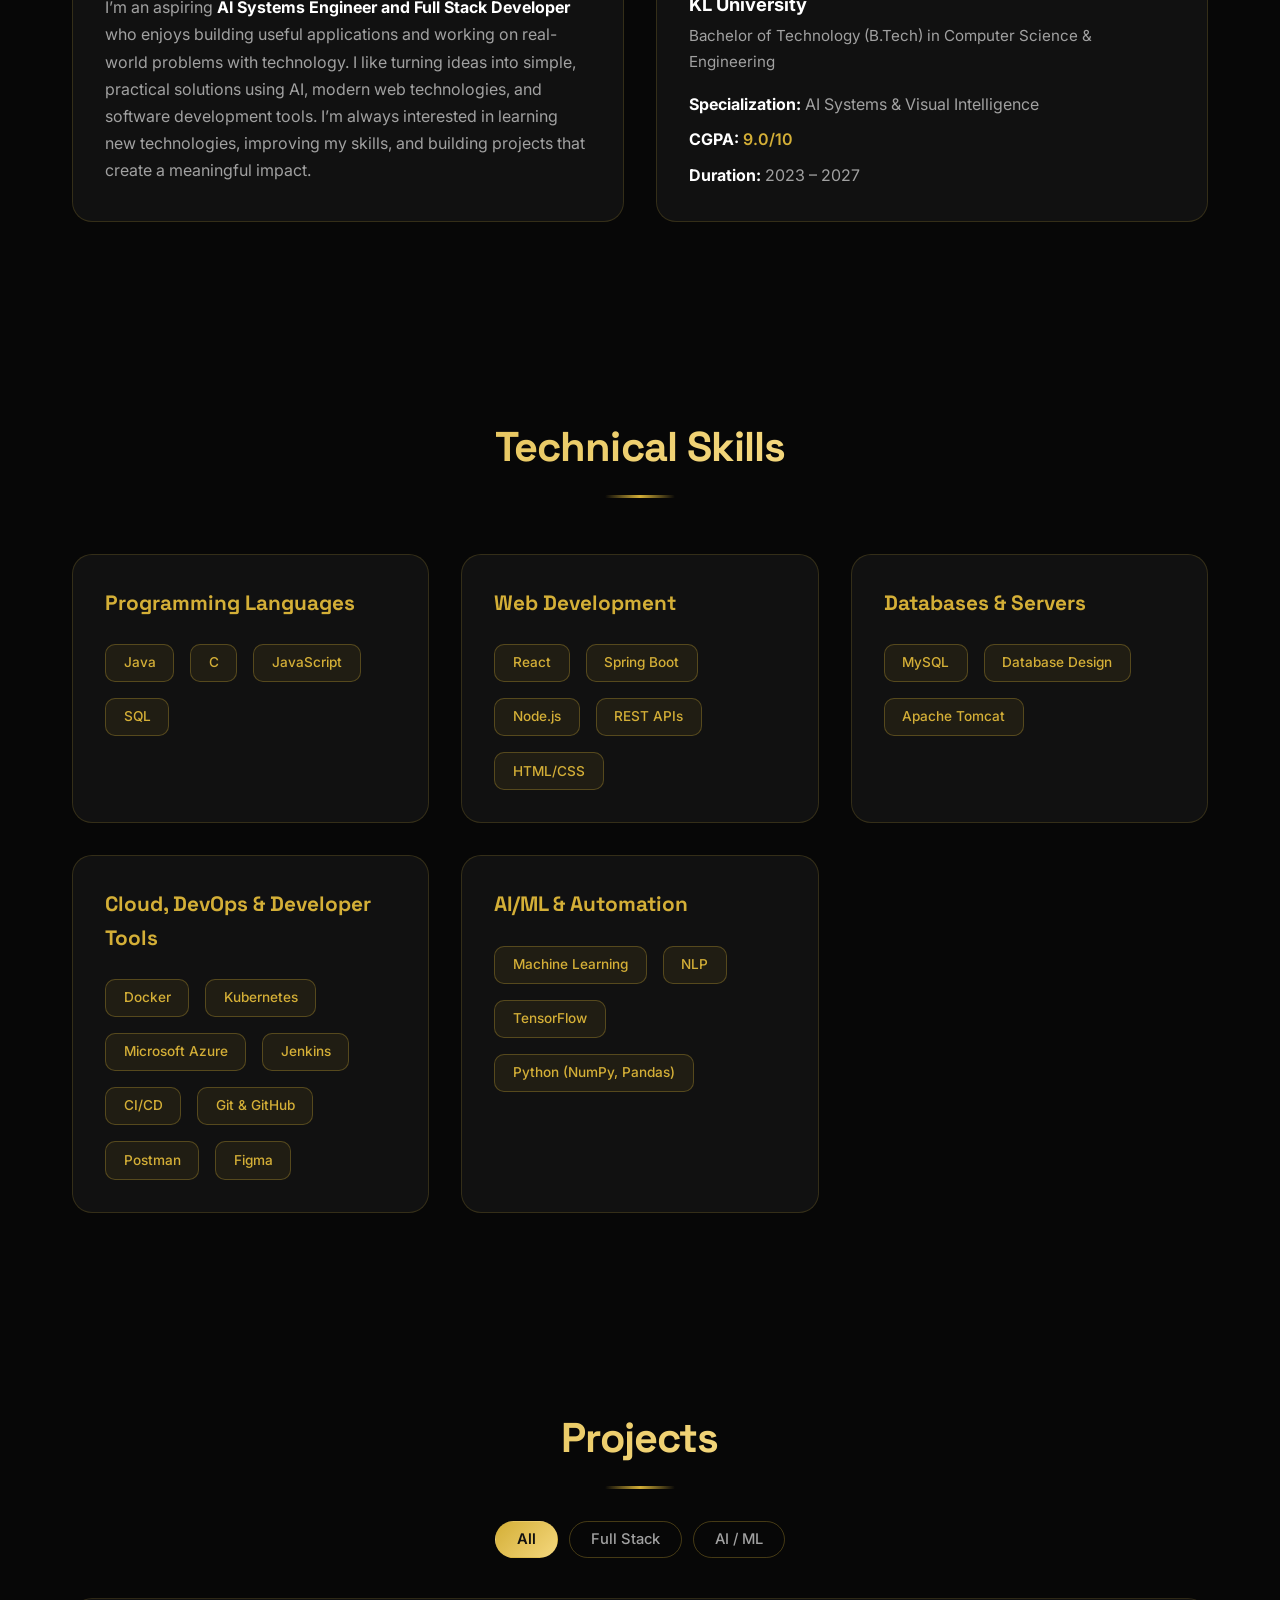
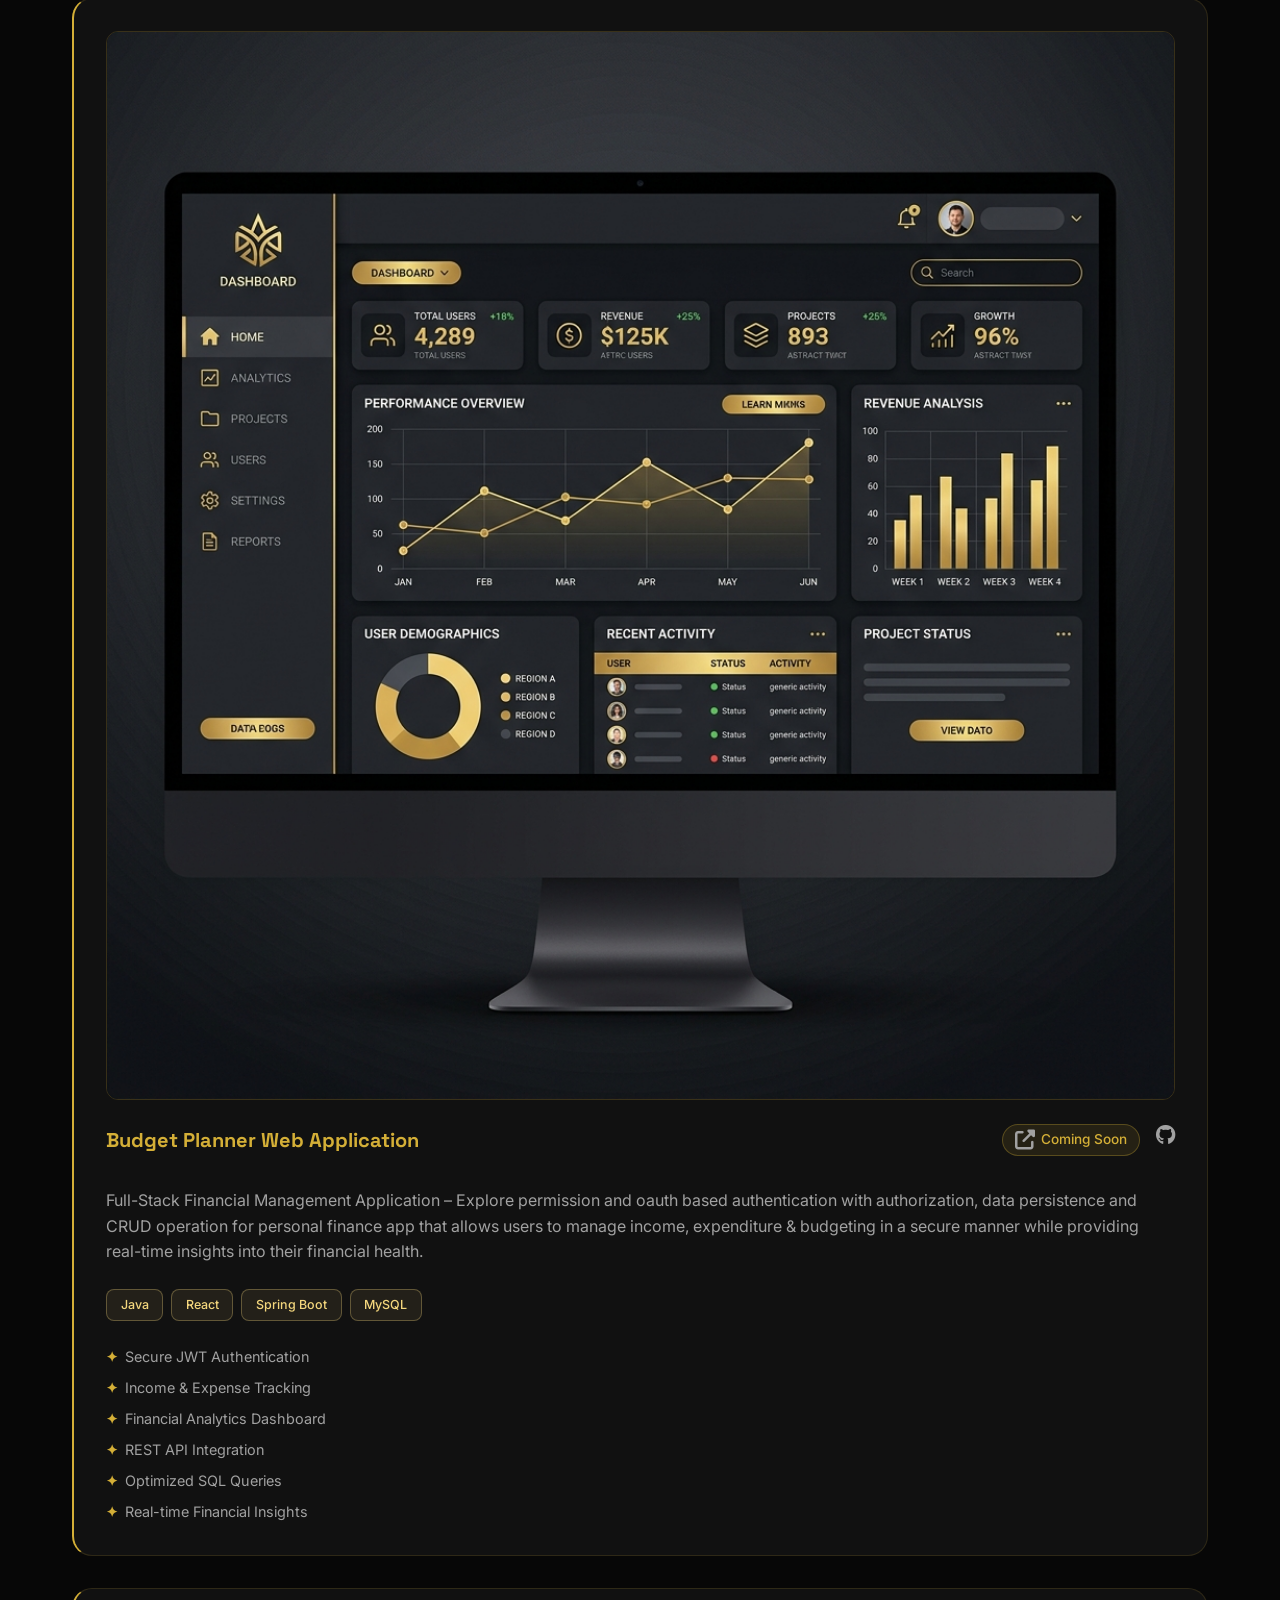
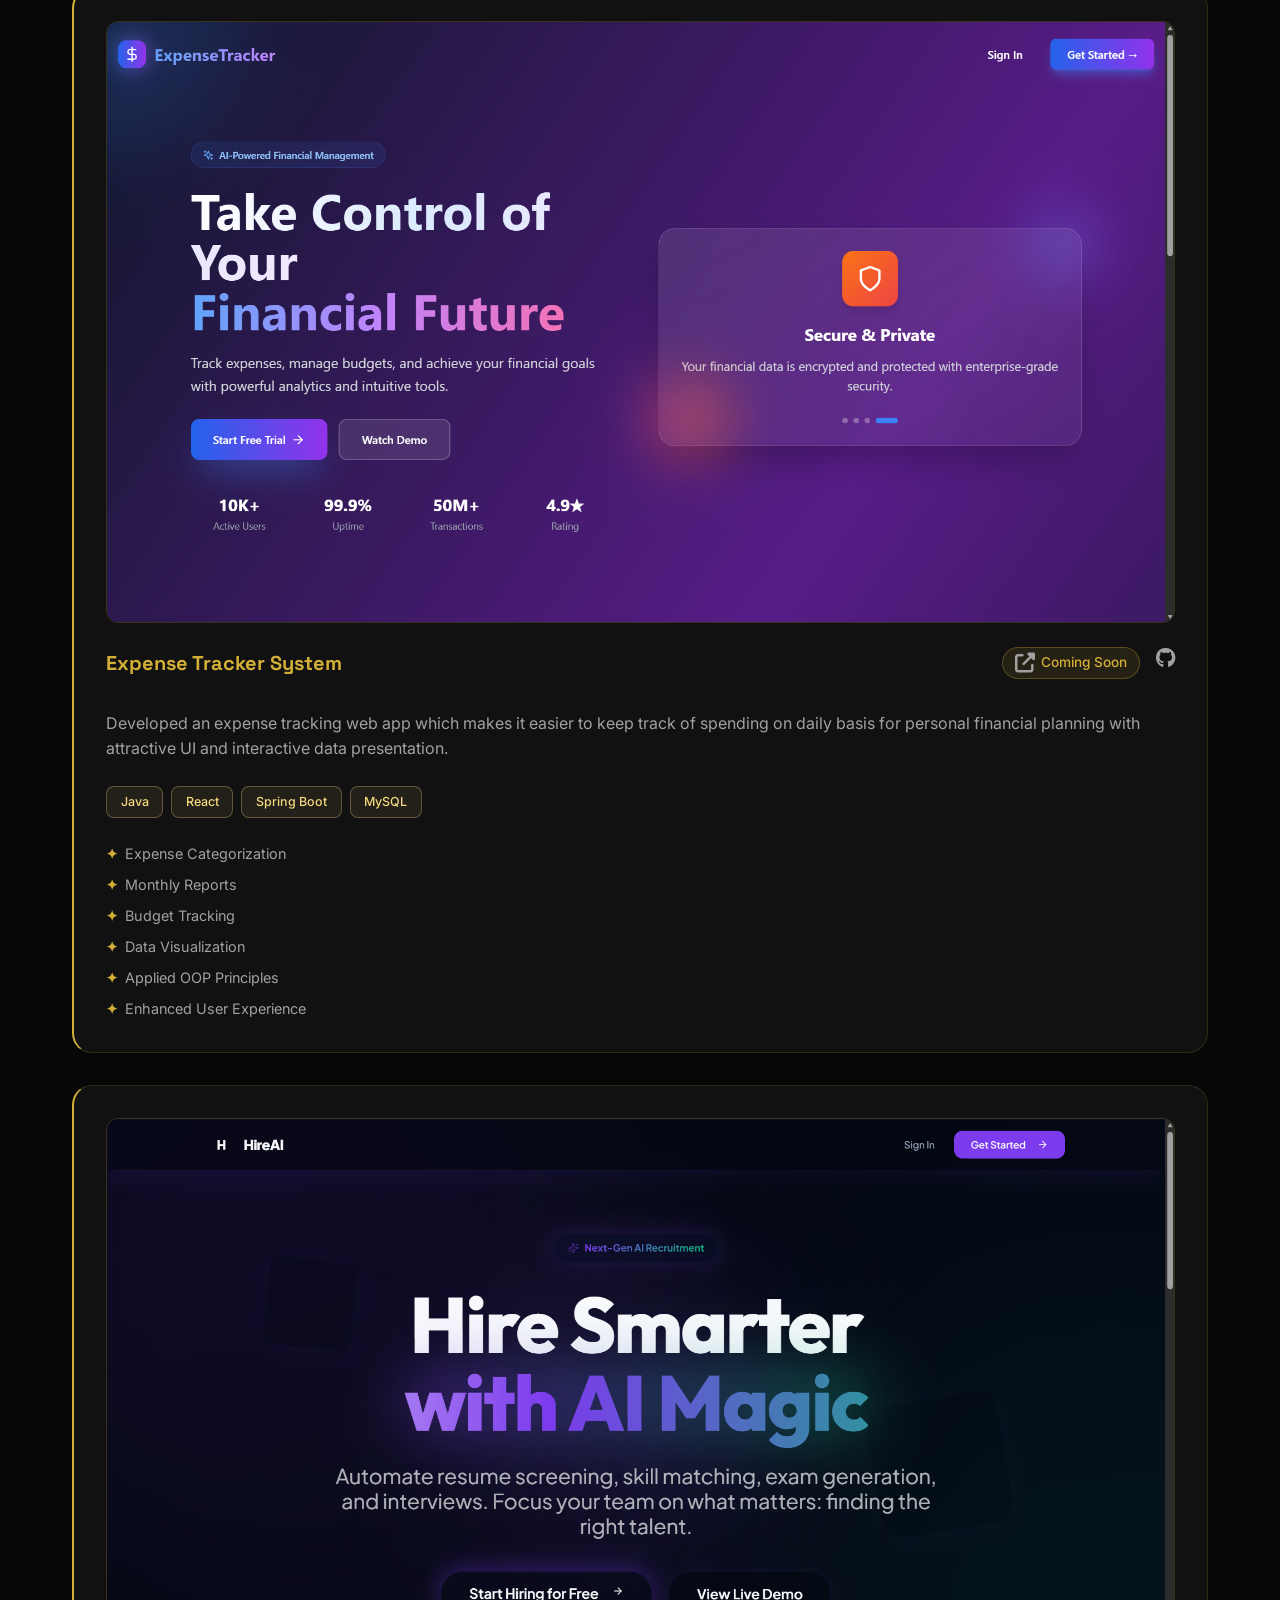
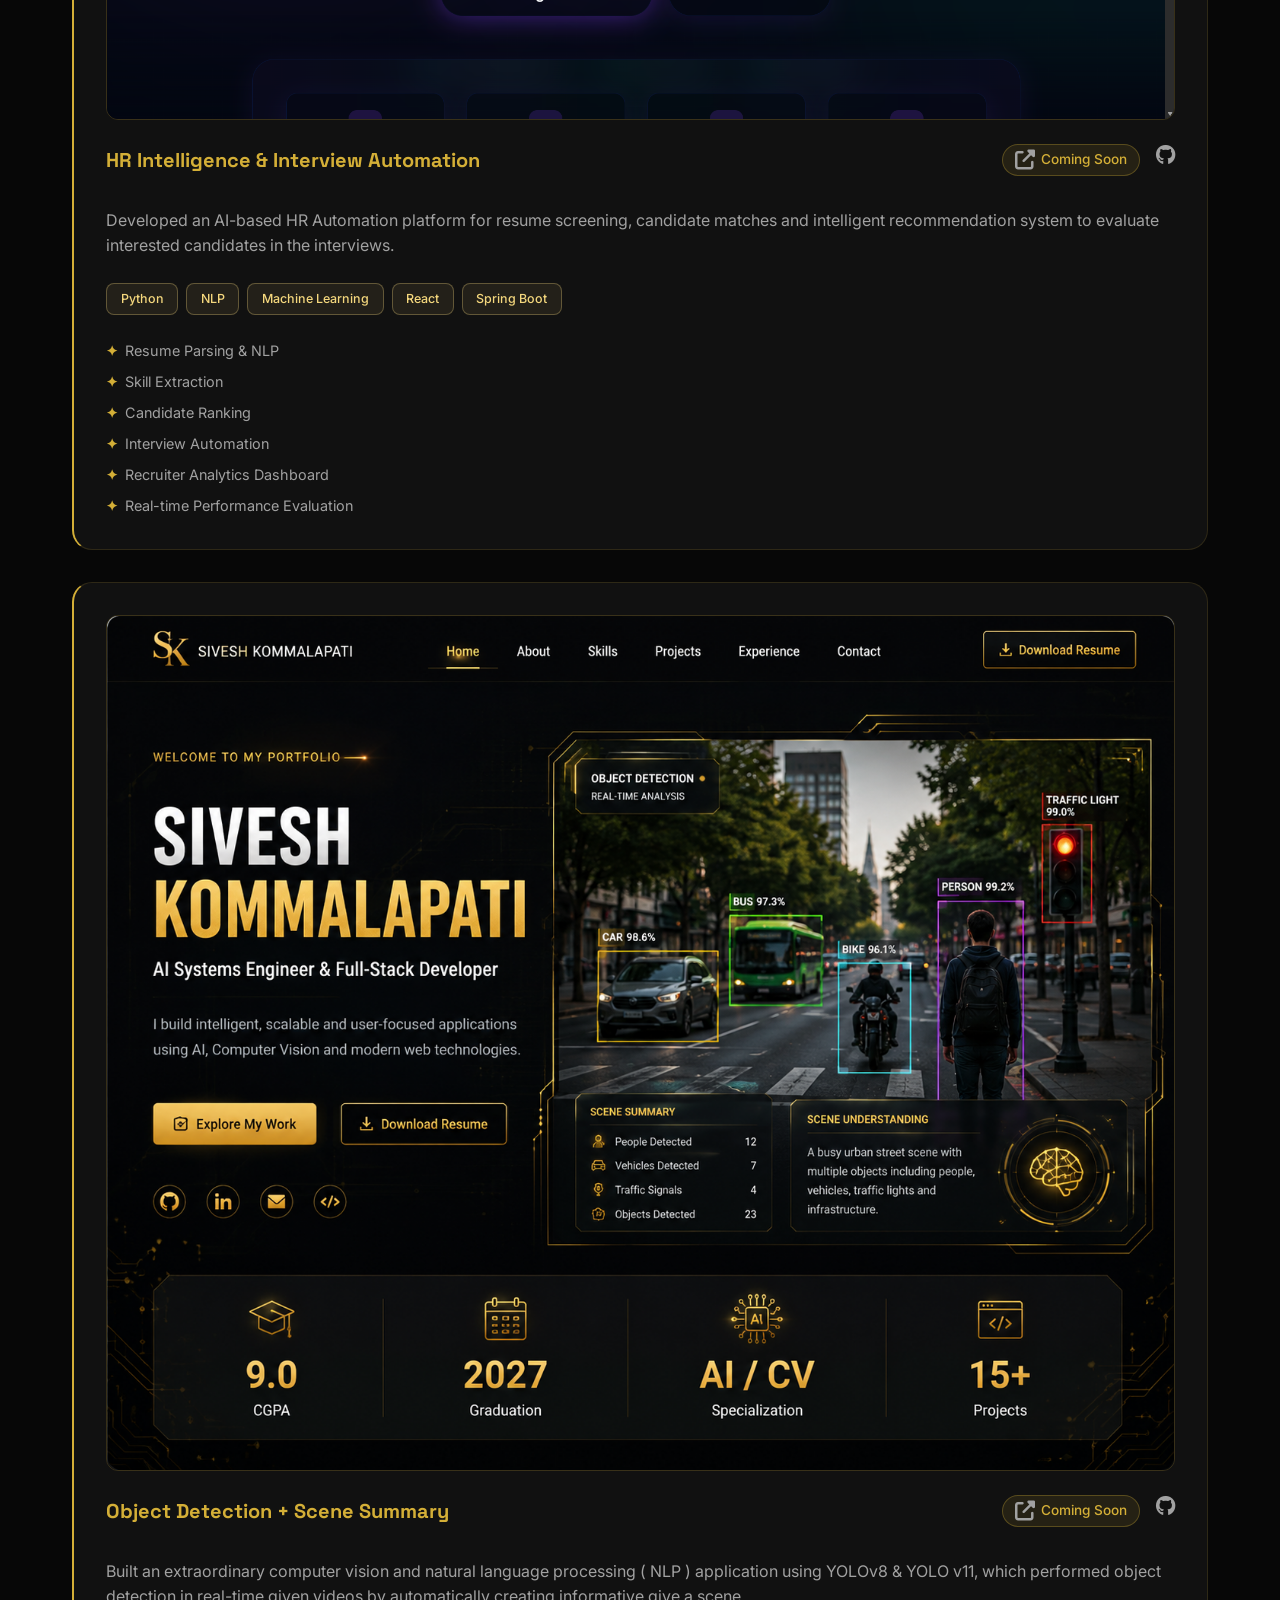
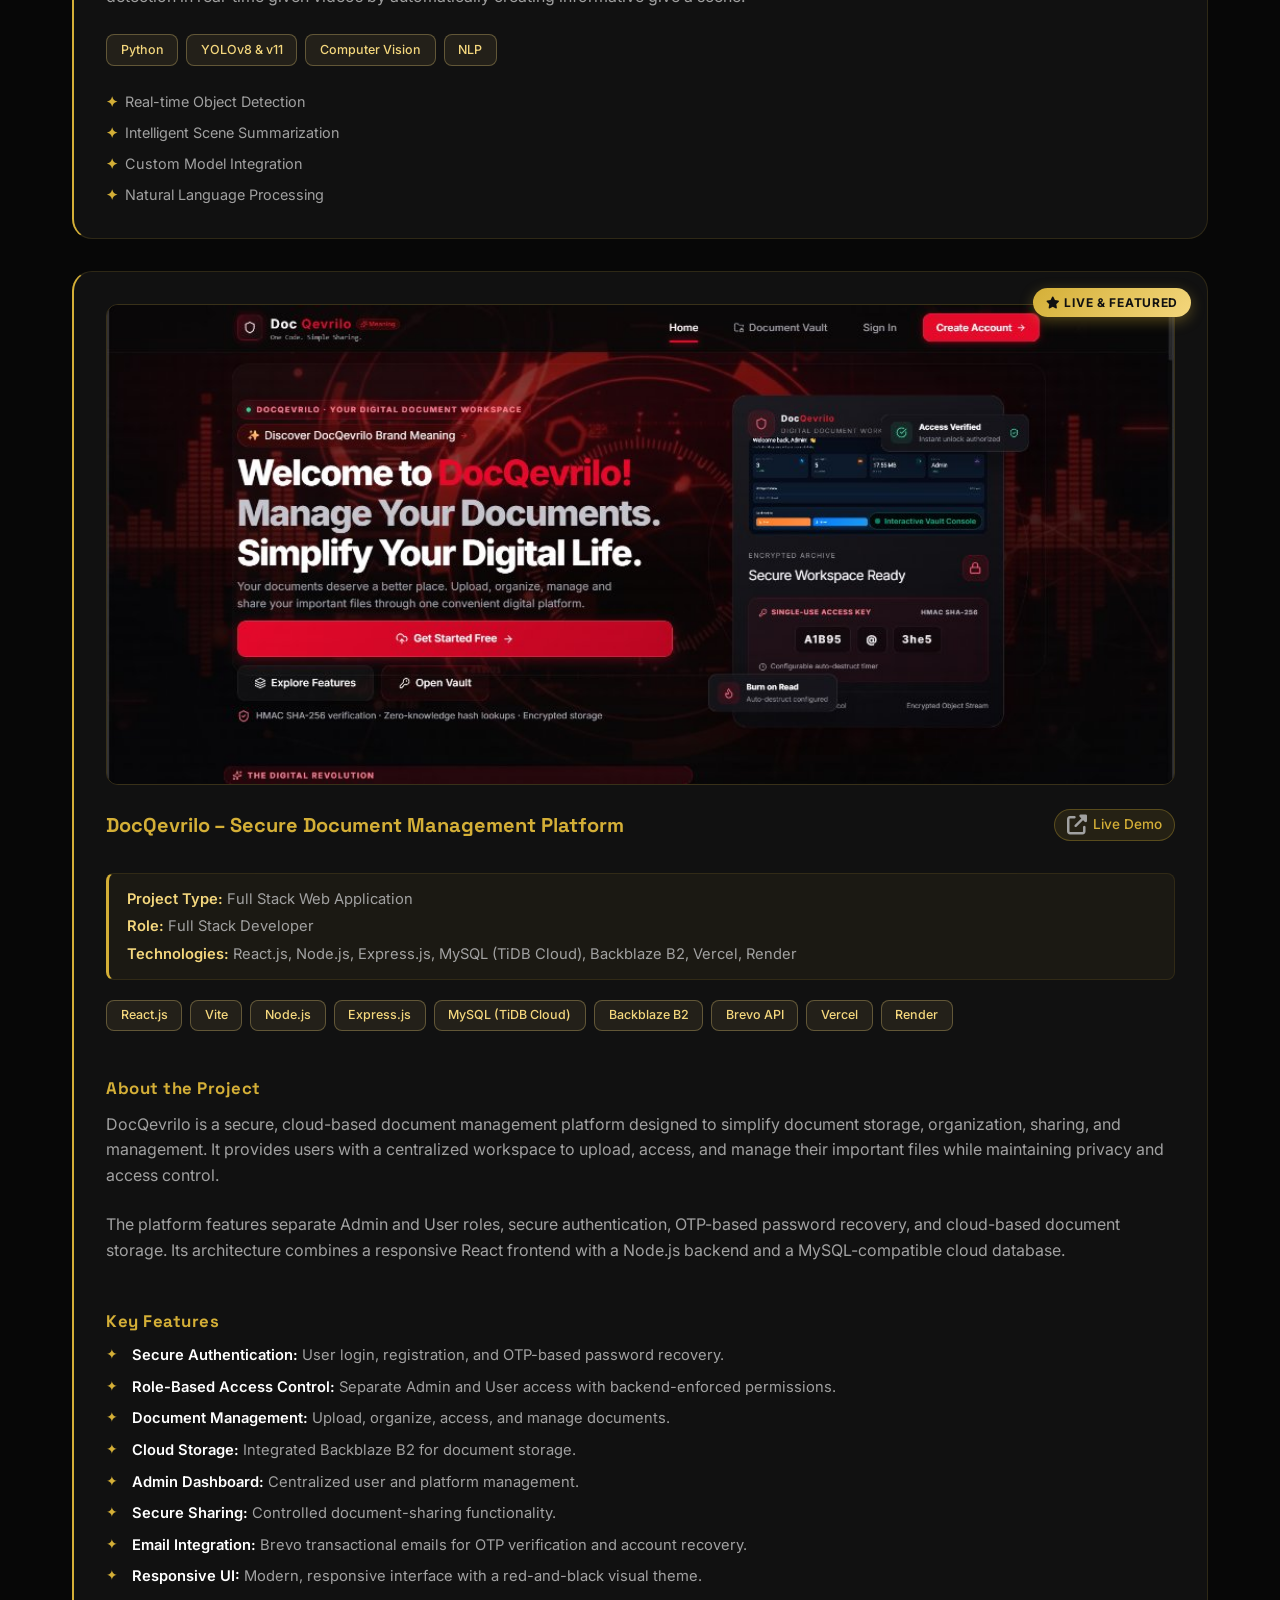
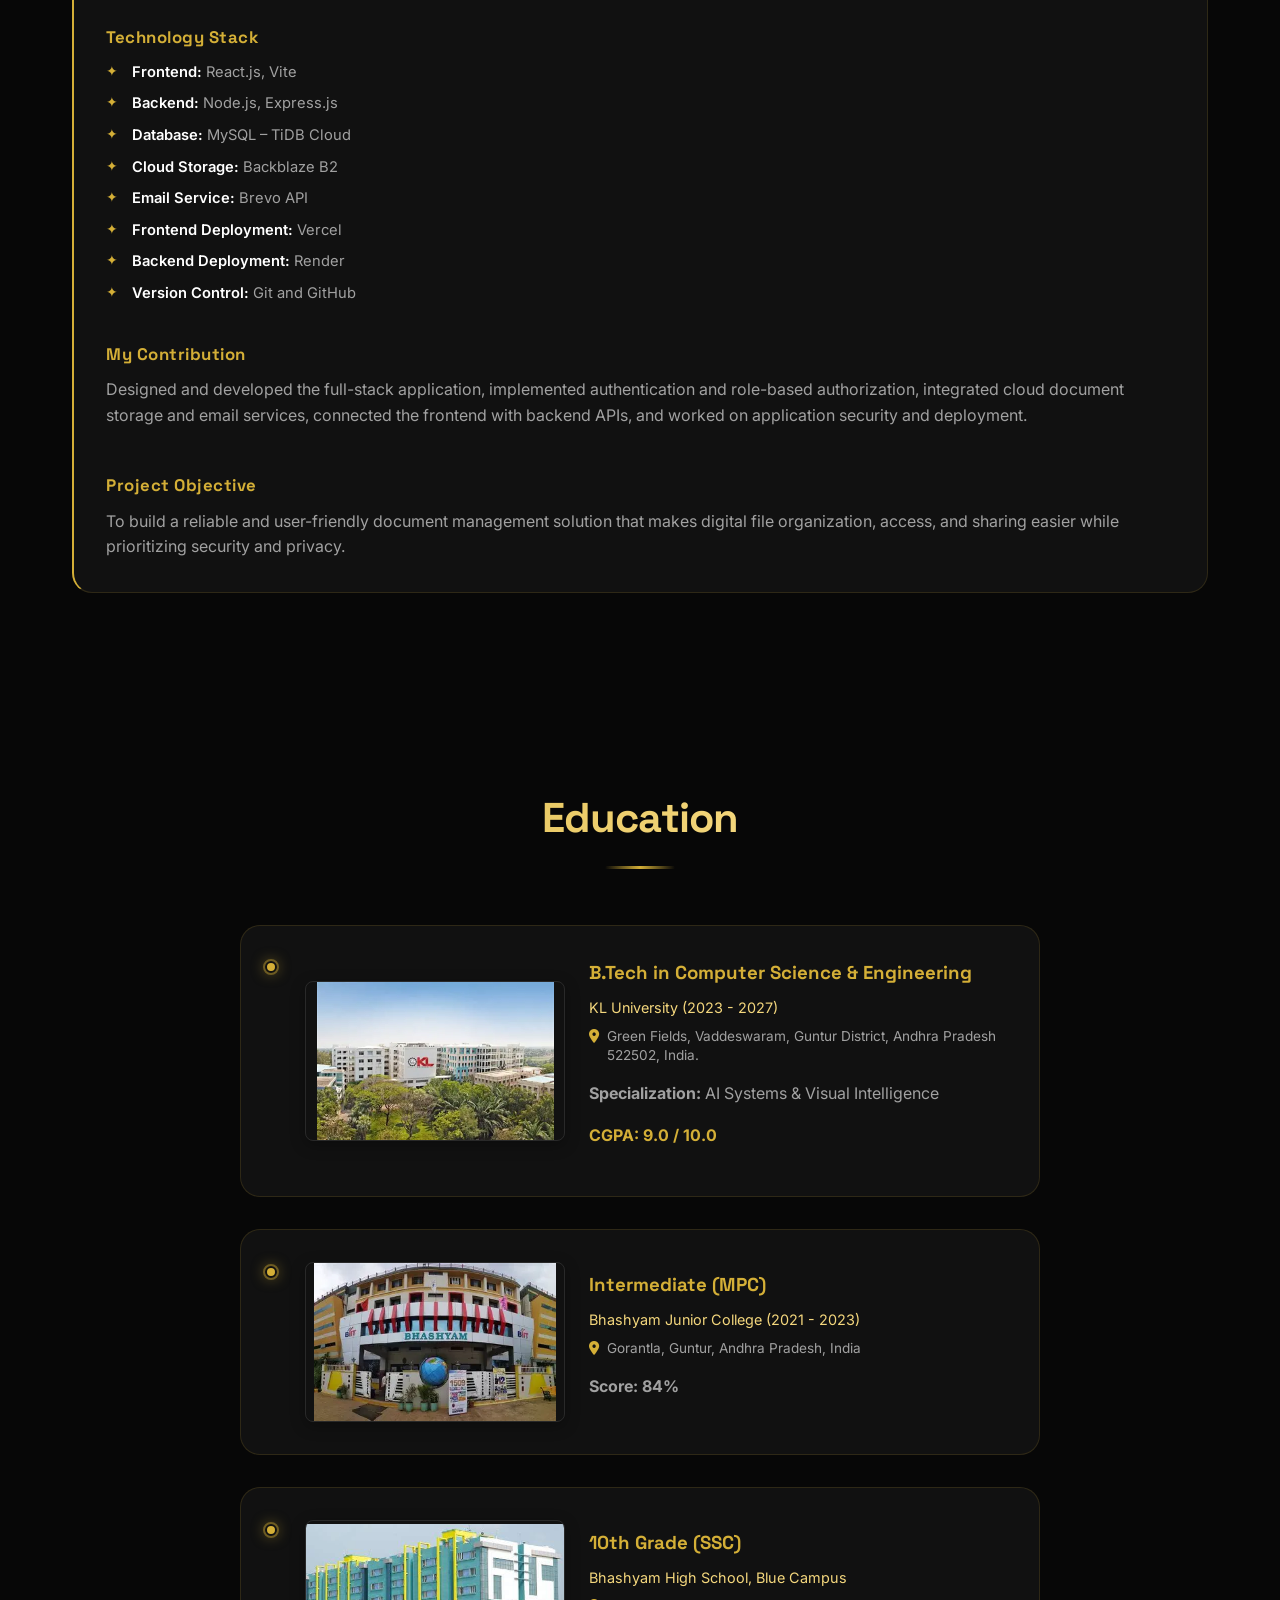
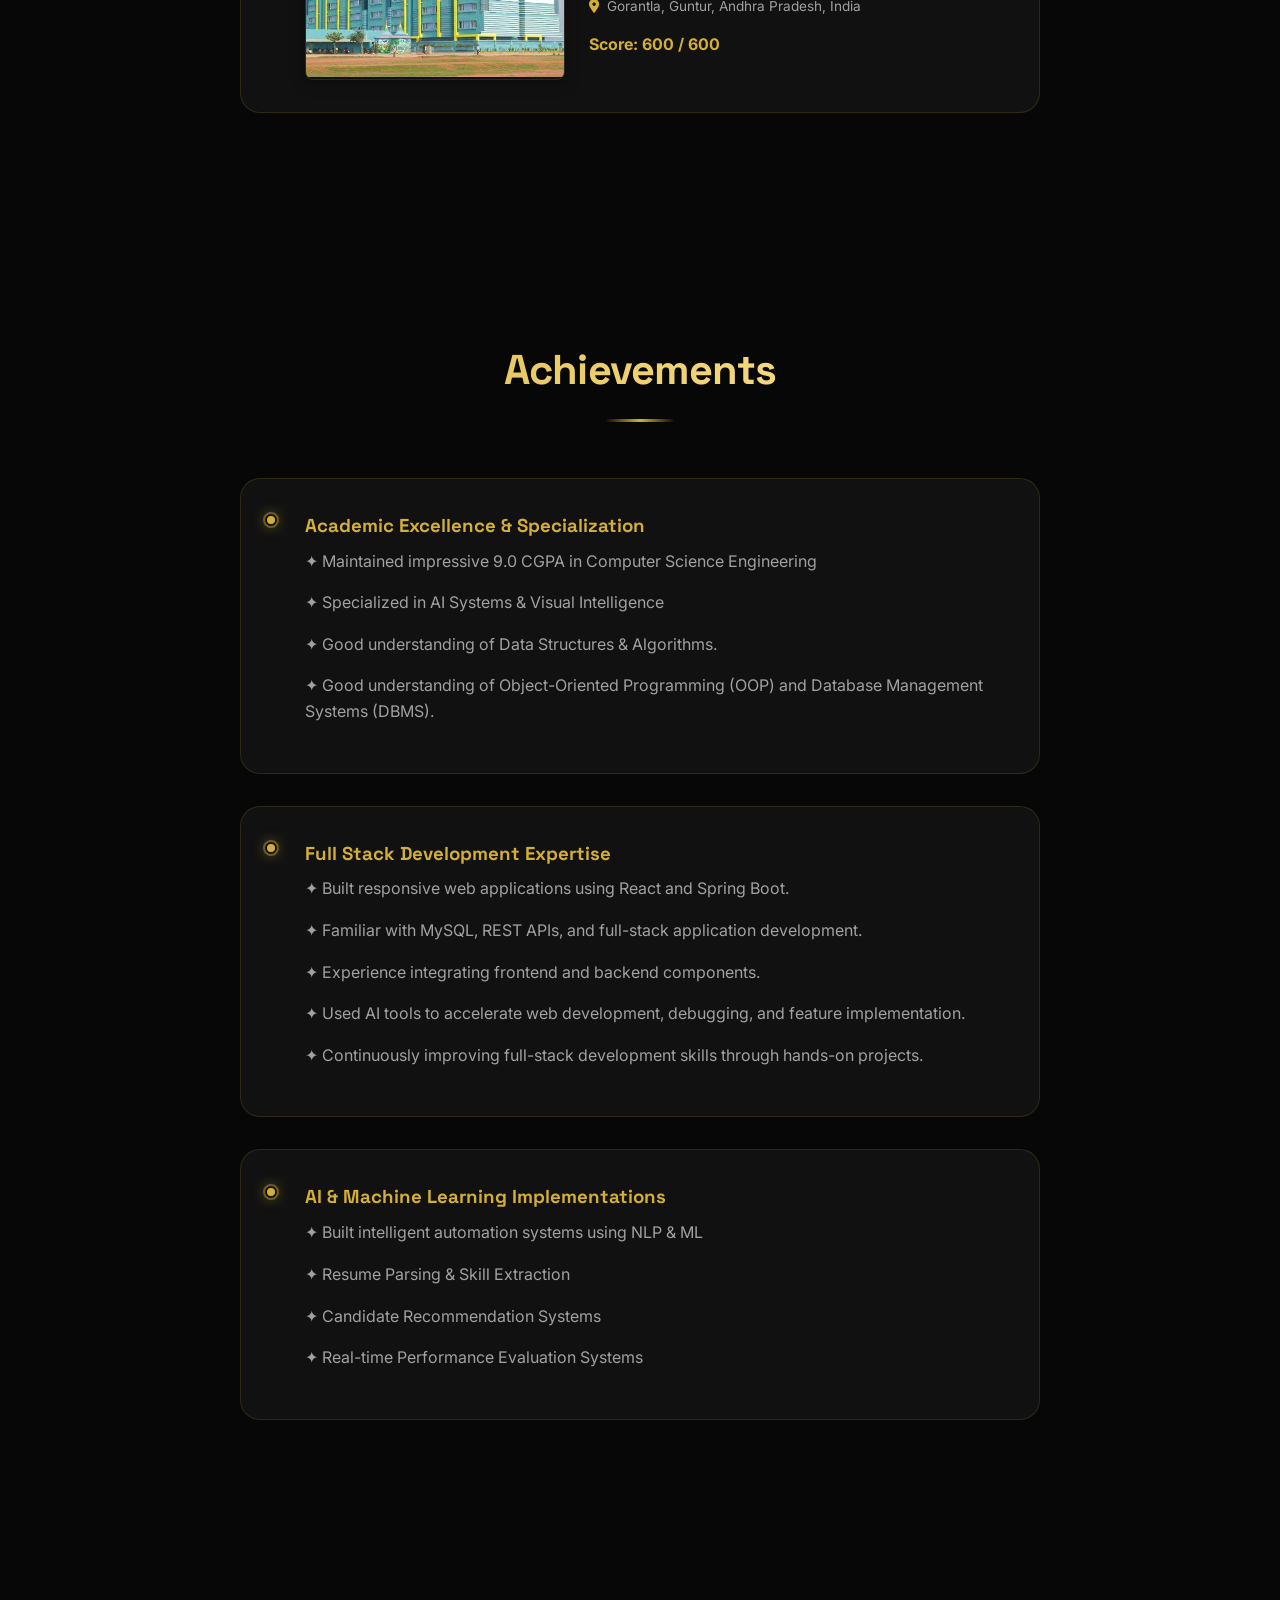
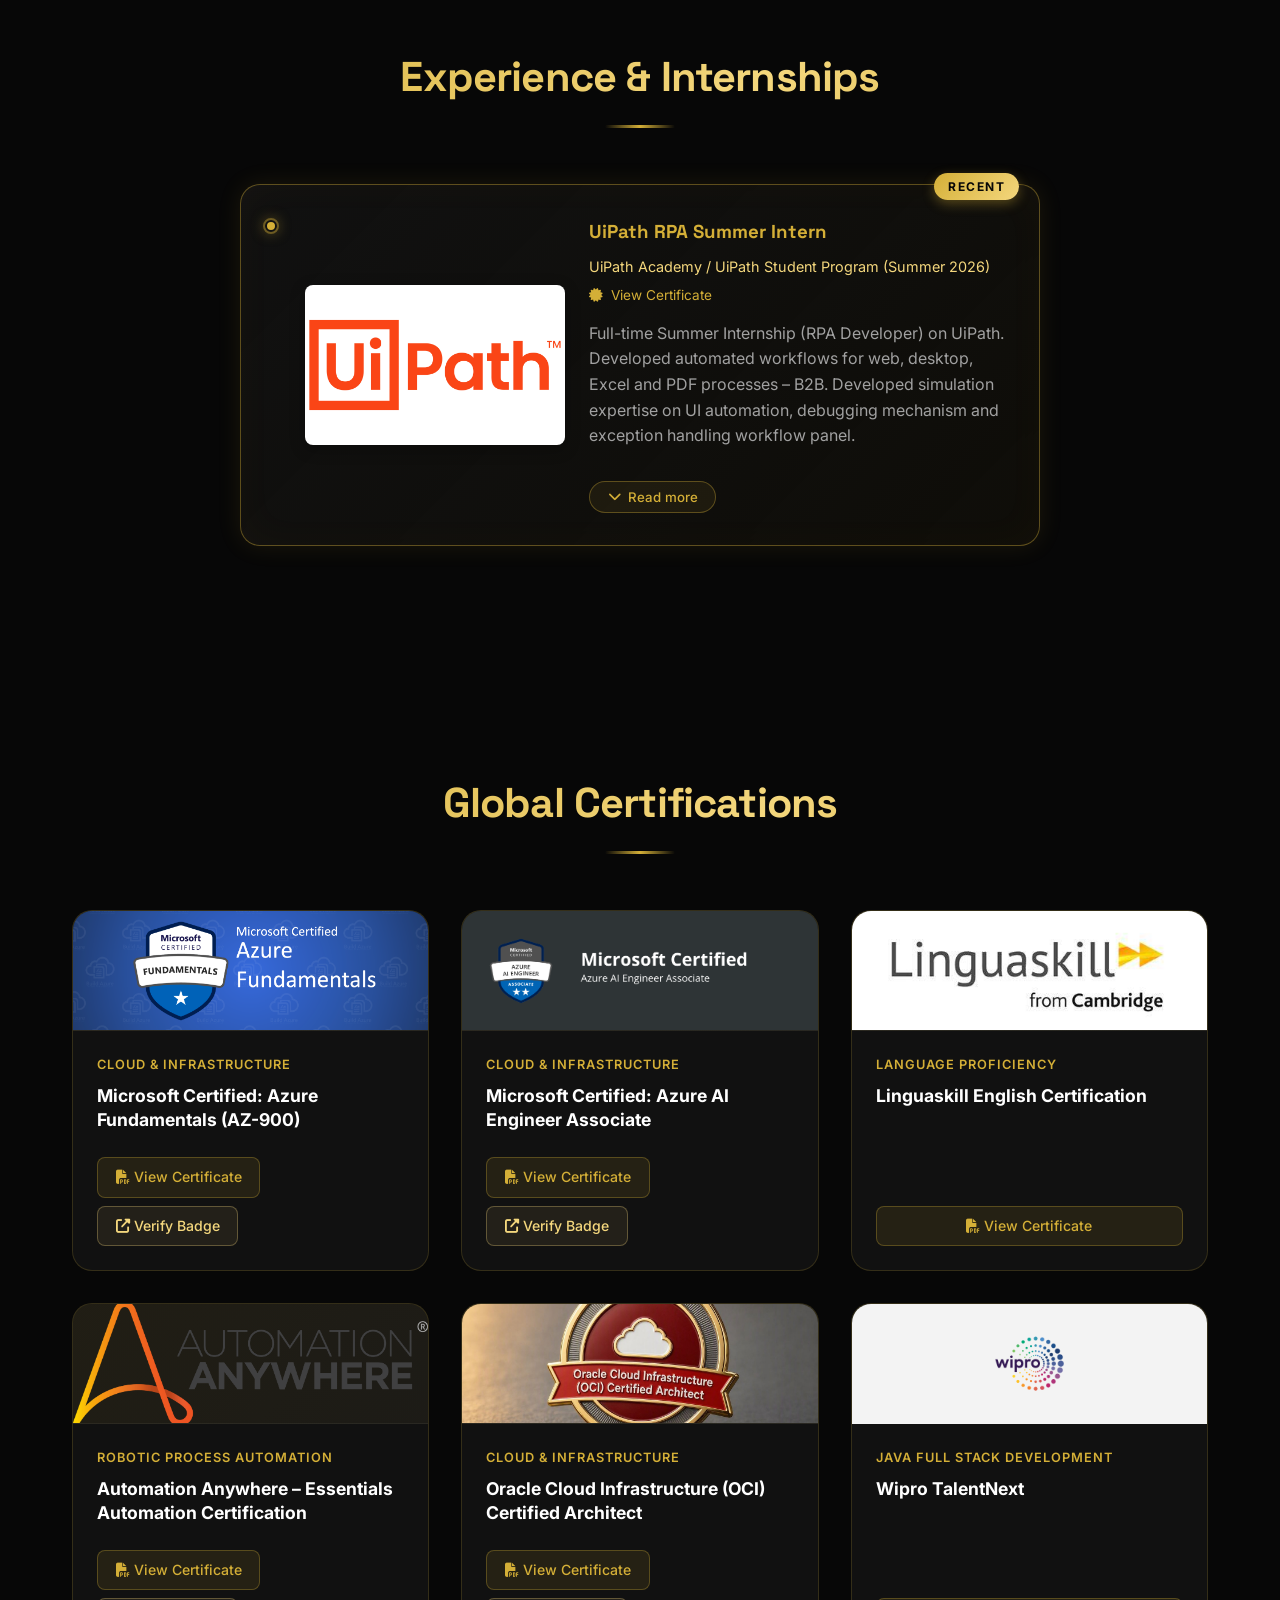
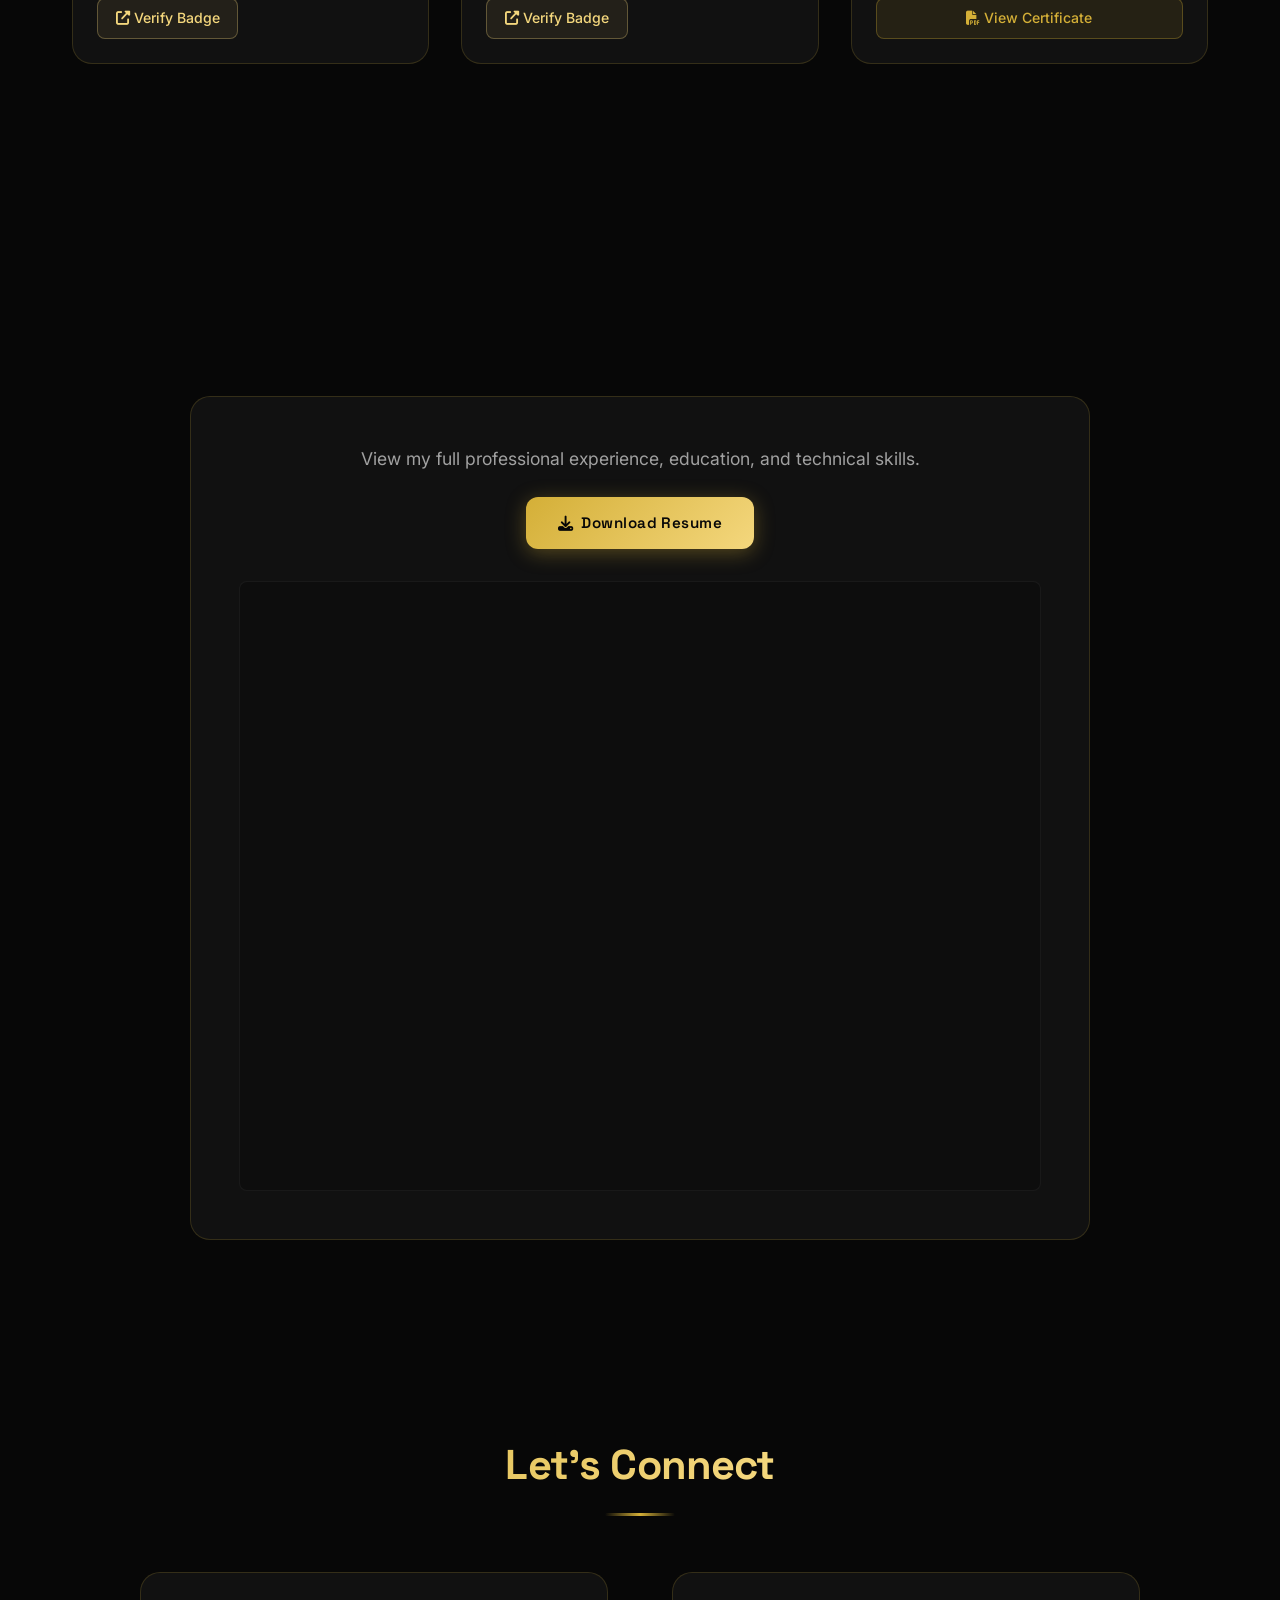
==== commit e259b067: "git ogoole update" ====
--- a/index.html
+++ b/index.html
@@ -85,7 +85,6 @@
     <!-- Security Headers -->
     <meta http-equiv="X-XSS-Protection" content="1; mode=block">
     <meta http-equiv="X-Content-Type-Options" content="nosniff">
-    <meta http-equiv="X-Frame-Options" content="SAMEORIGIN">
     <meta name="referrer" content="strict-origin-when-cross-origin">
     <meta http-equiv="Permissions-Policy" content="camera=(), microphone=(), geolocation=(), payment=(), usb=()">
 
@@ -244,7 +243,7 @@
                     <div class="stat-label">Projects Built</div>
                 </div>
                 <div class="stat-card glass-effect">
-                    <div class="stat-number" data-count="5">5</div>
+                    <div class="stat-number" data-count="6">6</div>
                     <div class="stat-label">Global Certifications</div>
                 </div>
                 <div class="stat-card glass-effect">
@@ -901,6 +900,21 @@
                                 target="_blank" rel="noopener noreferrer" class="cert-btn cert-btn-verify"><i
                                     class="fas fa-external-link-alt"></i> Verify Badge</a>
                         </div>
+                    </div>
+                </div>
+
+                <!-- Wipro TalentNext -->
+                <div class="cert-card glass-effect">
+                    <div class="cert-icon-container" style="background: rgba(255, 255, 255, 0.95);">
+                        <img src="assets/images/wipro-logo.png" alt="Wipro TalentNext Badge" class="cert-badge-img"
+                            style="object-fit: contain; padding: 14px;">
+                    </div>
+                    <div class="cert-details">
+                        <span class="cert-category">Java Full Stack Development</span>
+                        <h4>Wipro TalentNext</h4>
+                        <a href="assets/images/TNext-SE-2026-J_261074068_Kommalapati%20Sivesh.pdf" target="_blank"
+                            rel="noopener noreferrer" class="cert-btn"><i class="fas fa-file-pdf"></i> View
+                            Certificate</a>
                     </div>
                 </div>
             </div>
@@ -1014,7 +1028,7 @@
                         </div>
 
                         <div class="chat-input-area">
-                                type="text" id="chat-input" placeholder="Please share the purpose of your message..."
+                            <input type="text" id="chat-input" placeholder="Please share the purpose of your message..."
                                 autocomplete="off" maxlength="1000">
                             <button type="button" id="chat-send-btn" title="Send message" aria-label="Send message"><i
                                     class="fas fa-paper-plane"></i></button>
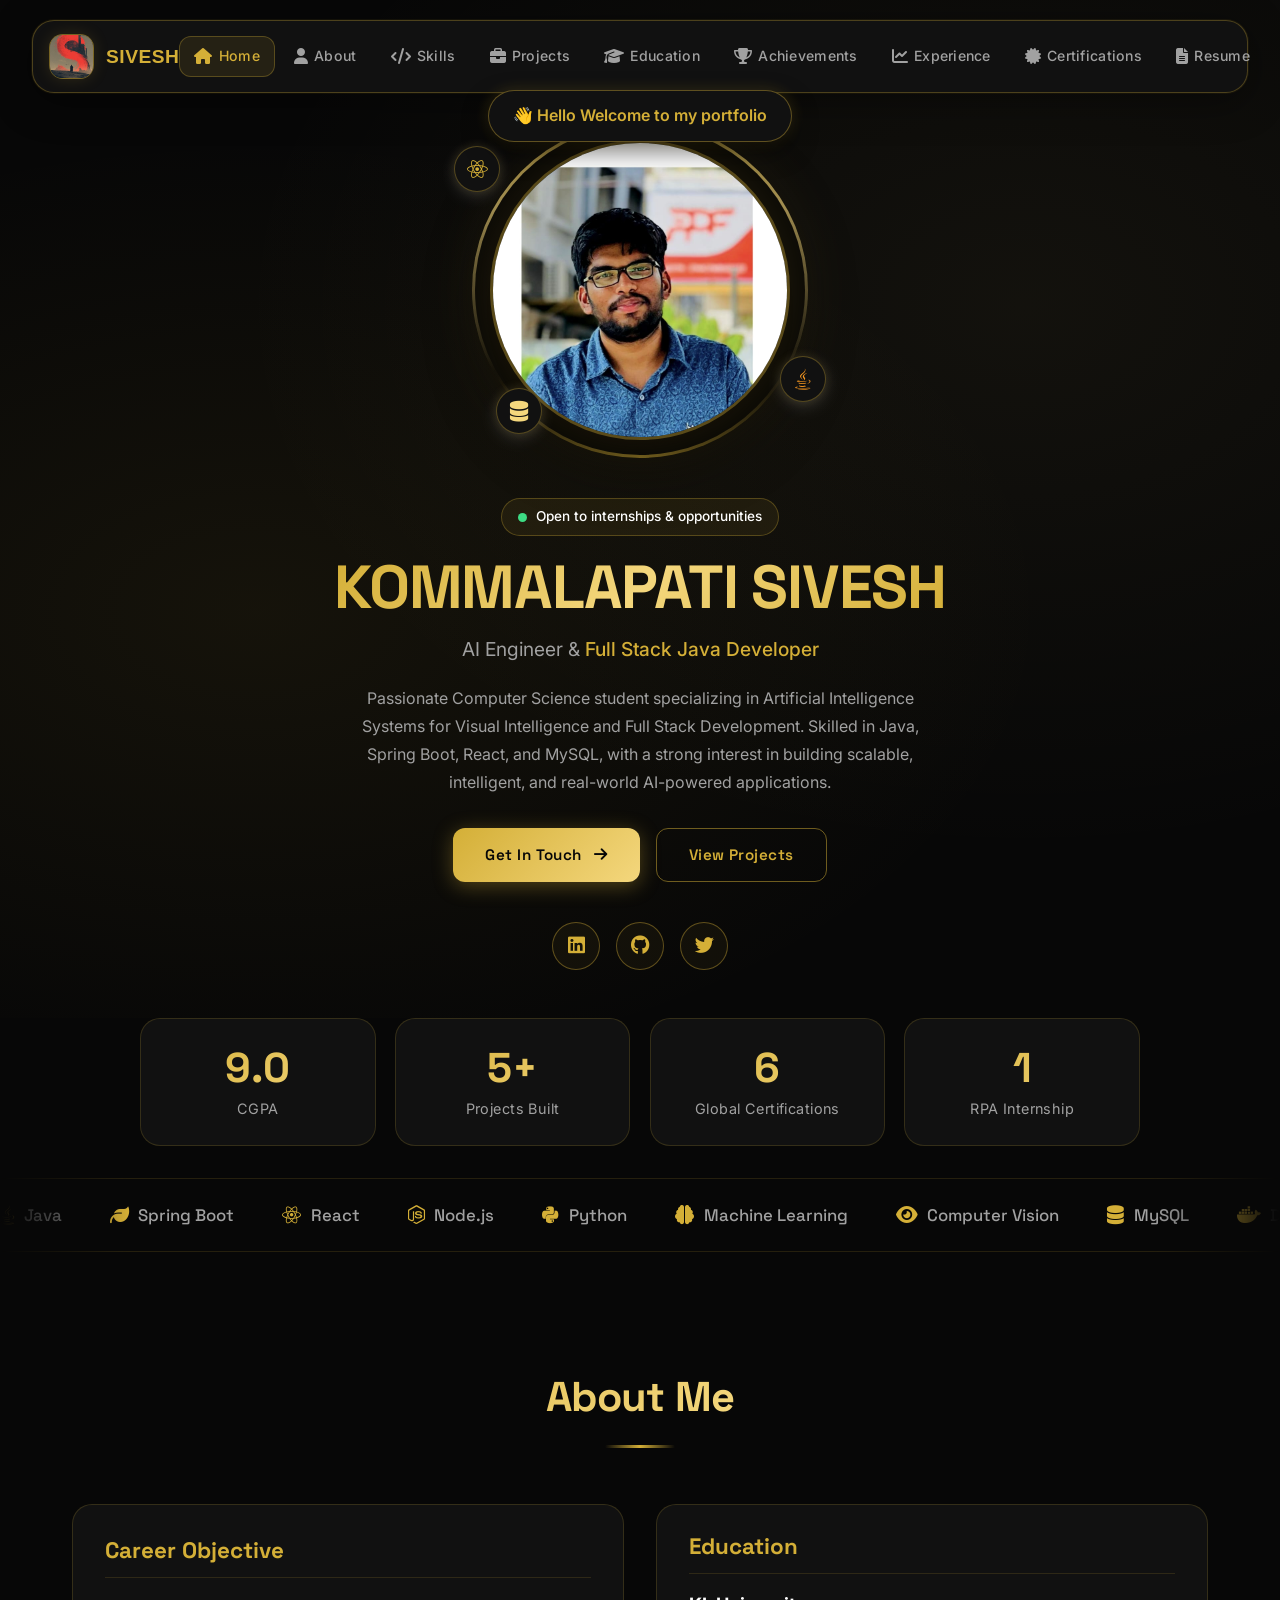
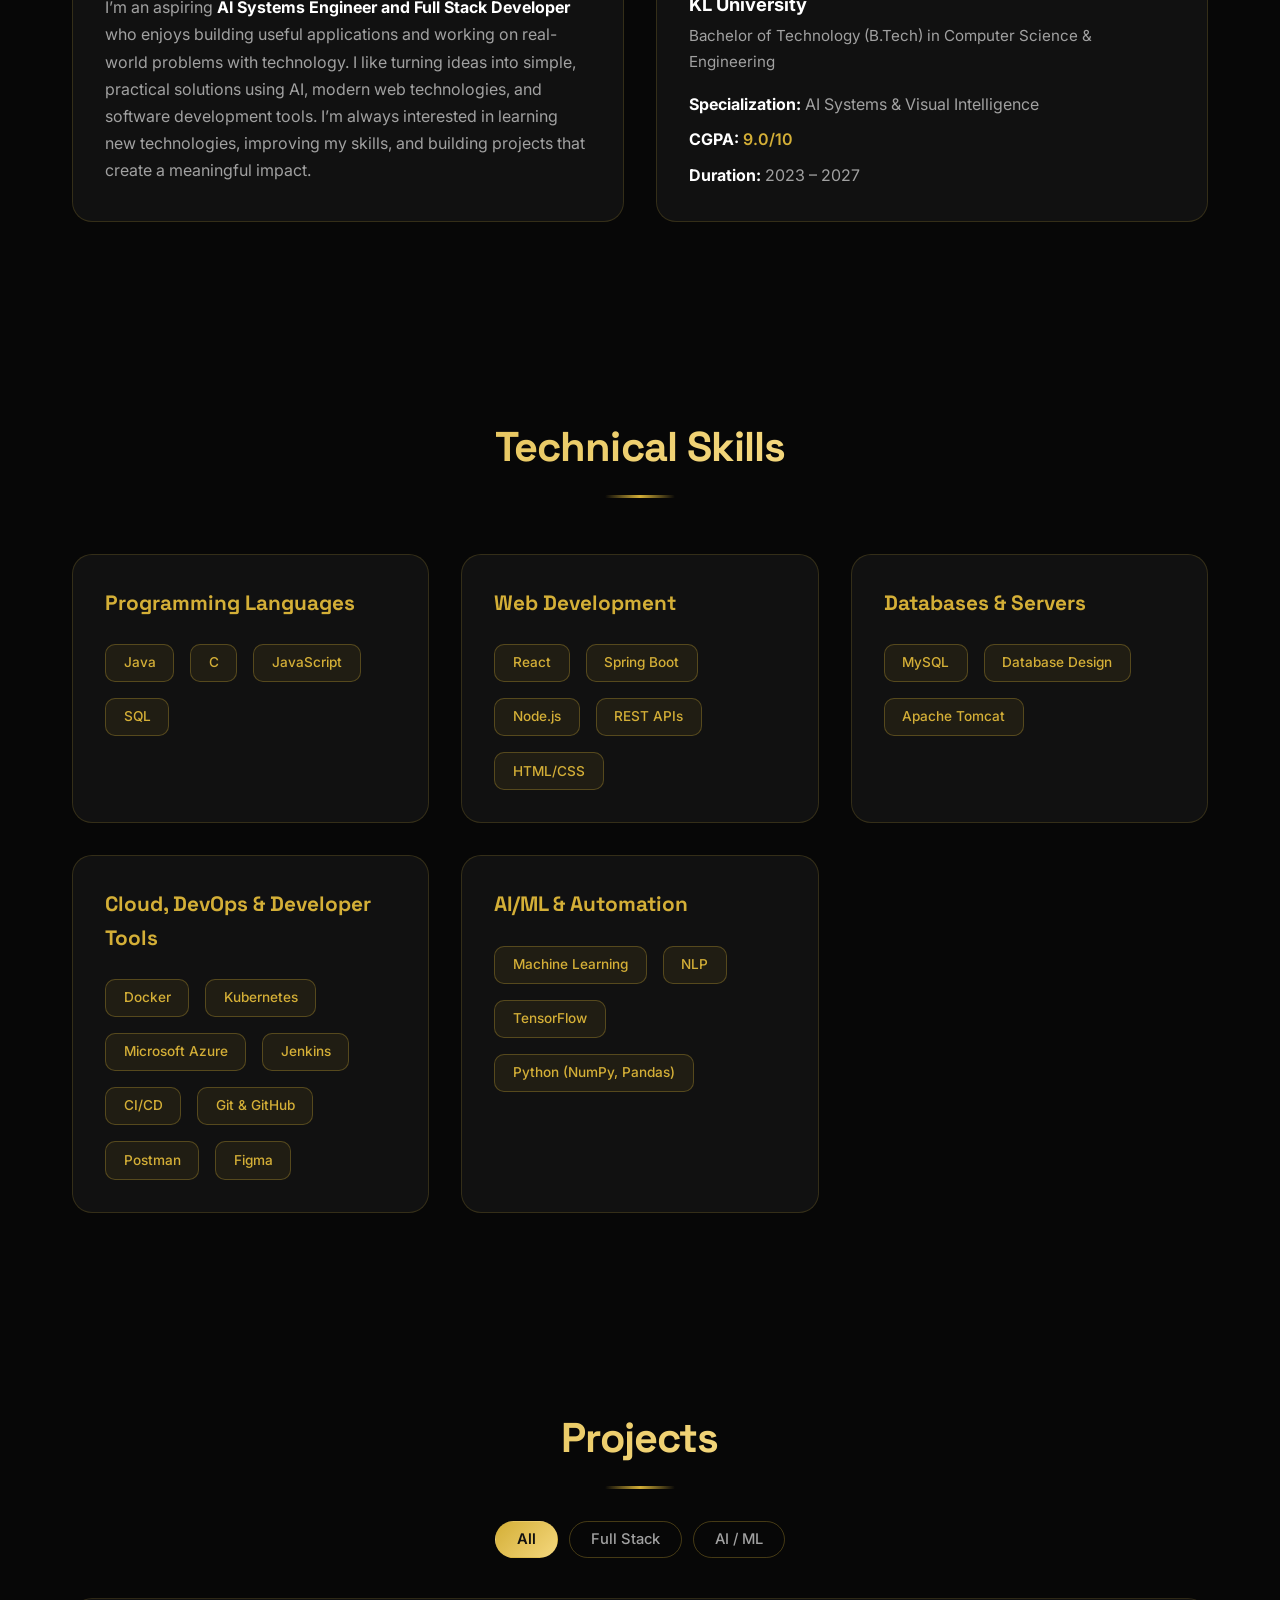
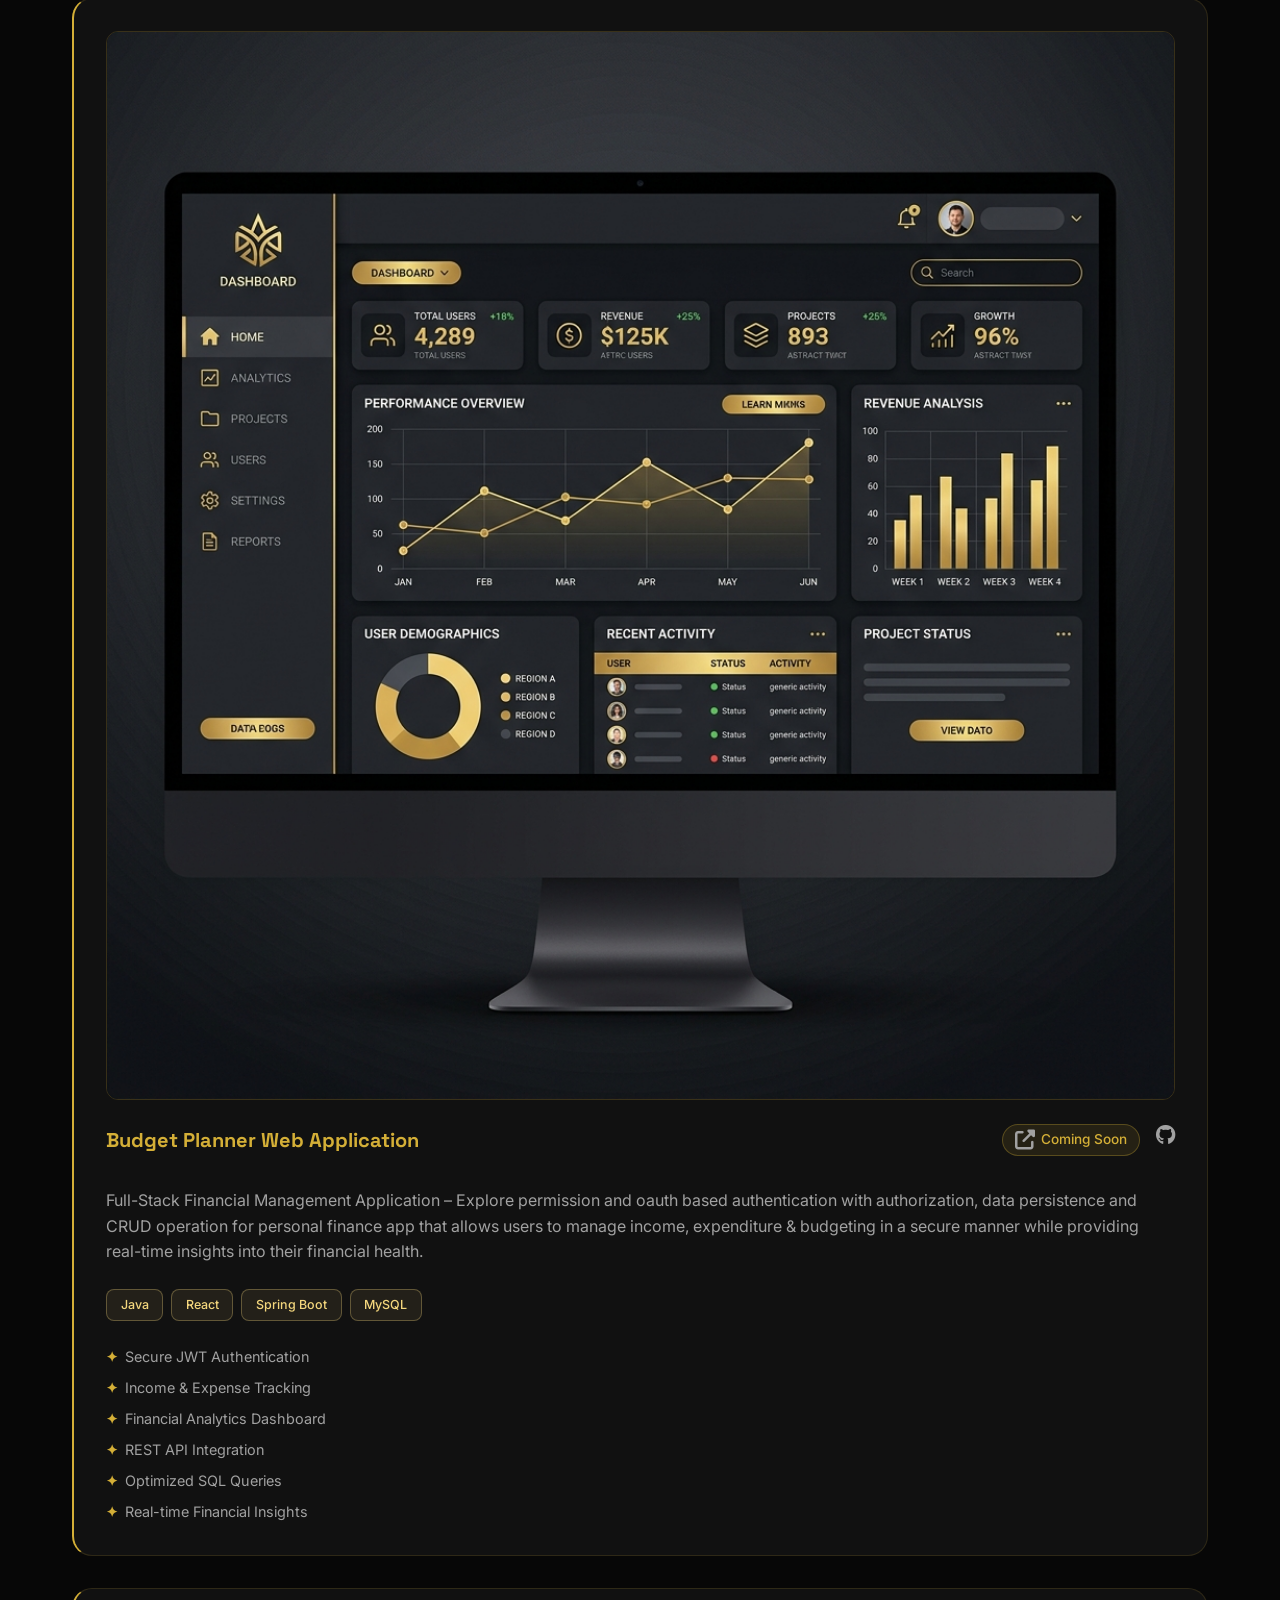
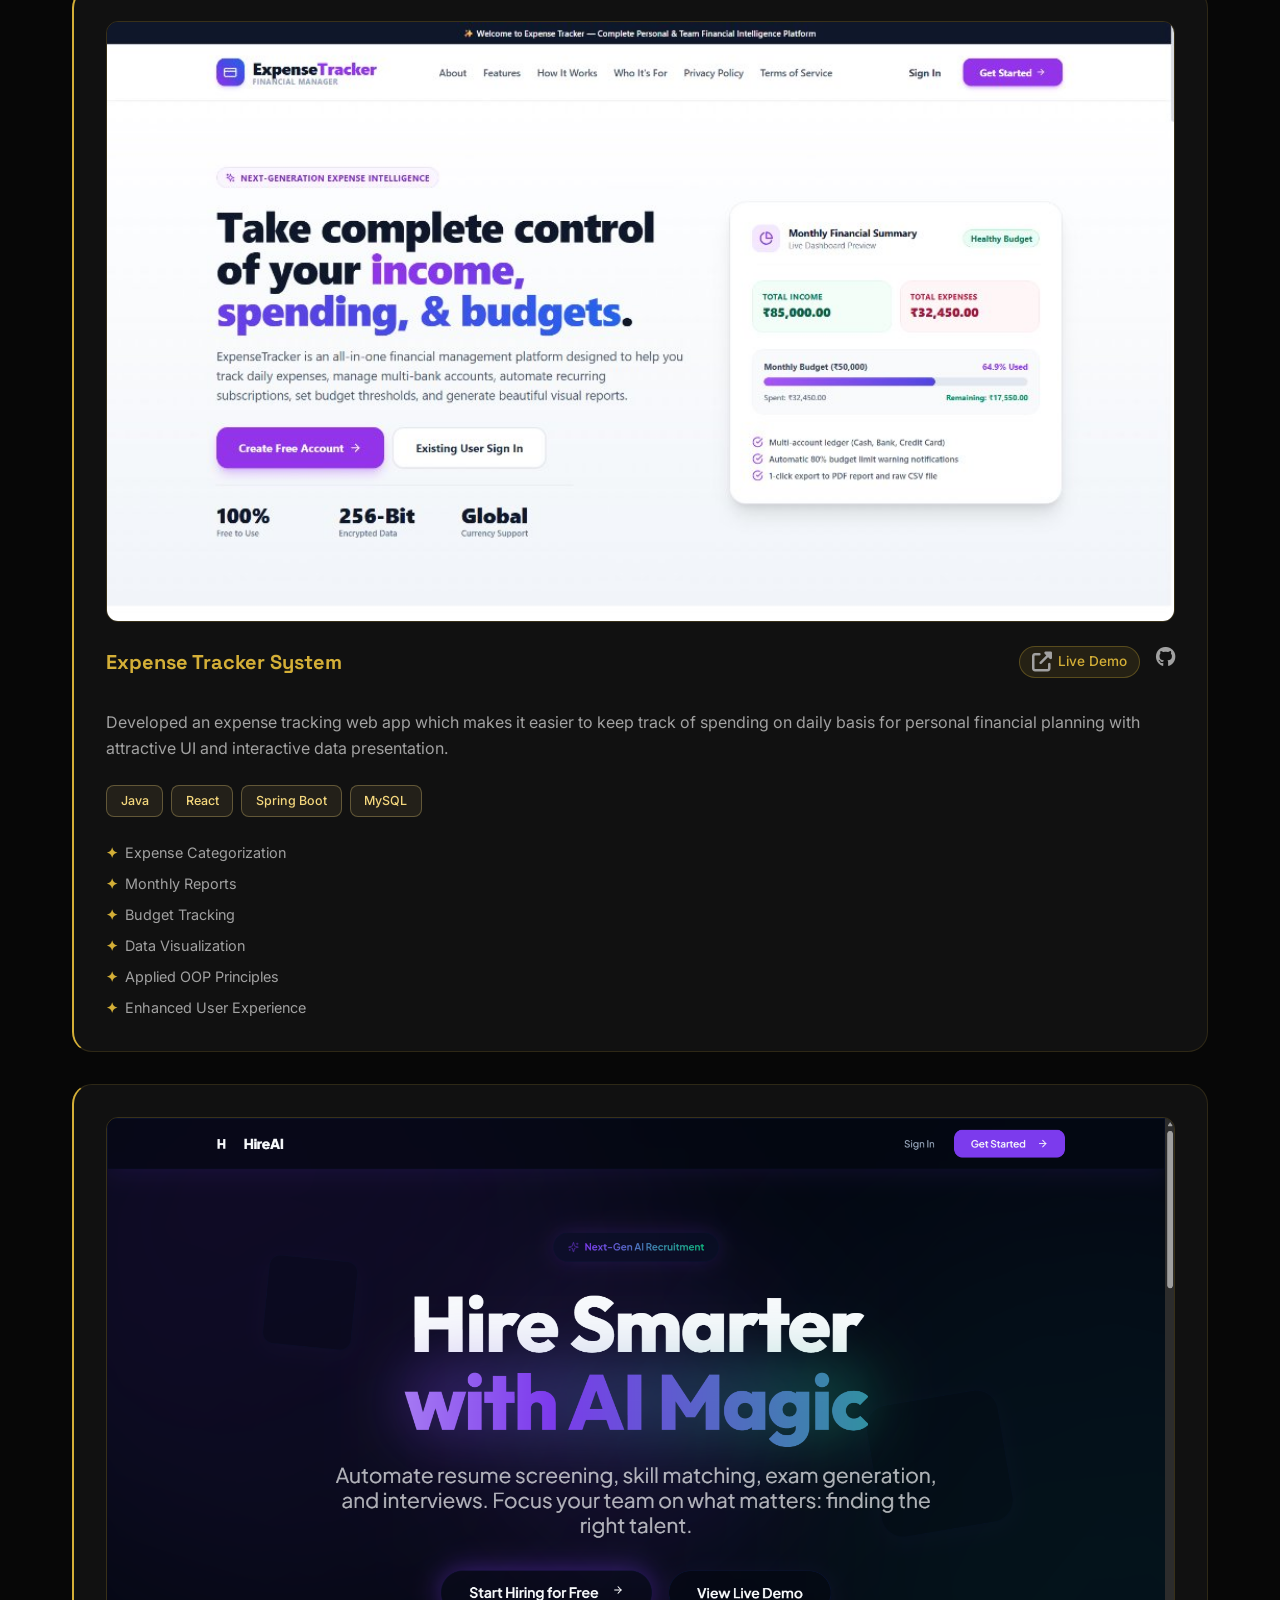
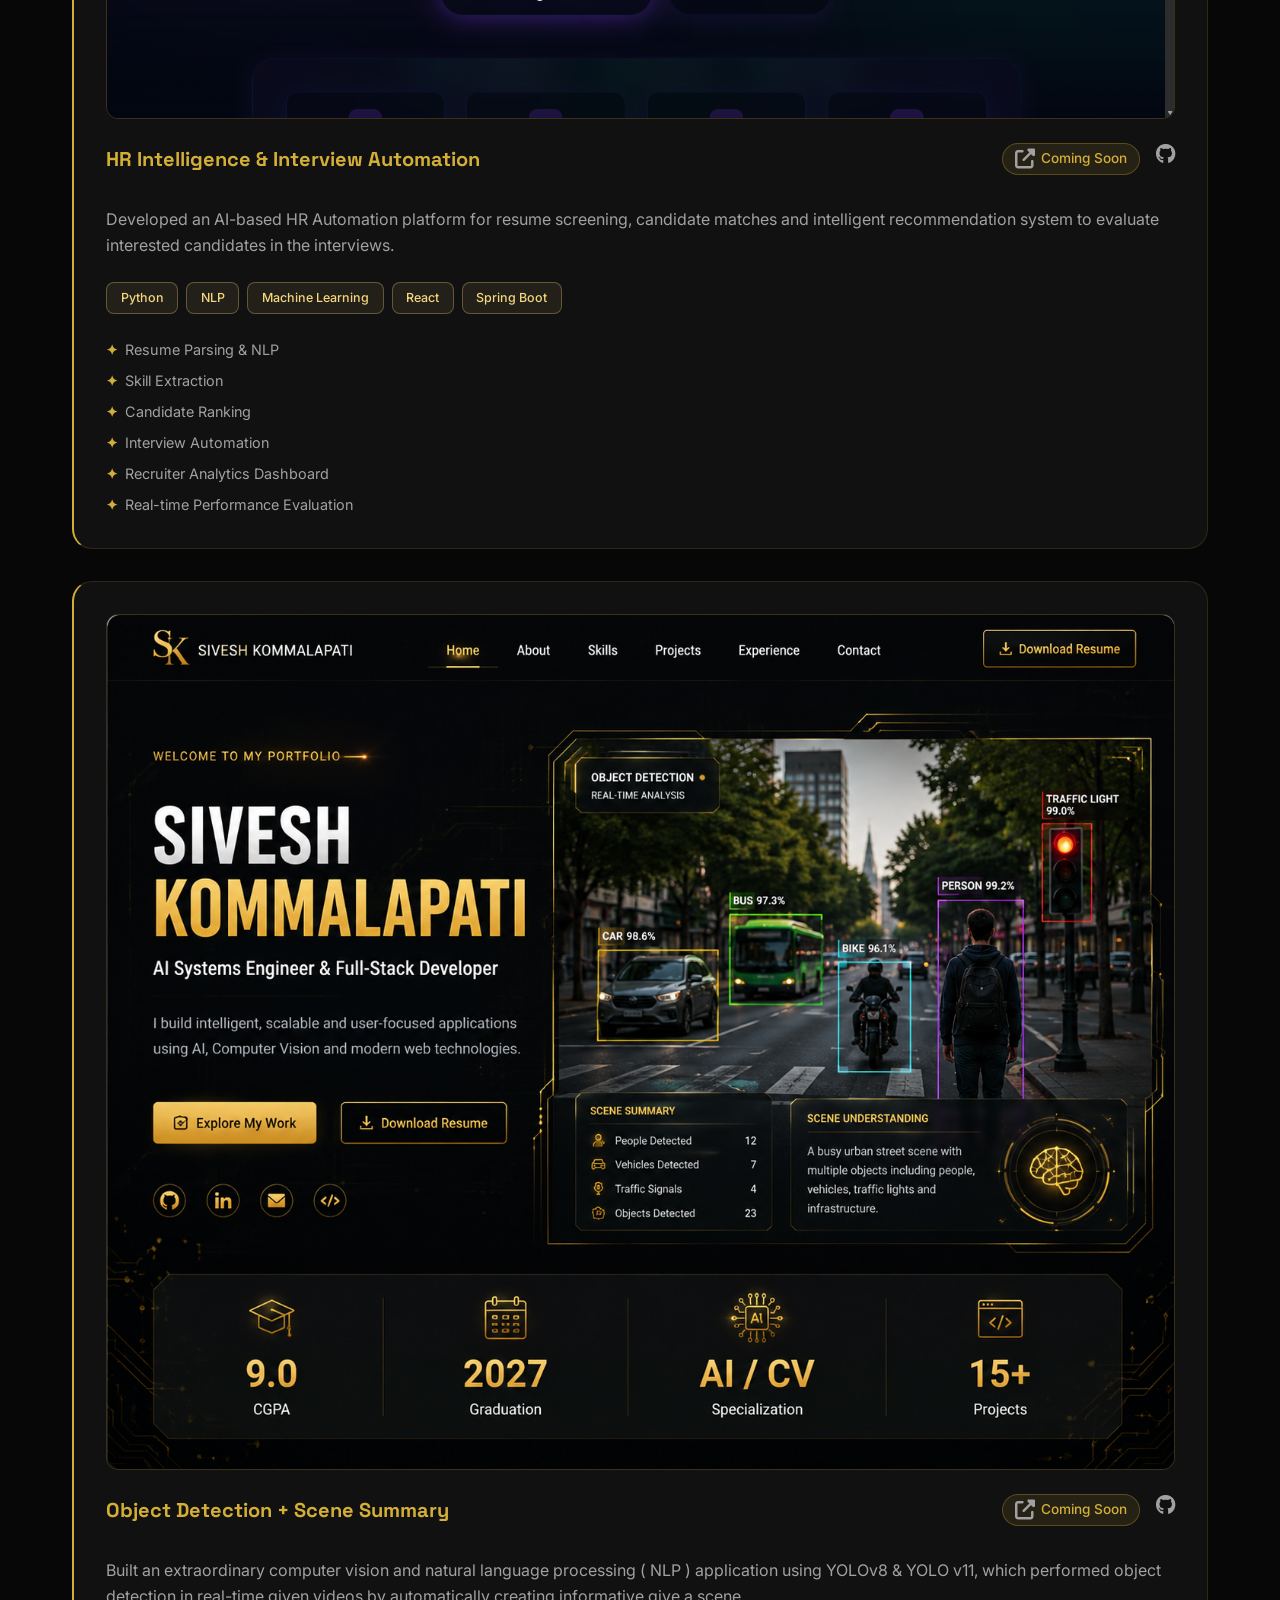
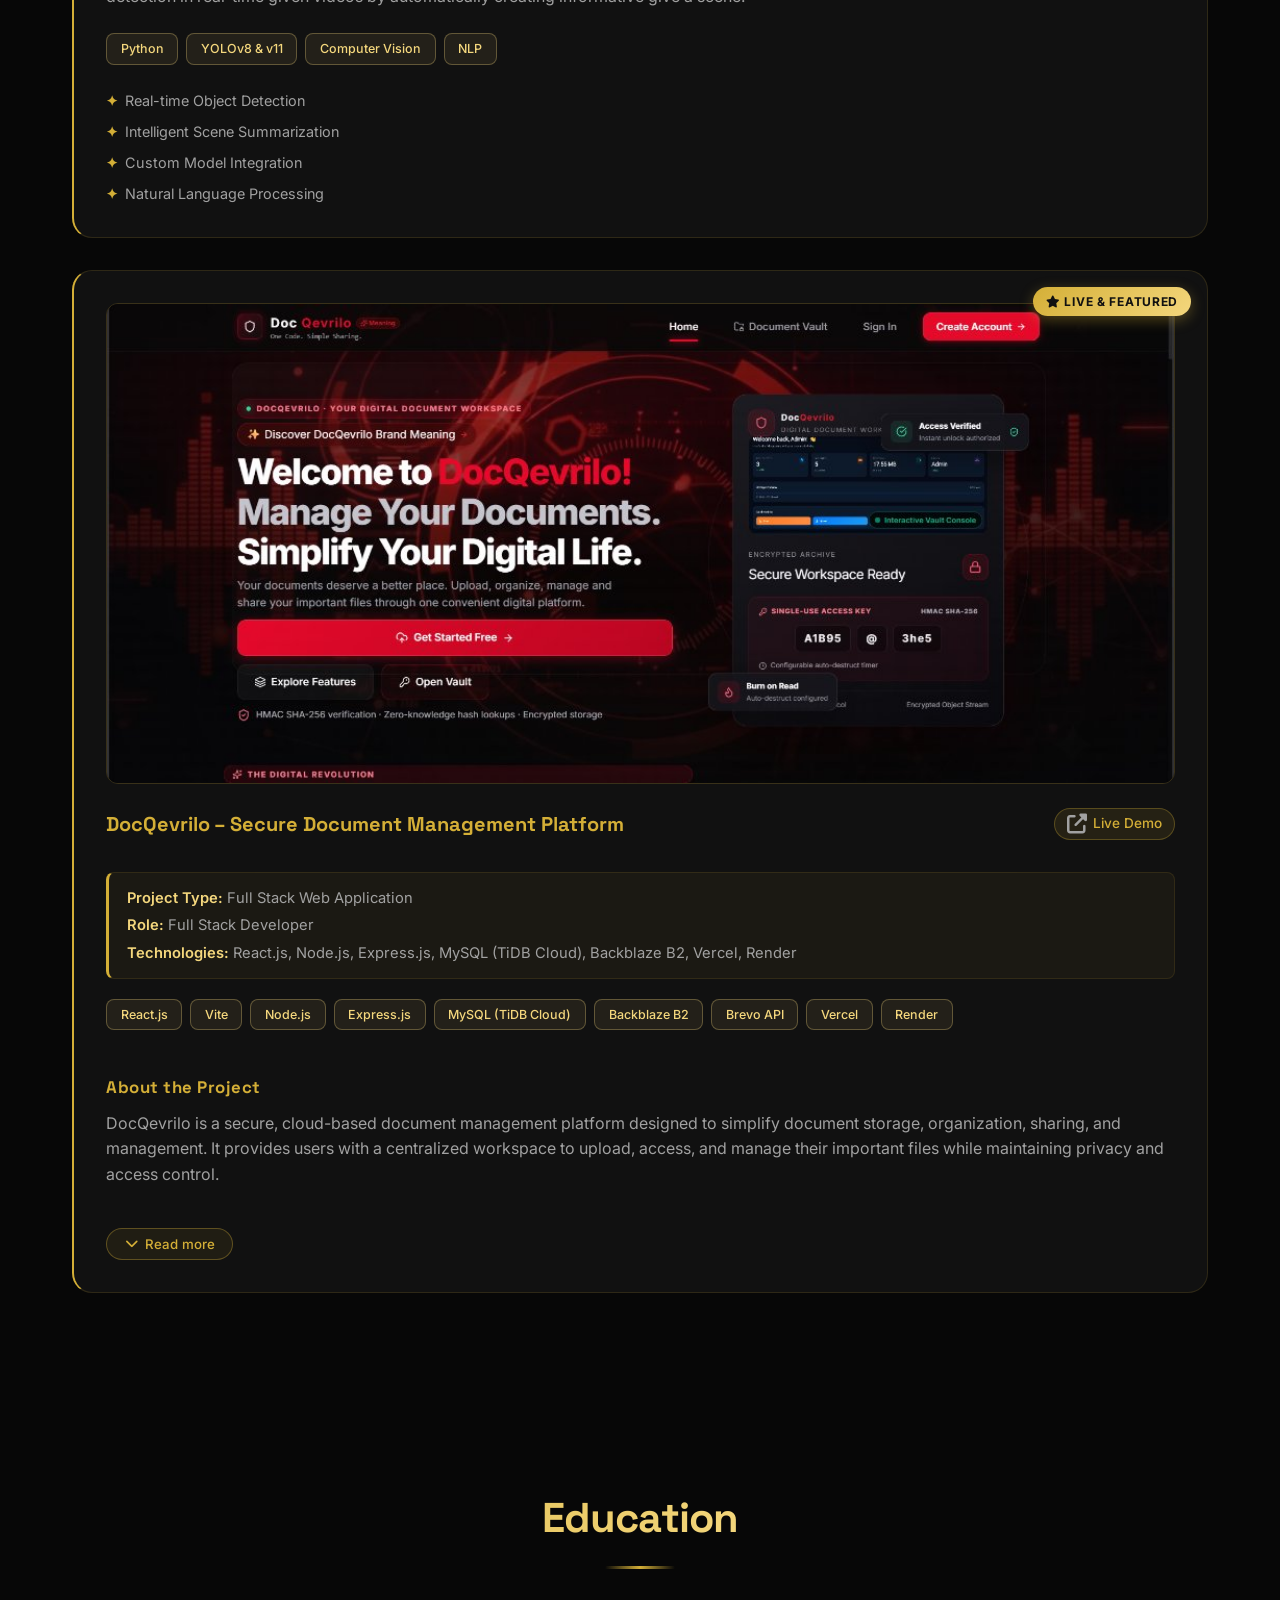
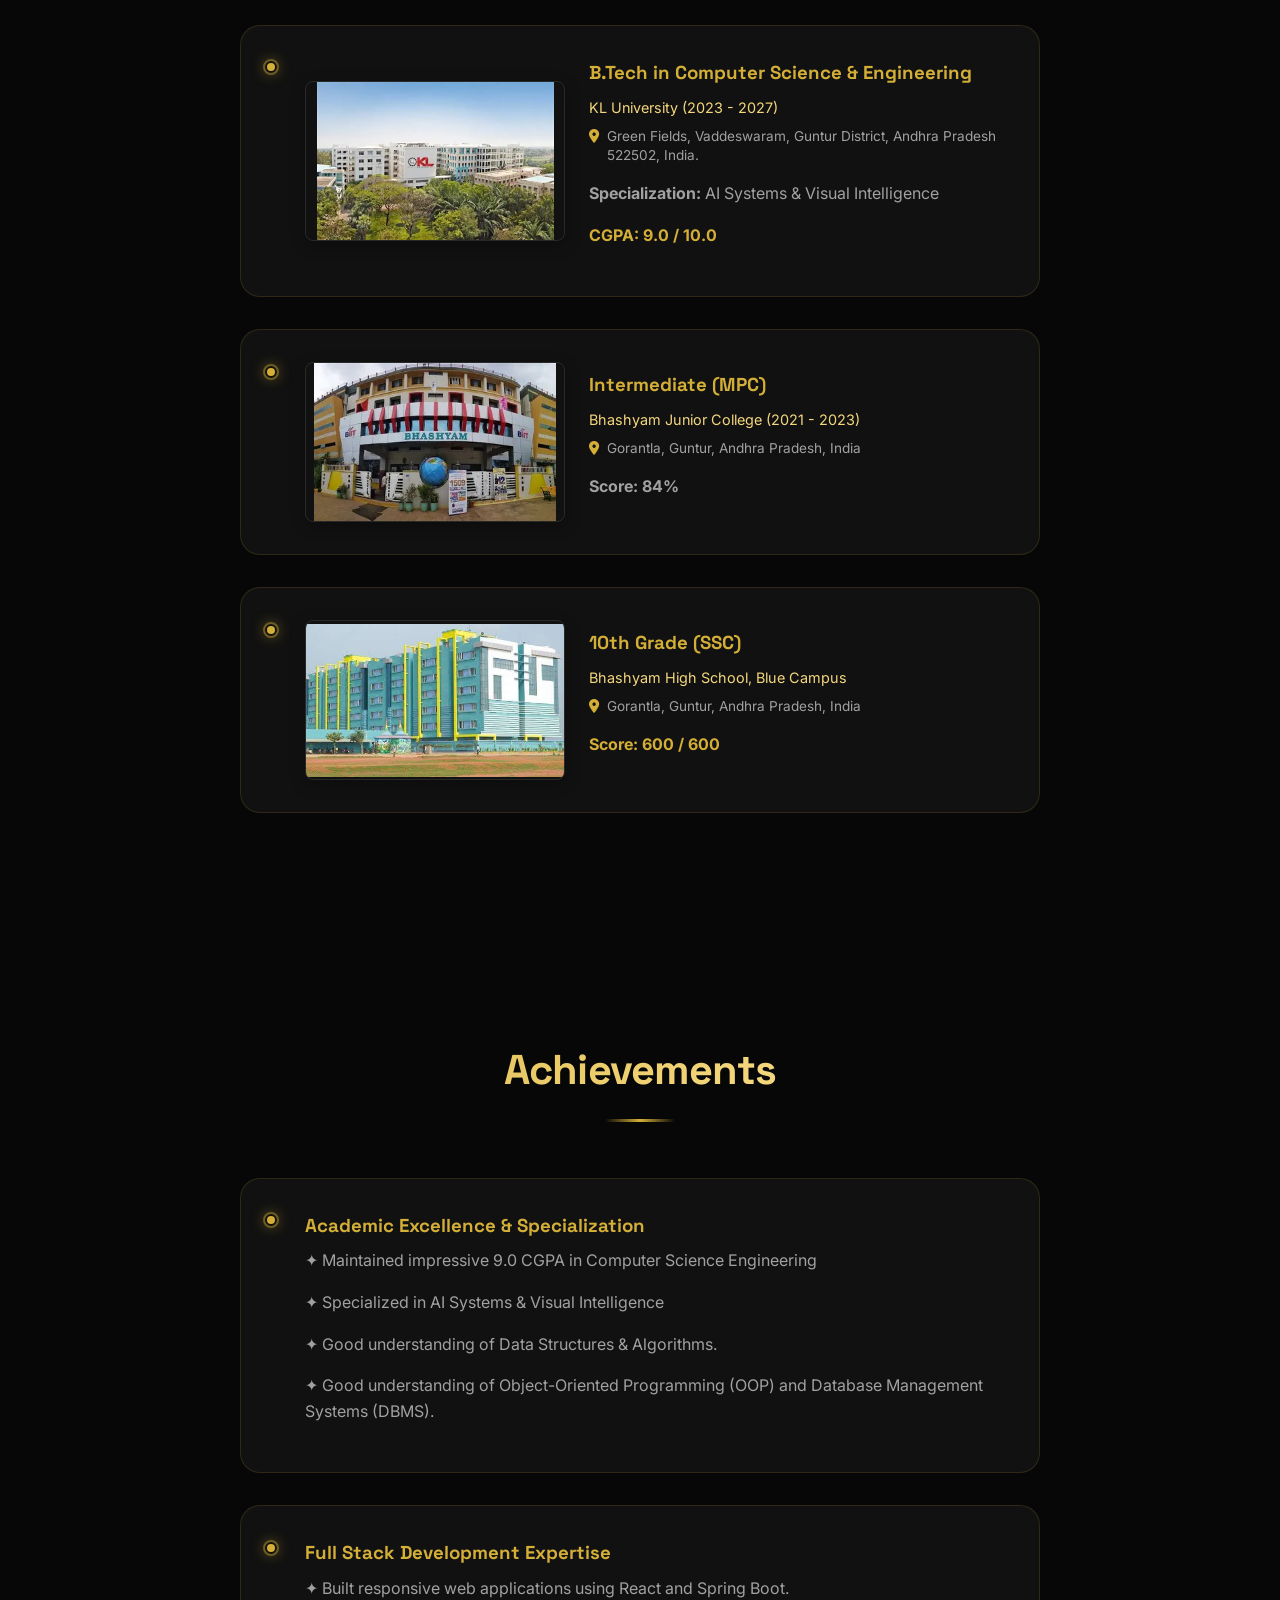
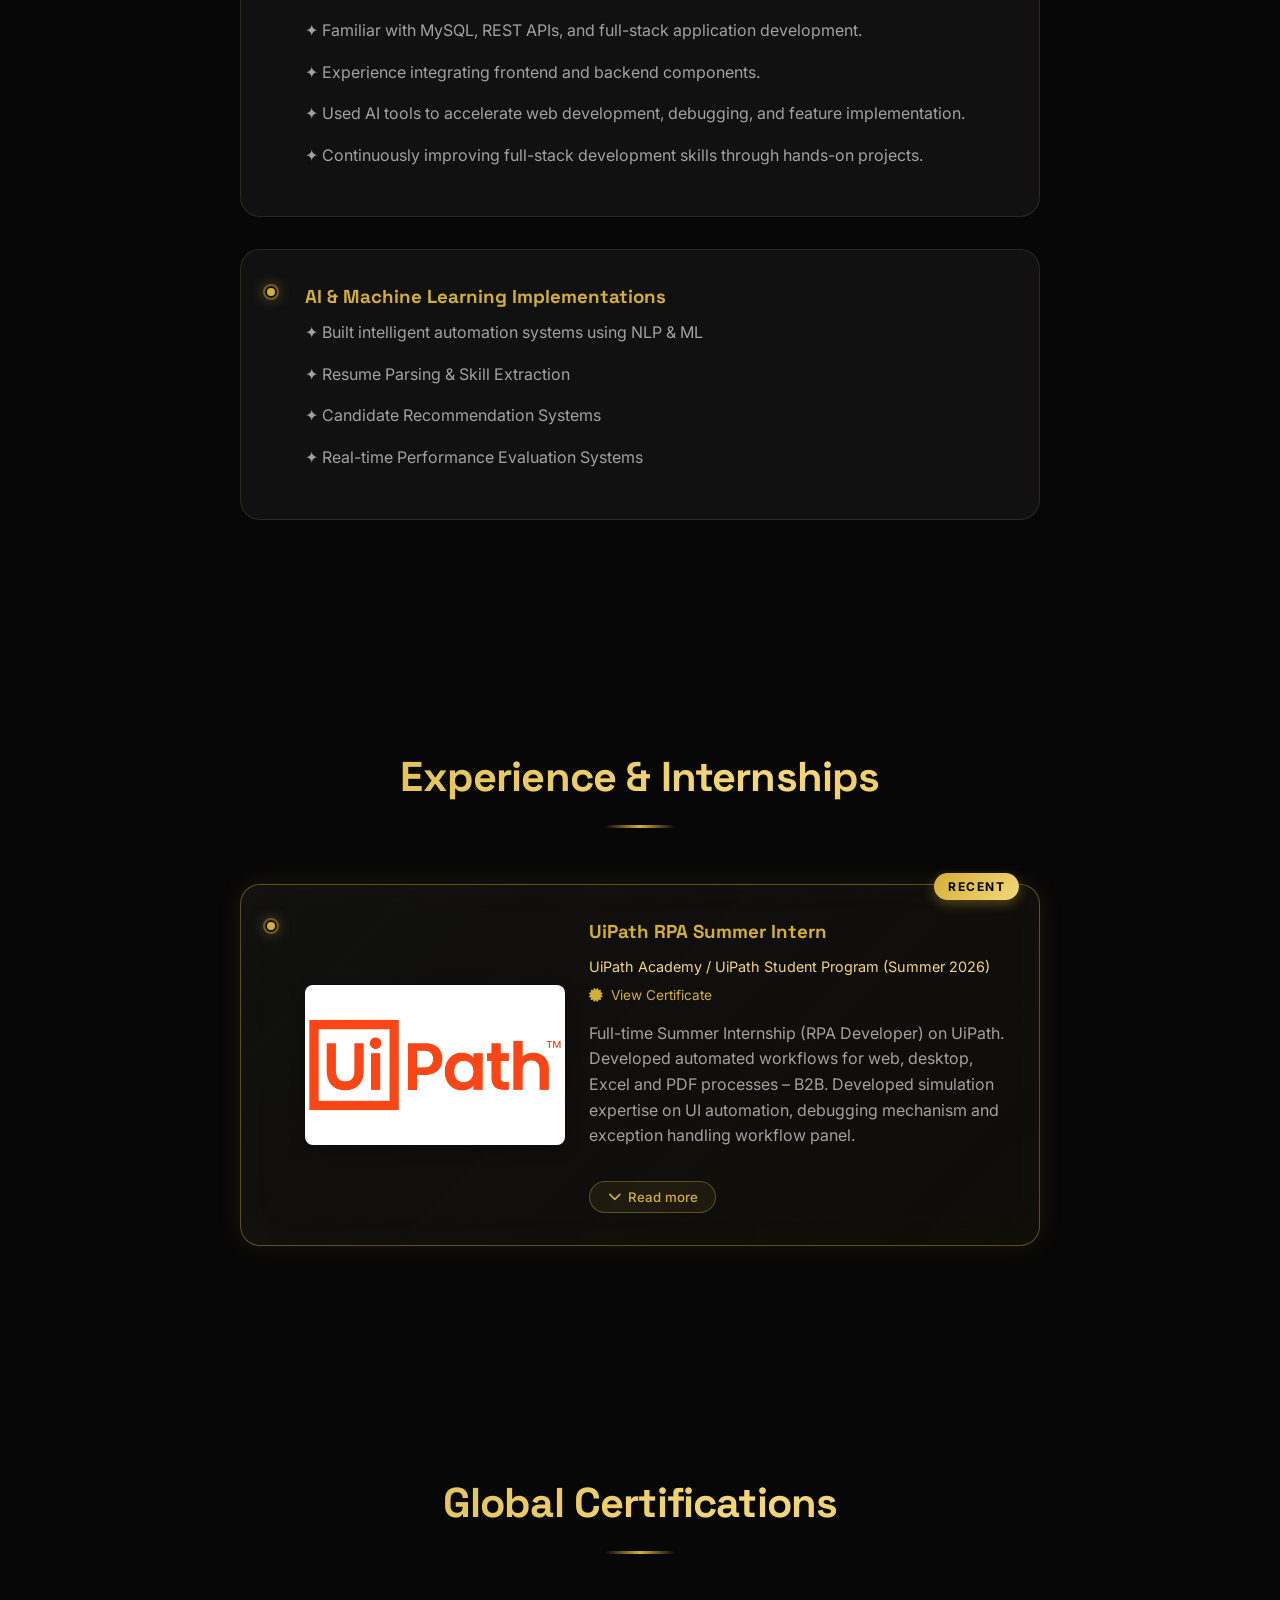
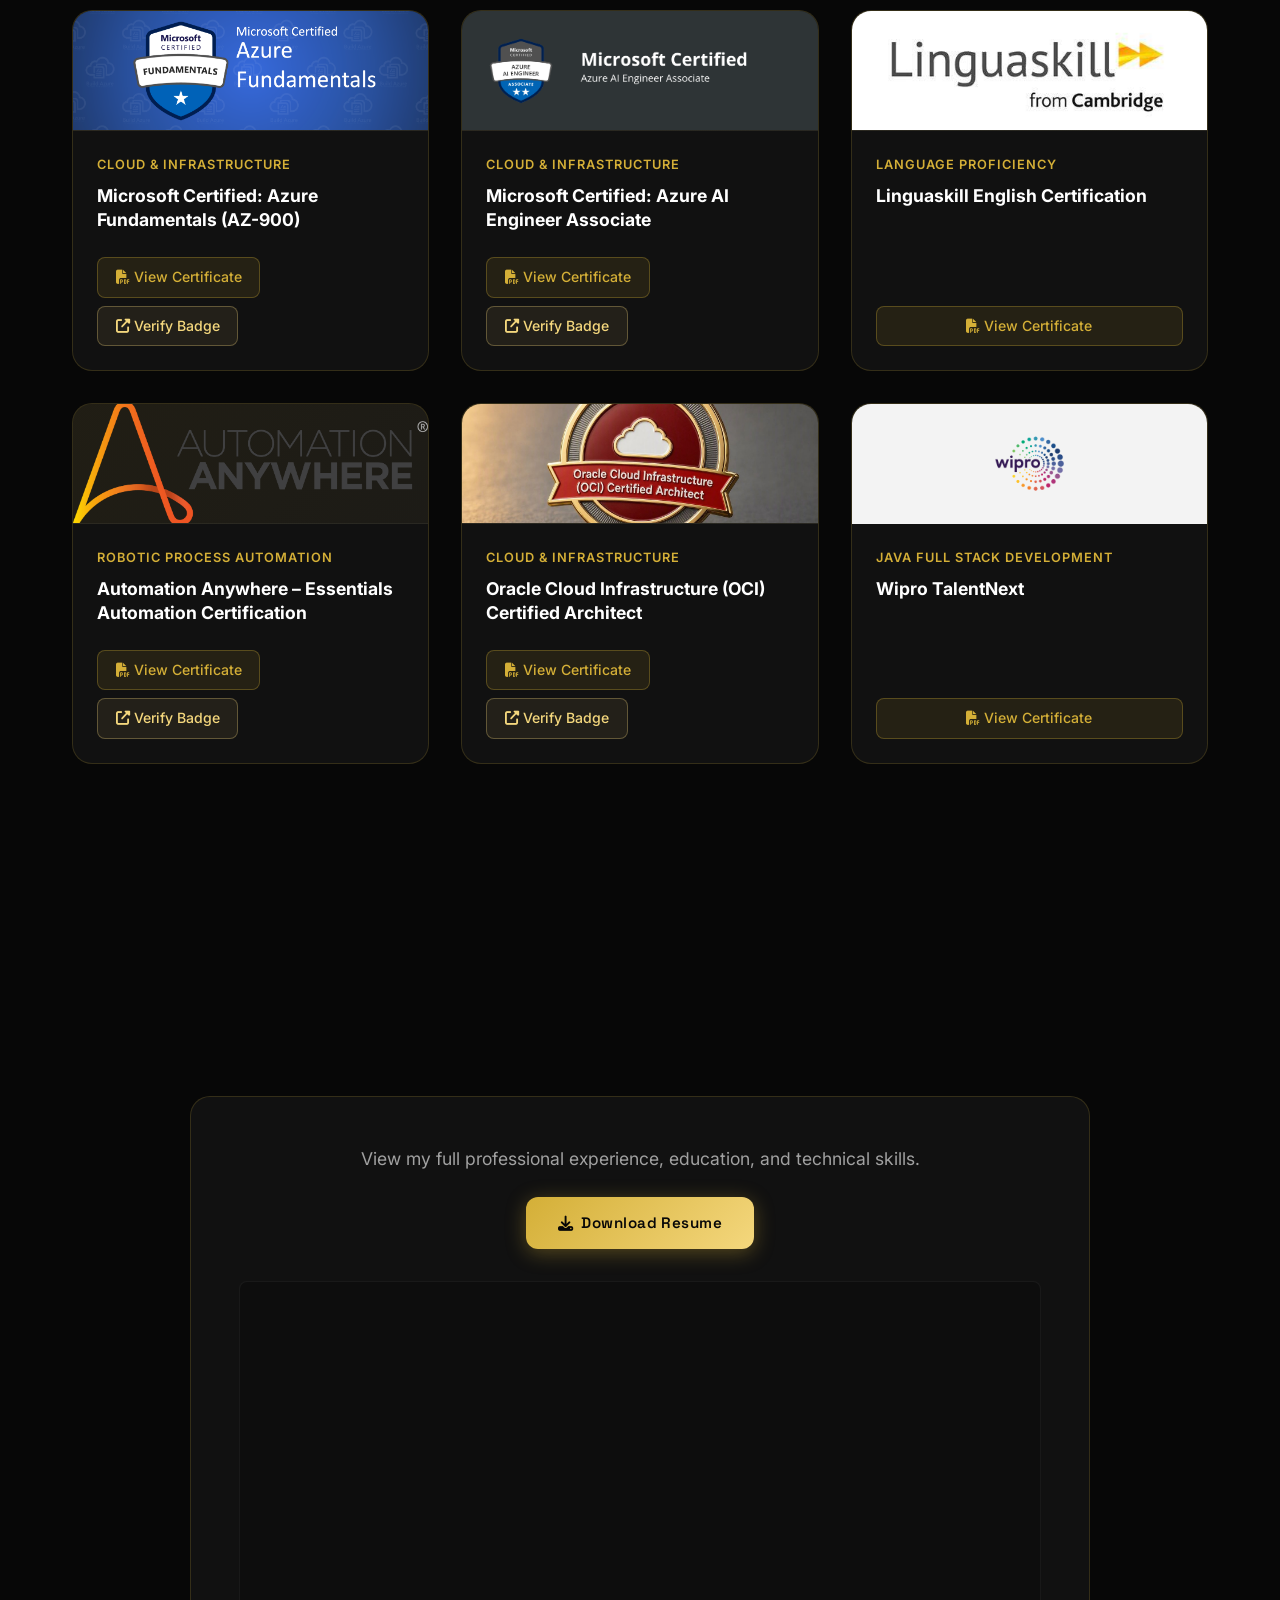
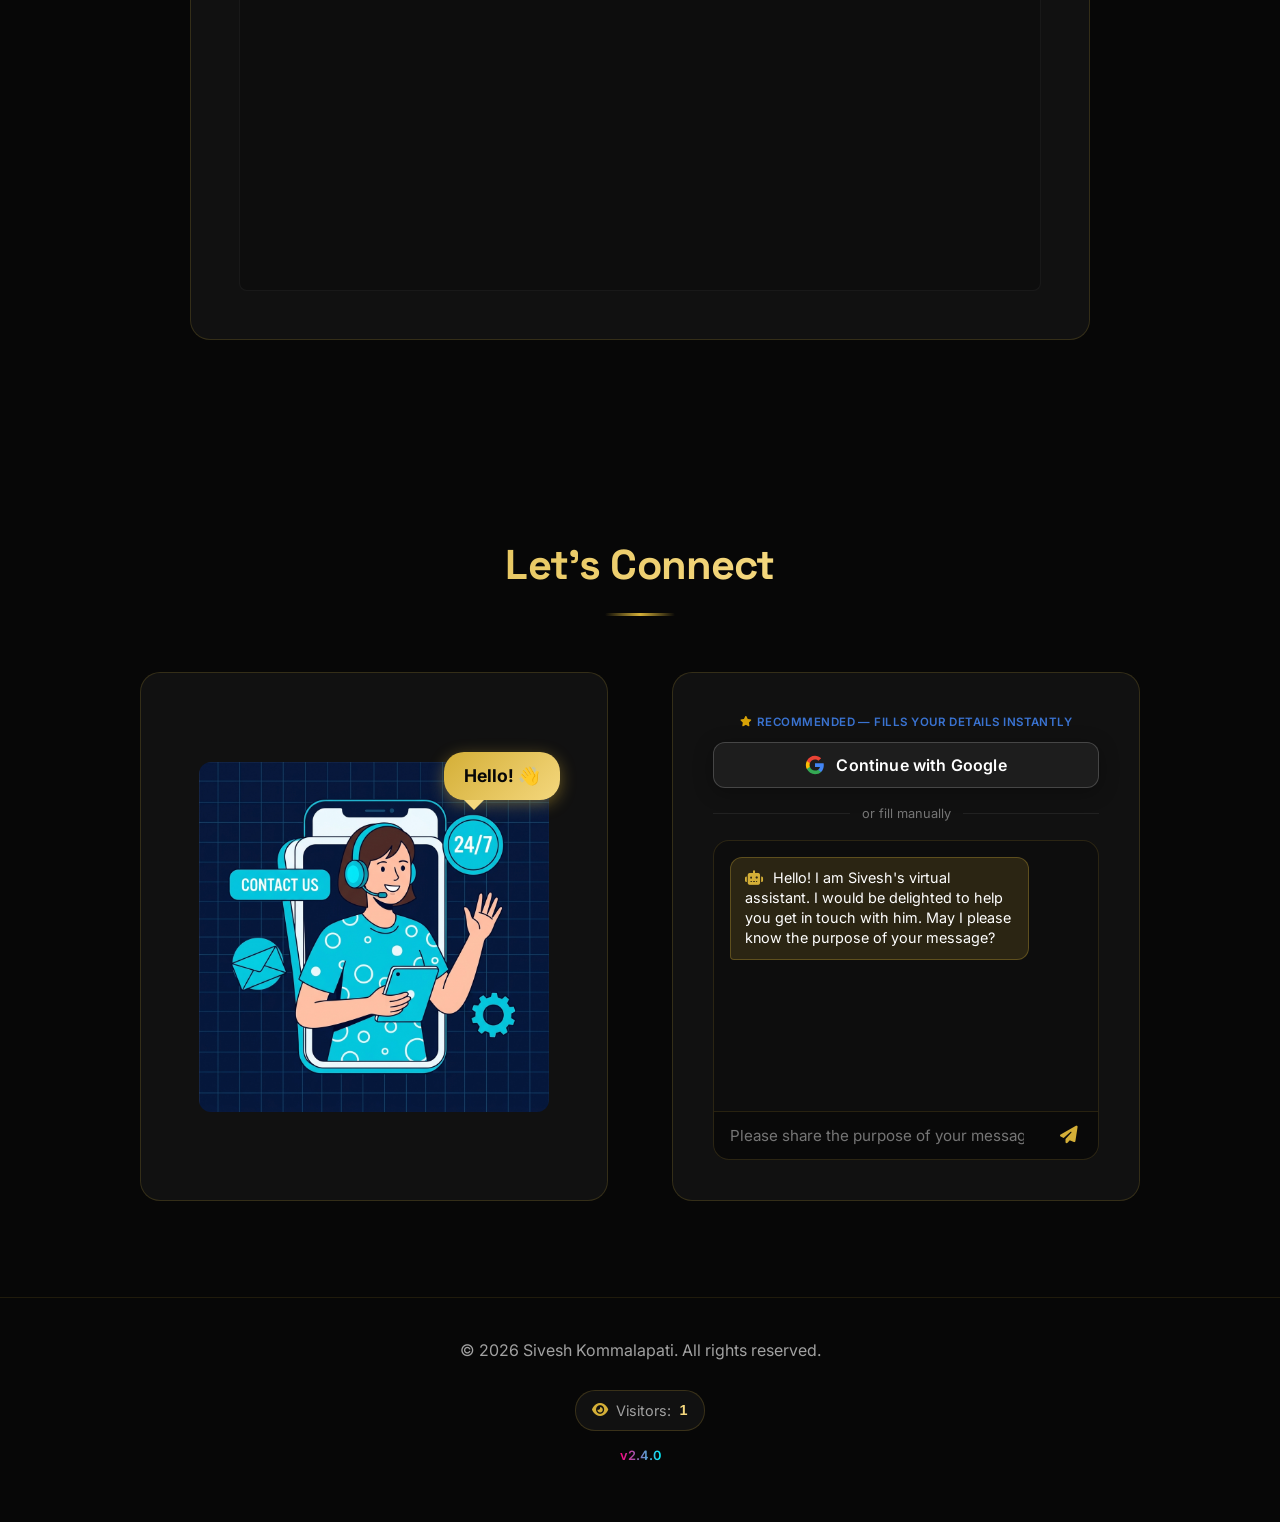
==== commit fe9ed0ab: "add project name" ====
--- a/index.html
+++ b/index.html
@@ -423,13 +423,16 @@
 
                 <!-- Project 2 -->
                 <div class="project-card glass-effect" data-category="fullstack">
-                    <img src="assets/images/expense-tracker.png" alt="Expense Tracker System" class="project-image">
+                    <img src="assets/images/expense-tracker.png?v=2" alt="Expense Tracker System"
+                        class="project-image clickable-preview" data-url="https://experiencetracker.vercel.app/"
+                        title="Double-click to open website"
+                        ondblclick="window.open('https://experiencetracker.vercel.app/', '_blank', 'noopener,noreferrer')">
                     <div class="project-header">
                         <h3>Expense Tracker System</h3>
                         <div class="project-icons">
-                            <a href="#" onclick="event.preventDefault(); alert('Live demo coming soon!');" role="button"
-                                class="project-demo-btn">
-                                <i class="fas fa-external-link-alt"></i> Coming Soon
+                            <a href="https://experiencetracker.vercel.app/" target="_blank"
+                                rel="noopener noreferrer" class="project-demo-btn">
+                                <i class="fas fa-external-link-alt"></i> Live Demo
                             </a>
                             <a href="https://github.com/2300030863/Expense-Tracker-Fullstack-Using-Spring-Boot.git"
                                 target="_blank" rel="noopener noreferrer" style="color: inherit; text-decoration: none;"
@@ -578,62 +581,73 @@
                             centralized workspace to upload, access, and manage their important files while maintaining
                             privacy and access control.
                         </p>
-                        <p class="project-description">
-                            The platform features separate Admin and User roles, secure authentication, OTP-based
-                            password recovery, and cloud-based document storage. Its architecture combines a responsive
-                            React frontend with a Node.js backend and a MySQL-compatible cloud database.
-                        </p>
-                    </div>
-
-                    <div class="project-section-block">
-                        <h4 class="project-block-title">Key Features</h4>
-                        <ul class="project-detail-list">
-                            <li><strong>Secure Authentication:</strong> User login, registration, and OTP-based password
-                                recovery.</li>
-                            <li><strong>Role-Based Access Control:</strong> Separate Admin and User access with
-                                backend-enforced permissions.</li>
-                            <li><strong>Document Management:</strong> Upload, organize, access, and manage documents.
-                            </li>
-                            <li><strong>Cloud Storage:</strong> Integrated Backblaze B2 for document storage.</li>
-                            <li><strong>Admin Dashboard:</strong> Centralized user and platform management.</li>
-                            <li><strong>Secure Sharing:</strong> Controlled document-sharing functionality.</li>
-                            <li><strong>Email Integration:</strong> Brevo transactional emails for OTP verification and
-                                account recovery.</li>
-                            <li><strong>Responsive UI:</strong> Modern, responsive interface with a red-and-black visual
-                                theme.</li>
-                        </ul>
-                    </div>
-
-                    <div class="project-section-block">
-                        <h4 class="project-block-title">Technology Stack</h4>
-                        <ul class="project-detail-list">
-                            <li><strong>Frontend:</strong> React.js, Vite</li>
-                            <li><strong>Backend:</strong> Node.js, Express.js</li>
-                            <li><strong>Database:</strong> MySQL – TiDB Cloud</li>
-                            <li><strong>Cloud Storage:</strong> Backblaze B2</li>
-                            <li><strong>Email Service:</strong> Brevo API</li>
-                            <li><strong>Frontend Deployment:</strong> Vercel</li>
-                            <li><strong>Backend Deployment:</strong> Render</li>
-                            <li><strong>Version Control:</strong> Git and GitHub</li>
-                        </ul>
-                    </div>
-
-                    <div class="project-section-block">
-                        <h4 class="project-block-title">My Contribution</h4>
-                        <p class="project-description">
-                            Designed and developed the full-stack application, implemented authentication and role-based
-                            authorization, integrated cloud document storage and email services, connected the frontend
-                            with backend APIs, and worked on application security and deployment.
-                        </p>
-                    </div>
-
-                    <div class="project-section-block">
-                        <h4 class="project-block-title">Project Objective</h4>
-                        <p class="project-description" style="margin-bottom: 0;">
-                            To build a reliable and user-friendly document management solution that makes digital file
-                            organization, access, and sharing easier while prioritizing security and privacy.
-                        </p>
-                    </div>
+                    </div>
+
+                    <!-- Expandable Project Details -->
+                    <div id="docqevrilo-expand" class="project-expand" style="display: none;">
+                        <div class="project-section-block" style="margin-top: 0.5rem;">
+                            <p class="project-description">
+                                The platform features separate Admin and User roles, secure authentication, OTP-based
+                                password recovery, and cloud-based document storage. Its architecture combines a responsive
+                                React frontend with a Node.js backend and a MySQL-compatible cloud database.
+                            </p>
+                        </div>
+
+                        <div class="project-section-block">
+                            <h4 class="project-block-title">Key Features</h4>
+                            <ul class="project-detail-list">
+                                <li><strong>Secure Authentication:</strong> User login, registration, and OTP-based password
+                                    recovery.</li>
+                                <li><strong>Role-Based Access Control:</strong> Separate Admin and User access with
+                                    backend-enforced permissions.</li>
+                                <li><strong>Document Management:</strong> Upload, organize, access, and manage documents.
+                                </li>
+                                <li><strong>Cloud Storage:</strong> Integrated Backblaze B2 for document storage.</li>
+                                <li><strong>Admin Dashboard:</strong> Centralized user and platform management.</li>
+                                <li><strong>Secure Sharing:</strong> Controlled document-sharing functionality.</li>
+                                <li><strong>Email Integration:</strong> Brevo transactional emails for OTP verification and
+                                    account recovery.</li>
+                                <li><strong>Responsive UI:</strong> Modern, responsive interface with a red-and-black visual
+                                    theme.</li>
+                            </ul>
+                        </div>
+
+                        <div class="project-section-block">
+                            <h4 class="project-block-title">Technology Stack</h4>
+                            <ul class="project-detail-list">
+                                <li><strong>Frontend:</strong> React.js, Vite</li>
+                                <li><strong>Backend:</strong> Node.js, Express.js</li>
+                                <li><strong>Database:</strong> MySQL – TiDB Cloud</li>
+                                <li><strong>Cloud Storage:</strong> Backblaze B2</li>
+                                <li><strong>Email Service:</strong> Brevo API</li>
+                                <li><strong>Frontend Deployment:</strong> Vercel</li>
+                                <li><strong>Backend Deployment:</strong> Render</li>
+                                <li><strong>Version Control:</strong> Git and GitHub</li>
+                            </ul>
+                        </div>
+
+                        <div class="project-section-block">
+                            <h4 class="project-block-title">My Contribution</h4>
+                            <p class="project-description">
+                                Designed and developed the full-stack application, implemented authentication and role-based
+                                authorization, integrated cloud document storage and email services, connected the frontend
+                                with backend APIs, and worked on application security and deployment.
+                            </p>
+                        </div>
+
+                        <div class="project-section-block">
+                            <h4 class="project-block-title">Project Objective</h4>
+                            <p class="project-description" style="margin-bottom: 0;">
+                                To build a reliable and user-friendly document management solution that makes digital file
+                                organization, access, and sharing easier while prioritizing security and privacy.
+                            </p>
+                        </div>
+                    </div>
+
+                    <button id="docqevrilo-read-more-btn" class="read-more-btn"
+                        onclick="toggleProjectExpand('docqevrilo-expand', 'docqevrilo-read-more-btn')">
+                        <i class="fas fa-chevron-down"></i> Read more
+                    </button>
                 </div>
             </div>
         </div>
--- a/style.css
+++ b/style.css
@@ -1947,6 +1947,7 @@
     cursor: pointer;
     transition: background 0.3s ease, transform 0.2s ease, box-shadow 0.3s ease;
     font-family: 'Inter', sans-serif;
+    align-self: flex-start;
 }
 
 .read-more-btn:hover {
@@ -1956,8 +1957,24 @@
     transform: translateY(-1px);
 }
 
-.internship-expand {
+.internship-expand,
+.project-expand {
     overflow: hidden;
+}
+
+.project-expand[style*="display: block"] {
+    animation: projectExpandIn 0.35s ease-out;
+}
+
+@keyframes projectExpandIn {
+    from {
+        opacity: 0;
+        transform: translateY(-8px);
+    }
+    to {
+        opacity: 1;
+        transform: translateY(0);
+    }
 }
 
 /* ==================== CONTACT FORM / AI CHAT TERMINAL ==================== */
